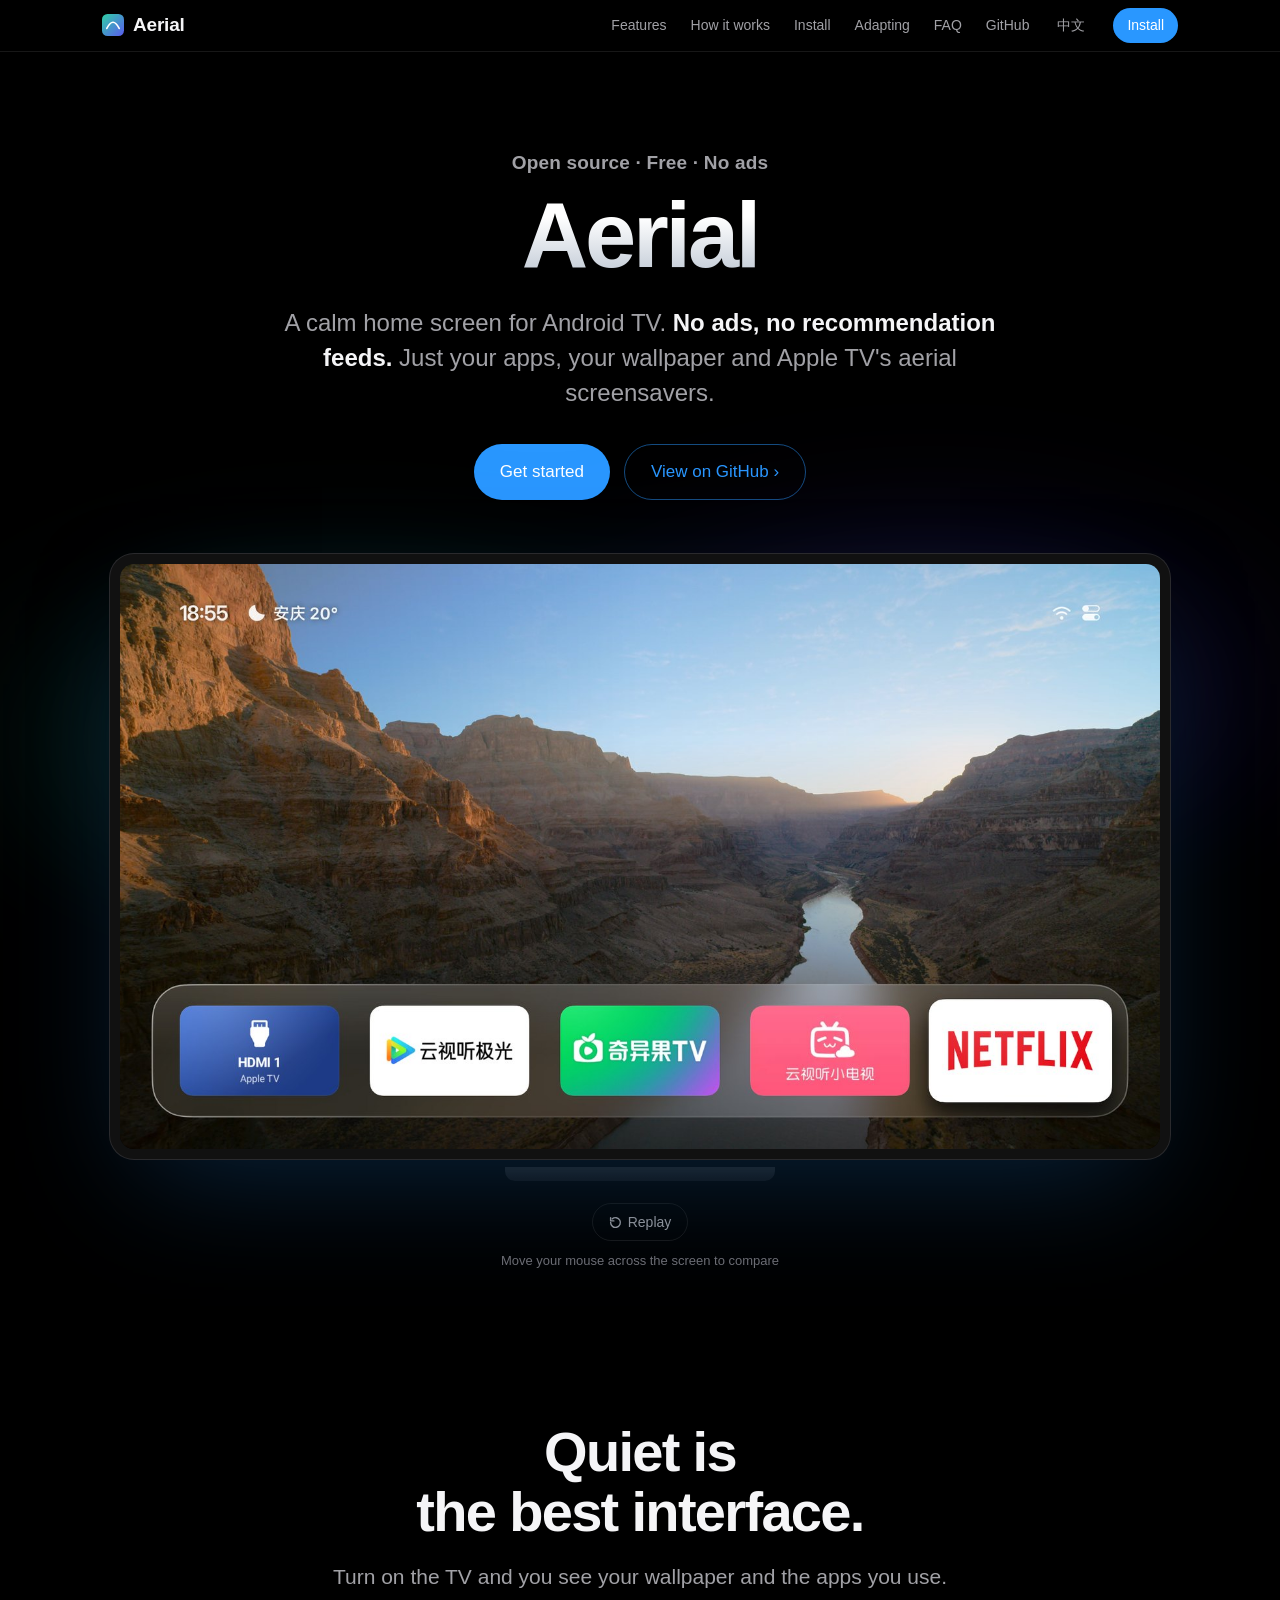
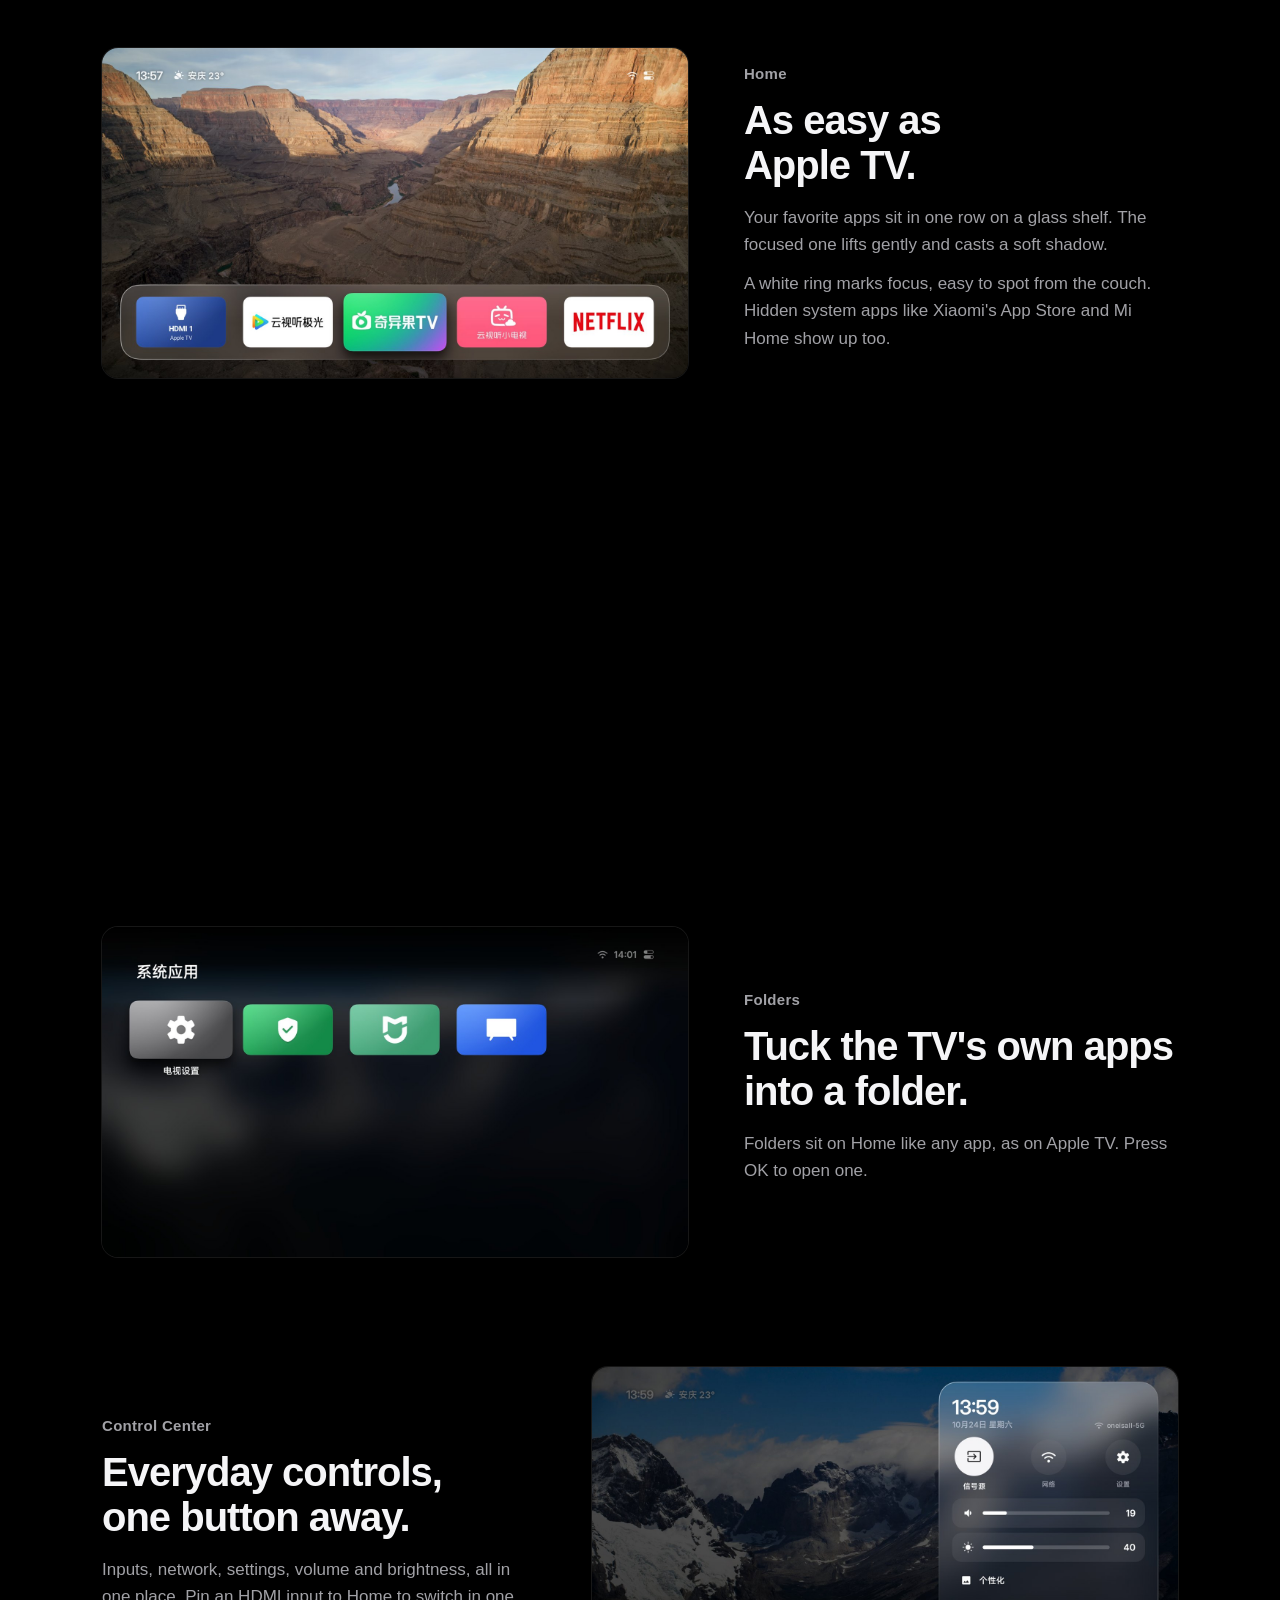
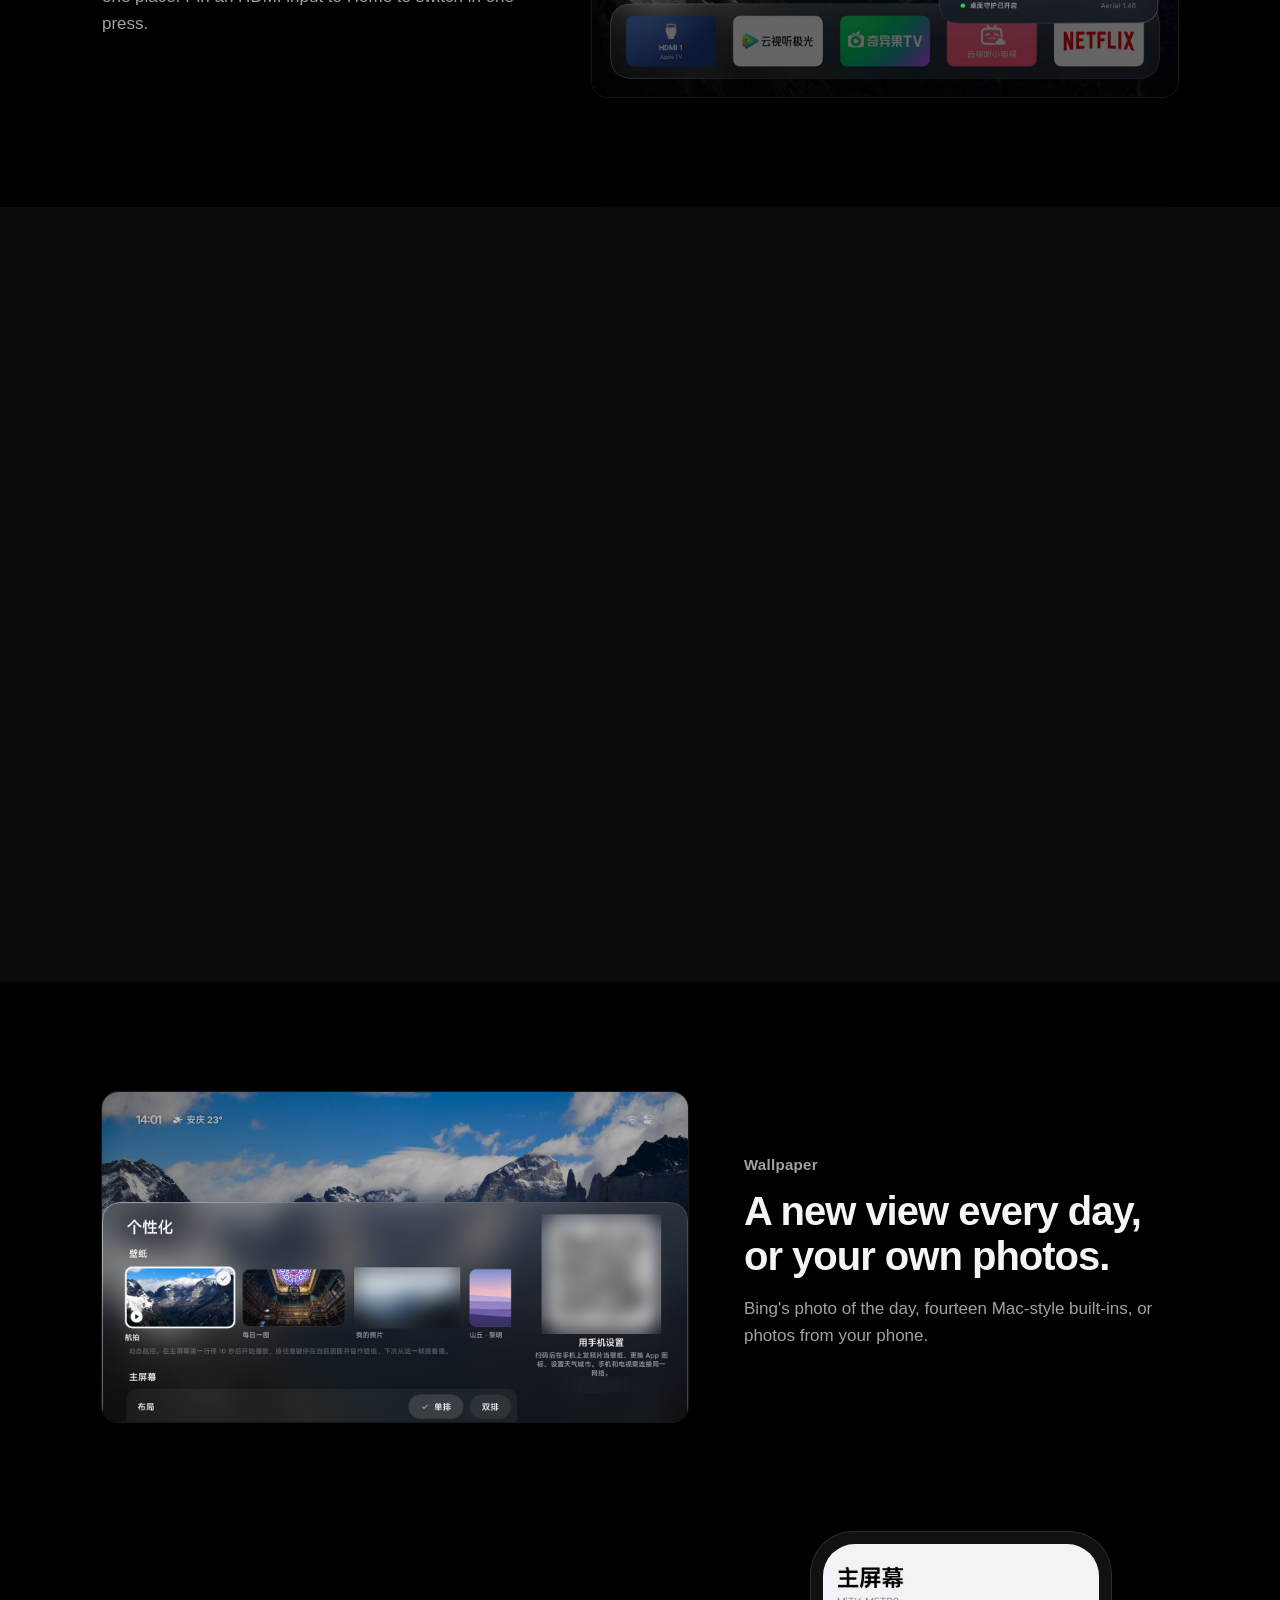
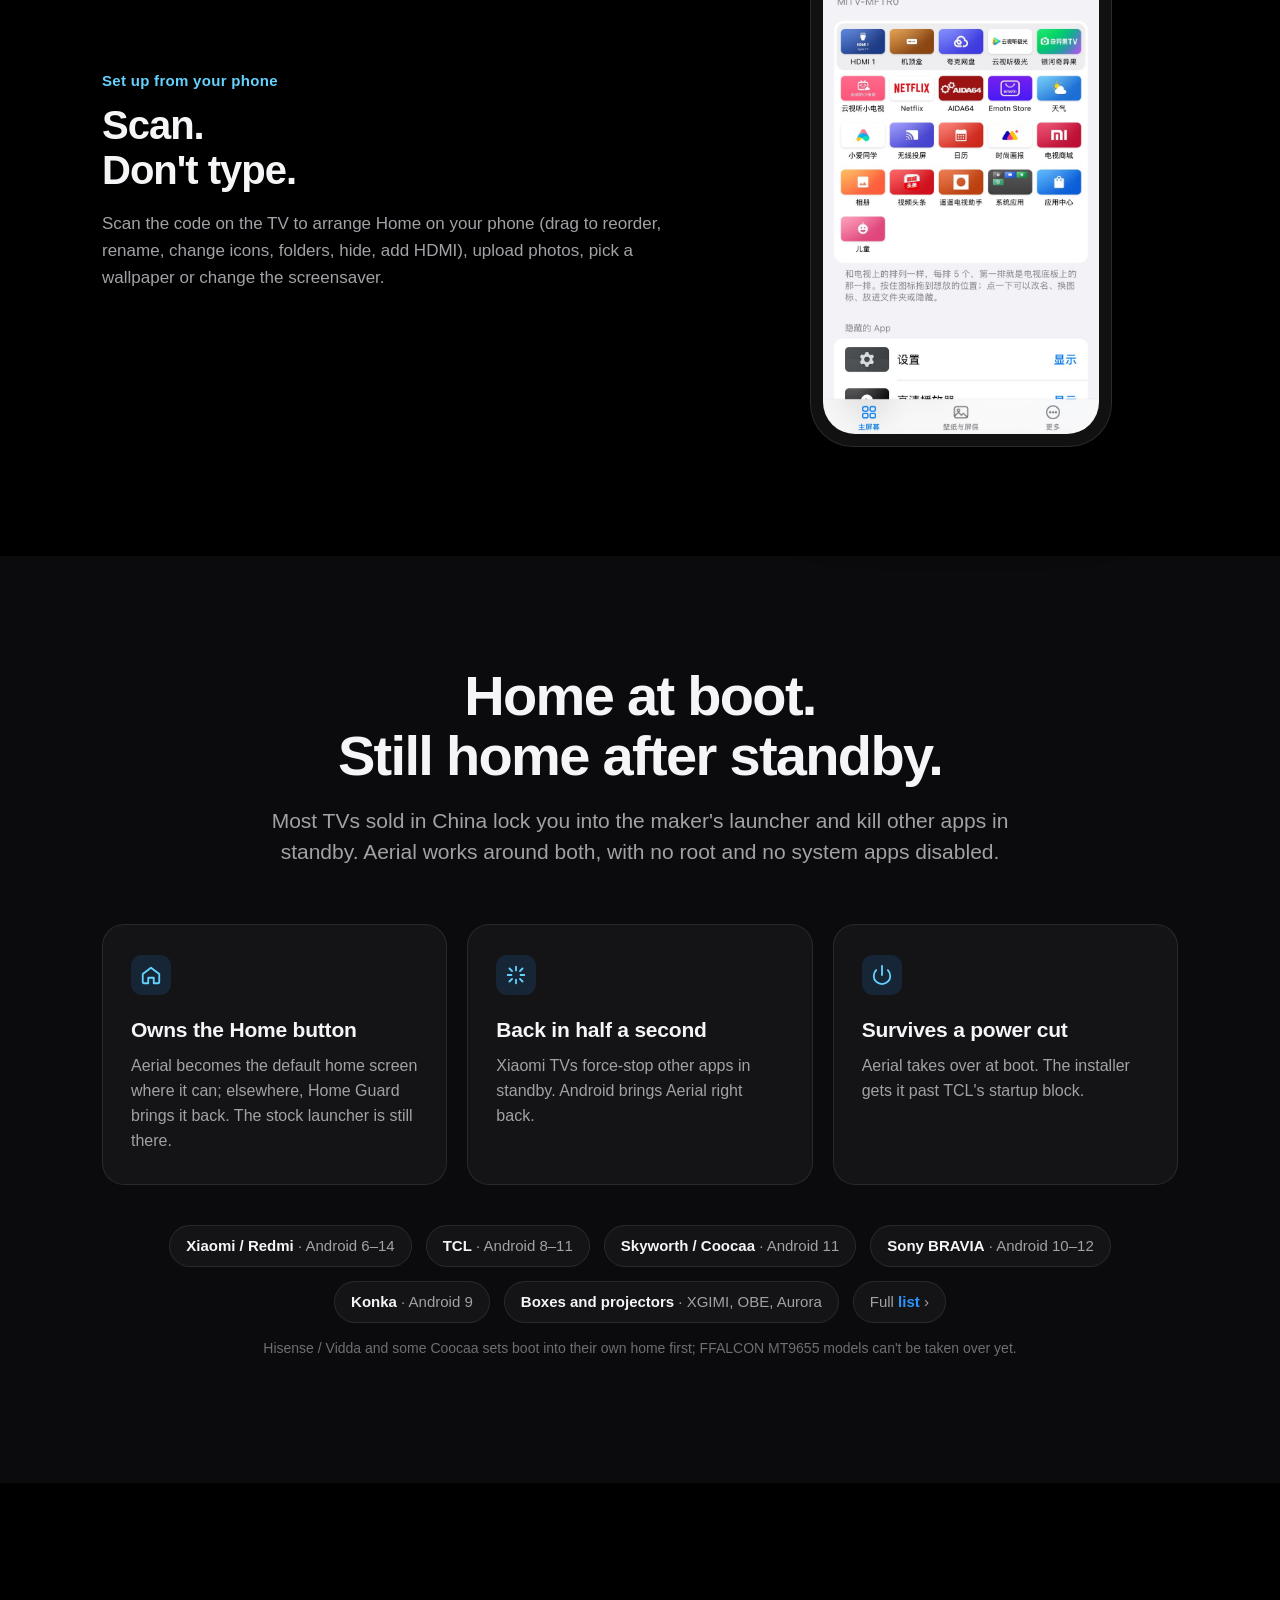
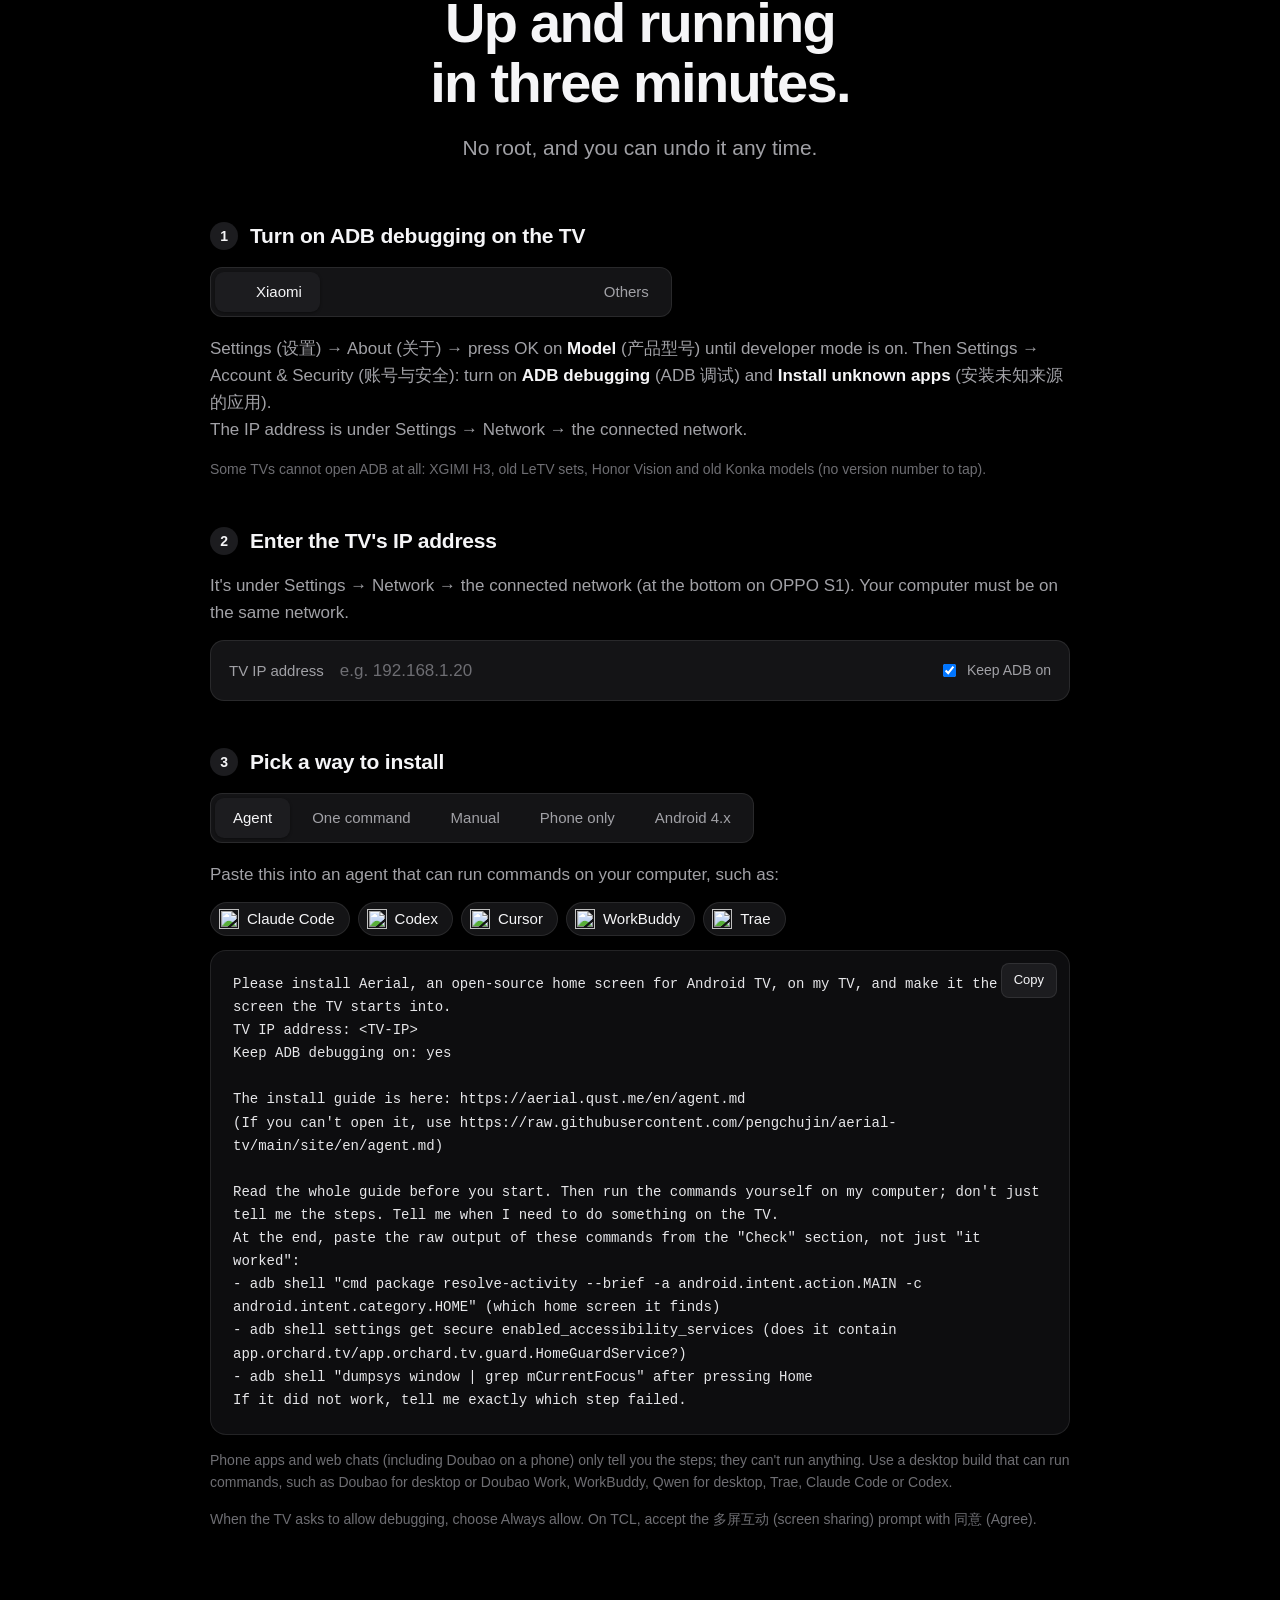
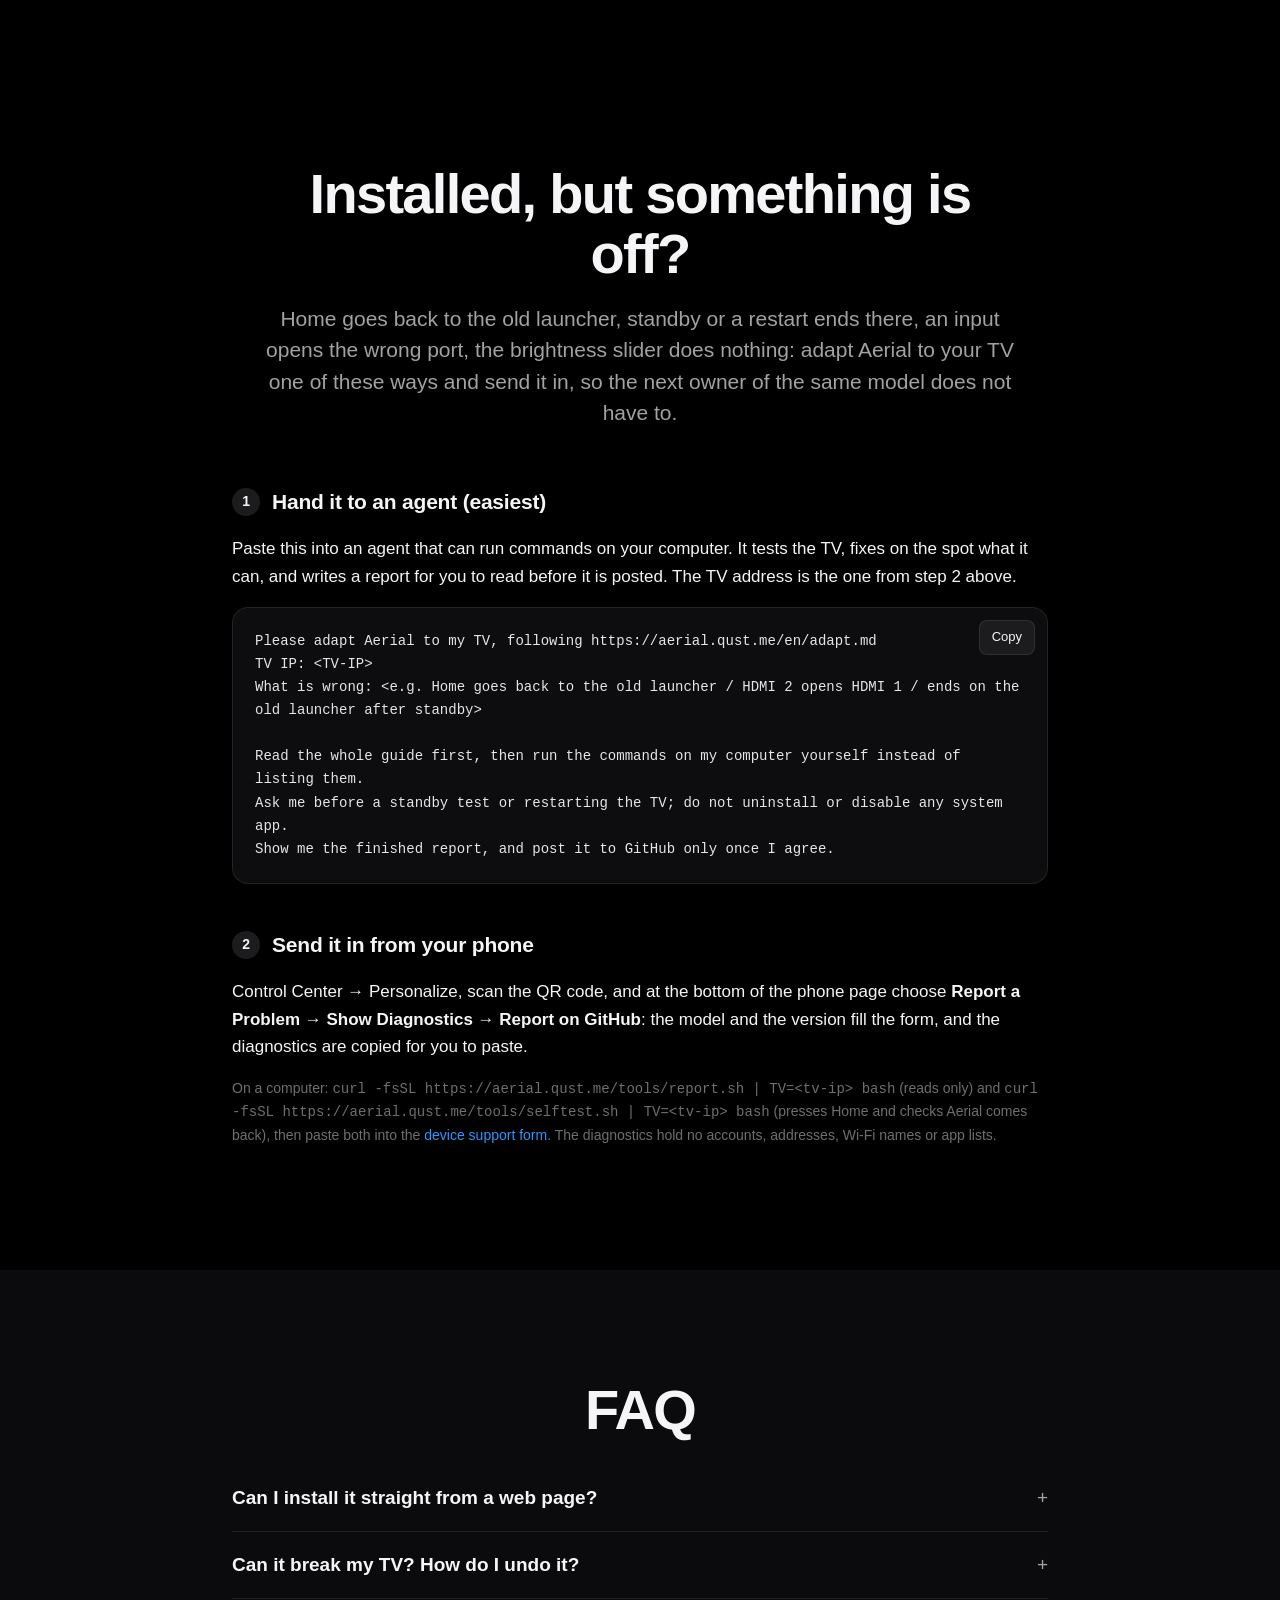
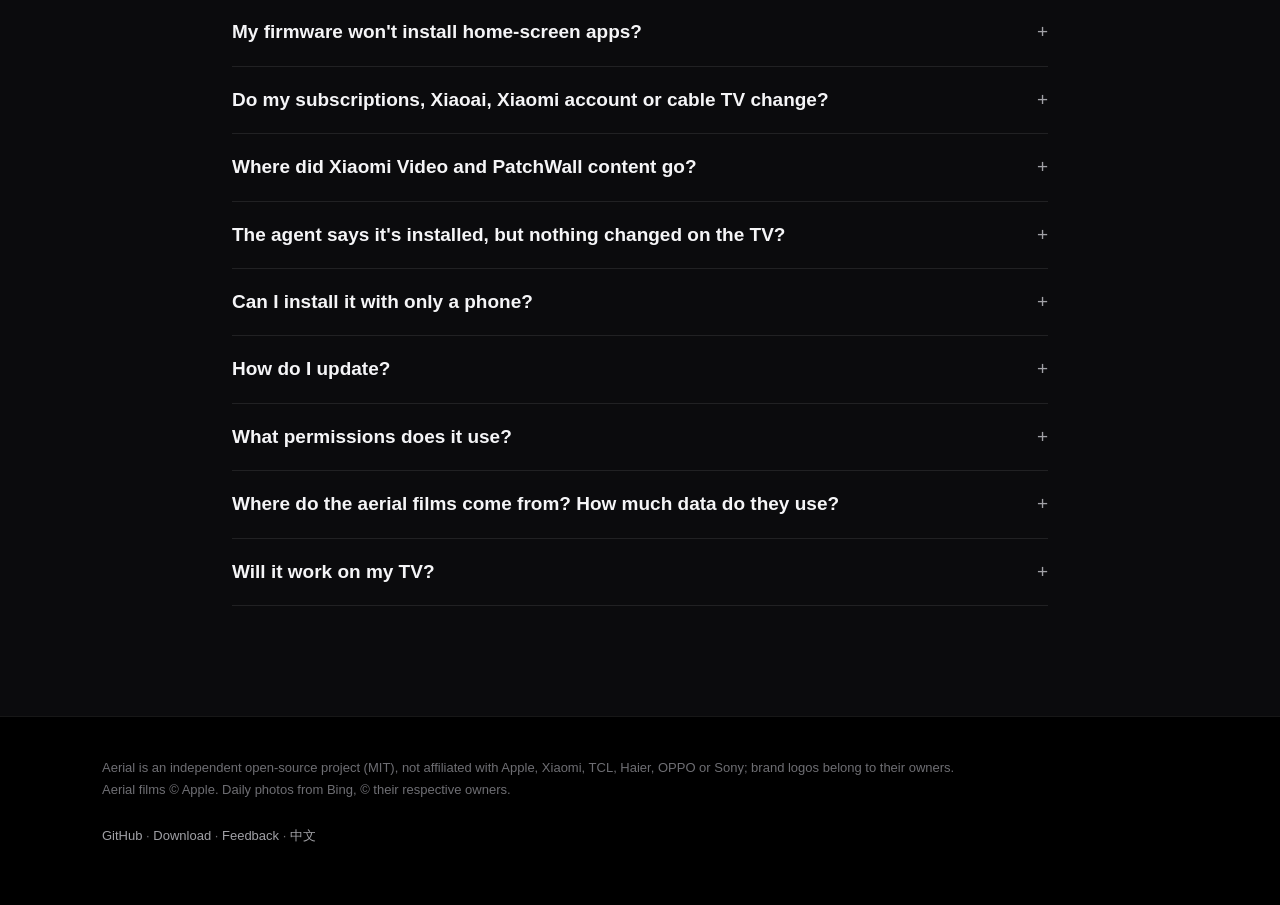
==== site/index.html @ 7288b221 "Lite in the agent guide: pick the build by Android version, refuse the wrong one agent.md (zh/en) ch" ====
<!doctype html>
<html lang="zh-CN">
<head>
<meta charset="utf-8">
<meta name="viewport" content="width=device-width, initial-scale=1, viewport-fit=cover">
<script>
  // Open the page in the browser's language, unless the visitor picked one with the switcher.
  (function () {
    if (/bot|crawl|spider|slurp/i.test(navigator.userAgent)) return;
    var saved; try { saved = localStorage.getItem('aerial-lang'); } catch (e) {}
    var lang = (navigator.languages && navigator.languages[0]) || navigator.language || '';
    if (saved ? saved === 'en' : !/^zh/i.test(lang)) location.replace('en/' + location.hash);
  })();
</script>
<title>Aerial · 给国产电视的一块干净桌面</title>
<meta name="description" content="参照 tvOS 设计的开源 Android TV 桌面。没有广告，没有推荐流，只有你的 App、你的壁纸和航拍屏保。支持小米、TCL、创维、索尼等国产电视和盒子，开机自动接管。">
<meta property="og:title" content="Aerial · 给国产电视的一块干净桌面">
<meta property="og:description" content="参照 tvOS 设计的开源电视桌面，没有广告，开机自动接管。">
<meta property="og:image" content="img/home.jpg?v=147">
<meta name="theme-color" content="#000000">
<link rel="alternate" hreflang="zh" href="https://aerial.qust.me/">
<link rel="alternate" hreflang="en" href="https://aerial.qust.me/en/">
<link rel="alternate" hreflang="x-default" href="https://aerial.qust.me/en/">
<link rel="icon" href="favicon.svg" type="image/svg+xml">
<link rel="stylesheet" href="style.css?v=12">
</head>
<body>

<nav>
  <div class="wrap">
    <a class="brand" href="#top" aria-label="Aerial"><svg width="22" height="22" viewBox="0 0 32 32" aria-hidden="true"><defs><linearGradient id="g" x1="0" y1="0" x2="1" y2="1"><stop offset="0" stop-color="#2fd0a5"/><stop offset="1" stop-color="#5b5bf0"/></linearGradient></defs><rect width="32" height="32" rx="8" fill="url(#g)"/><path d="M7 21c3-6 6-9 9-9s6 3 9 9" fill="none" stroke="#fff" stroke-width="2.4" stroke-linecap="round"/></svg> Aerial</a>
    <div class="links">
      <a href="#features">功能</a>
      <a href="#how">接管原理</a>
      <a href="#install">安装</a>
      <a href="#adapt">适配</a>
      <a href="#faq">常见问题</a>
      <a href="voices/">用户评价</a>
      <a href="https://github.com/pengchujin/aerial-tv">GitHub</a>
    </div>
    <a class="lang" href="en/" data-lang="en" hreflang="en" lang="en">English</a>
    <a class="cta" href="#install">安装</a>
  </div>
</nav>

<header class="hero" id="top">
  <div class="wrap">
    <p class="eyebrow">开源 · 免费 · 无广告</p>
    <h1>Aerial</h1>
    <p class="lede">给国产电视的一块干净桌面。<strong>没有广告，没有推荐流</strong>，只有你的 App、壁纸和 Apple TV 航拍屏保。</p>
    <div class="actions">
      <a class="btn primary" href="#install">开始安装</a>
      <a class="btn ghost" href="https://github.com/pengchujin/aerial-tv">在 GitHub 查看 ›</a>
    </div>
    <div class="tv reveal">
      <div class="glow"></div>
      <div class="screen compare" id="compare" role="slider" tabindex="0" aria-label="电视自带的桌面和 Aerial 的对比，左右移动查看" aria-valuemin="0" aria-valuemax="100" aria-valuenow="0">
        <img class="before" src="img/stock-xiaomi.jpg?v=3" alt="电视自带的桌面：满屏剧集推荐、会员和限免角标" width="1600" height="900">
        <div class="after"><img src="img/home.jpg?v=147" alt="Aerial 首页：风景壁纸和玻璃底板上的一排 App" width="1600" height="900"></div>
        <div class="divider" aria-hidden="true"><span class="knob"><svg width="20" height="20" viewBox="0 0 24 24" fill="none" stroke="currentColor" stroke-width="2.4" stroke-linecap="round" stroke-linejoin="round"><path d="M9 6l-6 6 6 6M15 6l6 6-6 6"/></svg></span></div>
      </div>
      <div class="stand"></div>
      <div class="compare-legend">
        <button type="button" class="replay"><svg width="13" height="13" viewBox="0 0 24 24" fill="none" stroke="currentColor" stroke-width="2.6" stroke-linecap="round" stroke-linejoin="round" aria-hidden="true"><path d="M3 12a9 9 0 1 0 3-6.7"/><path d="M3 3v6h6"/></svg>再看一遍</button>
        <span class="compare-hint">在画面上左右移动鼠标对比</span>
      </div>
    </div>
  </div>
</header>

<section id="features">
  <div class="wrap">
    <div class="head reveal">
      <h2>安静，<br>是最好的界面。</h2>
      <p>打开电视，只有壁纸和你常用的 App。</p>
    </div>

    <div class="feature reveal">
      <div class="shot"><img src="img/focus.jpg?v=146" alt="第一排的玻璃底板，选中了一个 App" loading="lazy" width="1600" height="900"></div>
      <div>
        <p class="kicker">首页</p>
        <h3>像 Apple TV<br>一样顺手。</h3>
        <p>常用的 App 排成一排，放在玻璃底板上。选中时轻轻浮起，下面有一层阴影。</p>
        <p>选中的 App 有一圈白边，坐在沙发上也看得清。「应用中心」「米家」这类藏起来的系统 App 也都在。</p>
      </div>
    </div>

    <div class="feature flip reveal">
      <div class="shot"><img src="img/menu.jpg?v=146" alt="长按菜单：移动、移到文件夹、隐藏、应用信息、卸载" loading="lazy" width="1600" height="900"></div>
      <div>
        <p class="kicker">整理</p>
        <h3>长按一下，<br>想怎么排就怎么排。</h3>
        <p>长按 OK 键：<strong>移动</strong>、<strong>移到文件夹</strong>、<strong>隐藏</strong>、查看信息、卸载。隐藏的 App 可以在「个性化」里找回。</p>
      </div>
    </div>

    <div class="feature reveal">
      <div class="shot"><img src="img/folder.jpg?v=146" alt="打开的文件夹：系统应用" loading="lazy" width="1600" height="900"></div>
      <div>
        <p class="kicker">文件夹</p>
        <h3>系统自带的 App，<br>收进一个文件夹。</h3>
        <p>和 Apple TV 一样，文件夹放在首页里，按一下打开。</p>
      </div>
    </div>

    <div class="feature flip reveal">
      <div class="shot"><img src="img/control-center.jpg?v=146" alt="控制中心：信号源、网络、设置、音量和亮度" loading="lazy" width="1600" height="900"></div>
      <div>
        <p class="kicker">控制中心</p>
        <h3>常用开关，<br>一键就到。</h3>
        <p>信号源、网络、设置、音量、亮度都在这里。HDMI 还能固定到首页，一键切换。</p>
      </div>
    </div>
  </div>
</section>

<section class="alt">
  <div class="wrap">
    <div class="head reveal">
      <h2>空闲的时候，<br>把客厅交给风景。</h2>
      <p>114 段 Apple TV 航拍影片，从太空到海底，还会标出地名。</p>
    </div>
    <div class="gallery reveal">
      <figure>
        <div class="shot"><img src="img/screensaver-aerial.jpg?v=146" alt="航拍屏保：俯瞰夏威夷岛 Pu‘u O ‘Umi 自然保护区" loading="lazy" width="1600" height="900"></div>
        <figcaption>夏威夷岛 Pu‘u O ‘Umi 自然保护区</figcaption>
      </figure>
      <figure>
        <div class="shot"><img src="img/screensaver-aerial-2.jpg?v=146" alt="航拍屏保：俯瞰冰岛高地通纳河" loading="lazy" width="1600" height="900"></div>
        <figcaption>冰岛高地通纳河</figcaption>
      </figure>
    </div>
  </div>
</section>

<section>
  <div class="wrap">
    <div class="feature reveal">
      <div class="shot"><img src="img/wallpaper.jpg?v=146" alt="个性化面板" loading="lazy" width="1600" height="900"></div>
      <div>
        <p class="kicker">壁纸</p>
        <h3>每天一张新风景，<br>或者你的照片。</h3>
        <p>必应每日精选、14 张 Mac 风格的内置壁纸，或者从手机传的照片。</p>
      </div>
    </div>
    <div class="phone-row reveal" style="margin-top:110px">
      <div>
        <p class="kicker">用手机设置</p>
        <h3 class="sub">扫一下，<br>不用遥控器打字。</h3>
        <p class="muted">扫电视上的二维码，在手机上整理主屏幕（拖动排序、改名、换图标、文件夹、隐藏、加 HDMI），还能传照片、选壁纸、换屏保。</p>
      </div>
      <div class="phone"><img src="img/phone.jpg?v=147" alt="手机设置页的主屏幕标签：和电视一样的图标网格" loading="lazy" width="780" height="1384"></div>
    </div>
  </div>
</section>

<section class="alt" id="how">
  <div class="wrap">
    <div class="head reveal">
      <h2>开机就是它。<br>待机也赶不走。</h2>
      <p>国产电视只认自家桌面，待机还会清理第三方 App。Aerial 不用 root，也不停用系统应用。</p>
    </div>
    <div class="grid3 reveal">
      <div class="tile">
        <div class="ic"><svg width="22" height="22" viewBox="0 0 24 24" fill="none" stroke="currentColor" stroke-width="2" stroke-linecap="round" stroke-linejoin="round"><path d="M3 11l9-7 9 7v9a1 1 0 0 1-1 1h-5v-6h-6v6H4a1 1 0 0 1-1-1z"/></svg></div>
        <h4>接管 HOME 键</h4>
        <p>能设成默认桌面就设；不行就由桌面守护把它拉回来。原来的桌面也还在。</p>
      </div>
      <div class="tile">
        <div class="ic"><svg width="22" height="22" viewBox="0 0 24 24" fill="none" stroke="currentColor" stroke-width="2" stroke-linecap="round" stroke-linejoin="round"><path d="M12 3v4M12 17v4M4.9 4.9l2.8 2.8M16.3 16.3l2.8 2.8M3 12h4M17 12h4M4.9 19.1l2.8-2.8M16.3 7.7l2.8-2.8"/></svg></div>
        <h4>被杀后 0.5 秒复活</h4>
        <p>小米待机会强停第三方 App，Aerial 会马上被系统拉起来。</p>
      </div>
      <div class="tile">
        <div class="ic"><svg width="22" height="22" viewBox="0 0 24 24" fill="none" stroke="currentColor" stroke-width="2" stroke-linecap="round" stroke-linejoin="round"><path d="M12 2v10"/><path d="M18.4 6.6a9 9 0 1 1-12.8 0"/></svg></div>
        <h4>断电重启也是它</h4>
        <p>开机自动接管。TCL 的自启拦截，安装脚本会帮你放行。</p>
      </div>
    </div>
    <div class="devices reveal">
      <span class="chip"><b>小米 / Redmi</b> · Android 6–14</span>
      <span class="chip"><b>TCL</b> · Android 8–11</span>
      <span class="chip"><b>创维 / 酷开</b> · Android 11</span>
      <span class="chip"><b>索尼 BRAVIA</b> · Android 10–12</span>
      <span class="chip"><b>康佳</b> · Android 9</span>
      <span class="chip"><b>盒子和投影仪</b> · 极米、大眼橙、极光盒子</span>
      <a class="chip chip-link" href="https://github.com/pengchujin/aerial-tv#支持的机型">完整<b>机型列表</b> ›</a>
    </div>
    <p class="note devices-note reveal">海信 / Vidda 和部分酷开开机会先进原桌面，雷鸟 MT9655 机型暂时接管不了。</p>
  </div>
</section>

<section id="install">
  <div class="wrap">
    <div class="head reveal">
      <h2>三分钟装好。</h2>
      <p>不用 root，随时能还原。</p>
    </div>

    <div class="install reveal">
      <h3 class="step"><span>1</span>在电视上打开 ADB 调试</h3>
      <div class="tabs" role="tablist" data-tabs="brand">
        <button role="tab" aria-selected="true" data-tab="xiaomi"><i class="logo xiaomi" aria-hidden="true"></i>小米</button>
        <button role="tab" aria-selected="false" data-tab="tcl" aria-label="TCL"><i class="logo tcl" aria-hidden="true"></i></button>
        <button role="tab" aria-selected="false" data-tab="haier" aria-label="海尔"><i class="logo haier" aria-hidden="true"></i></button>
        <button role="tab" aria-selected="false" data-tab="oppo" aria-label="OPPO"><i class="logo oppo" aria-hidden="true"></i></button>
        <button role="tab" aria-selected="false" data-tab="other"><i class="logo android" aria-hidden="true"></i>其他</button>
      </div>
      <div class="panel on" data-panel="xiaomi"><p>设置 → 关于 → 连续按 <b>产品型号</b>，进入开发者模式；再到 设置 → 账号与安全，打开 <b>ADB 调试</b> 和 <b>安装未知来源的应用</b>。<br>IP 在 设置 → 网络 → 已连接的网络 里。</p></div>
      <div class="panel" data-panel="tcl"><p>设置 → 关于 → <b>本机信息</b>，快速按遥控器 <b>上下左右</b>，在底部出现的「更多」里打开 <b>ADB</b>。<br>IP 在 设置 → 网络 → 已连接的网络 里。</p></div>
      <div class="panel" data-panel="haier"><p>按<b>电视机身上</b>的信号源键，弹出信号源菜单后，用遥控器按 <b>左左上右</b>，进入「海尔工厂菜单」，把 <b>ADB 调试开关</b> 设为开。只改这一项，别动其他选项。<br>IP 在 设置 → 网络 → 已连接的网络 里。</p></div>
      <div class="panel" data-panel="oppo"><p>设置 → 系统 → 关于本机 → <b>设备型号</b>，按 <b>上上右右</b> 再按确认；然后到 设置 → 系统 → <b>开发者选项</b>，打开 <b>USB 调试</b>（有的机型叫「ADB 调试」）。<br>IP 在 设置 → 网络 → 已连接的网络 <b>最下面</b>。</p></div>
      <div class="panel" data-panel="other"><p>设置 → 设备偏好设置 → 关于 → 连按 <b>内部版本号</b>（Build，不是「Android 版本」）7 次，再在开发者选项里打开 <b>USB 调试</b>。<br>IP 在 设置 → 网络 → 已连接的网络 里。</p></div>
      <p class="note">极米 H3、老乐视、荣耀智慧屏、老康佳（看不到版本号）等机型打不开 ADB。</p>

      <h3 class="step"><span>2</span>填上电视 IP</h3>
      <p class="hint">在电视的 设置 → 网络 → 已连接的网络 里（OPPO S1 在这一页最下面）。电脑要和电视连同一个网络。</p>
      <div class="field">
        <label for="ip">电视 IP</label>
        <input id="ip" inputmode="decimal" autocomplete="off" spellcheck="false" placeholder="例如 192.168.1.20">
        <label class="opt"><input type="checkbox" id="keep" checked> 保持 ADB 常开</label>
      </div>

      <h3 class="step"><span>3</span>选一种方式安装</h3>
      <div class="tabs" role="tablist" data-tabs="method">
        <button role="tab" aria-selected="true" data-tab="agent">交给 Agent</button>
        <button role="tab" aria-selected="false" data-tab="cli">一行命令</button>
        <button role="tab" aria-selected="false" data-tab="manual">手动</button>
        <button role="tab" aria-selected="false" data-tab="phone">只用手机</button>
        <button role="tab" aria-selected="false" data-tab="lite">Android 4.x</button>
      </div>

      <div class="panel on" data-panel="agent">
        <p>复制给能在电脑上运行命令的 Agent，比如：</p>
        <ul class="agents">
          <li><img src="img/agents/workbuddy.svg" alt="" width="20" height="20">WorkBuddy</li>
          <li><img src="img/agents/doubao.svg" alt="" width="20" height="20">豆包电脑版</li>
          <li><img src="img/agents/qwen.svg" alt="" width="20" height="20">千问电脑版</li>
          <li><img src="img/agents/trae.svg" alt="" width="20" height="20">Trae</li>
          <li><img src="img/agents/claude-code.svg" alt="" width="20" height="20">Claude Code</li>
          <li><img src="img/agents/codex.svg" alt="" width="20" height="20">Codex</li>
        </ul>
        <div class="code"><button class="copy" data-copy="prompt">复制</button><pre id="prompt"></pre></div>
        <p class="note">手机上的豆包、网页版聊天只会把步骤告诉你，不会自己执行。要用能在电脑上跑命令的版本：豆包电脑版或豆包工作版、WorkBuddy、千问电脑版、Trae、Claude Code、Codex 等。手机 App 和网页版聊天装不了。</p>
      </div>

      <div class="panel" data-panel="cli">
        <p>在 macOS 或 Linux 终端里运行，没有 adb 会自动下载。Windows 请交给 Agent。</p>
        <div class="code"><button class="copy" data-copy="cmd">复制</button><pre id="cmd"></pre></div>
      </div>

      <div class="panel" data-panel="manual">
        <p>先下载 <a href="download/aerial-standard.apk"><b>aerial-standard.apk</b></a>，再运行：</p>
        <div class="code"><button class="copy" data-copy="manualcmd">复制</button><pre id="manualcmd"></pre></div>
      </div>

      <div class="panel" data-panel="phone">
        <p>没有电脑时，可以用手机上的 ADB 工具：<b>甲壳虫 ADB 助手</b>、<b>超级小爱</b>，或应用商店里同类工具。</p>
        <ol>
          <li>手机和电视连同一个 Wi-Fi。</li>
          <li>按上面的第 1 步在电视上打开 ADB，IP 也按上面的位置找。</li>
          <li>手机连上电视：<code>&lt;电视IP&gt;:5555</code>，电视上选「始终允许」。</li>
          <li>在工具里安装 Aerial（standard 版；装不上时试 guard 版），再按 <a href="agent.md">安装说明</a> 的 Windows 第 3 步逐条授权、第 6 步启动 App。</li>
        </ol>
        <p class="note">这些工具是用户反馈装过的，本仓库没有逐一实测。手机工具一般不能替你完成全部设置，装好后建议再用电脑或 Agent 跑一遍验收。</p>
      </div>

      <div class="panel" data-panel="lite">
        <p><b>Aerial Lite</b> 是给 <b>Android 4.0–4.4</b> 老电视、老盒子用的单独版本，外观和完整版一样。<b>现在是第一版（1.0），属于测试版</b>，只在虚拟机和新电视上测过，真实 4.x 电视上可能还有不少小问题。</p>
        <p><b>不用单独操作</b>：「交给 Agent」和「一行命令」会先看电视的系统版本，4.x 装 Lite，5.0 及以上装完整版，不会装错。</p>
        <p>没有电脑时：下载 <a href="download/aerial-lite.apk"><b>aerial-lite.apk</b></a> 拷进 U 盘，用电视的文件管理器打开安装（只装在 4.x 电视上）。装好后<b>按遥控器的主页键</b>，在系统问「使用哪个应用」时选 <b>Aerial Lite</b>，再选「<b>始终</b>」。</p>
        <p class="note">Lite 没有桌面守护：固件把主页键锁死在自家桌面时，只能从应用列表打开 Lite。也没有航拍壁纸、信号源磁贴和应用内升级（升级就是再装一次）。还原：设置 → 应用 → Aerial Lite → 清除默认设置，或者卸载它。有问题请用<a href="https://github.com/pengchujin/aerial-tv/issues/new?template=device.yml&amp;title=%5BLite%5D%20">机型适配模板</a>反馈，标题写上 Lite。</p>
      </div>

      <p class="note">电视问是否允许调试时，选「始终允许」。TCL 会弹「多屏互动：正在发起应用推送」，选「同意」。</p>
    </div>
  </div>
</section>

<section id="adapt">
  <div class="wrap" style="max-width:860px">
    <div class="head reveal">
      <h2>装好了，但有地方不对？</h2>
      <p>按主页键回到原桌面、待机或开机后停在原桌面、信号源打开的口不对、亮度条没反应：选一种方式，把你的电视适配好，再交给作者，同型号的人以后就不用再折腾。</p>
    </div>
    <div class="install reveal">
      <h3 class="step"><span>1</span>交给 Agent（最省事）</h3>
      <p>复制给能在电脑上运行命令的 Agent。它会先自检，能改的当场改好，最后整理成一份报告，你看过再提交。电视 IP 用上面第 2 步填的。</p>
      <div class="code"><button class="copy" data-copy="adaptprompt">复制</button><pre id="adaptprompt"></pre></div>

      <h3 class="step"><span>2</span>用手机提交给作者</h3>
      <p>控制中心 → 个性化，用手机扫二维码，在手机页最下面 <b>反馈问题 → 显示诊断信息 → 去 GitHub 反馈</b>：型号和版本会自动填进表单，诊断信息自动复制，粘贴进去就行。没有 GitHub 账号时，把诊断信息发给有账号的朋友代发。</p>
      <p class="note">电脑上也可以自己跑：<code>curl -fsSL https://aerial.qust.me/tools/report.sh | TV=&lt;电视IP&gt; bash</code>（只读）和 <code>curl -fsSL https://aerial.qust.me/tools/selftest.sh | TV=&lt;电视IP&gt; bash</code>（按主页键等，看 Aerial 能不能回来），把两份输出贴进<a href="https://github.com/pengchujin/aerial-tv/issues/new?template=device.yml">机型适配模板</a>。诊断信息不含账号、IP、Wi-Fi 名称和 App 列表。</p>
    </div>
  </div>
</section>

<section class="alt" id="faq">
  <div class="wrap" style="max-width:860px">
    <div class="head reveal" style="margin-bottom:24px"><h2>常见问题</h2></div>
    <div class="reveal">
      <details>
        <summary>能不能打开网页就直接装到电视上？</summary>
        <p>不能。网页连不上电视的 ADB。最省事的是上面的 Agent 提示词或一行命令。</p>
      </details>
      <details>
        <summary>会不会把电视弄坏？怎么还原？</summary>
        <p>不会。Aerial 不动系统应用，只授予几项权限、改了桌面和屏保设置，这些都能撤销。最省事的还原方法是把下面这段直接发给 AI（和安装时一样，要用能在电脑上运行命令的版本），它会按<a href="agent.md">安装说明</a>的「还原」一节撤销全部改动，最后用主页键回到原来的桌面。想连 Aerial 一起卸载，在提示词最后加一句「顺便卸载 Aerial」。</p>
        <div class="code"><button class="copy" data-copy="restoreprompt">复制</button><pre id="restoreprompt"></pre></div>
        <p>自己动手也可以：把一行命令最后的 <code>bash</code> 换成 <code>bash -s restore</code>，也就是 <code>curl -fsSL https://aerial.qust.me/install.sh | TV=&lt;电视IP&gt; bash -s restore</code>；最后加 <code>--uninstall</code> 会顺便卸载 Aerial。不能运行 bash 的 Windows，逐条命令见<a href="agent.md">安装说明</a>。</p>
      </details>
      <details>
        <summary>提示固件不允许安装桌面类 App？</summary>
        <p>改装不声明桌面的版本：一行命令最后加 <code>-s guard</code>，手动安装就下载 <a href="download/aerial-guard.apk">aerial-guard.apk</a>。</p>
      </details>
      <details>
        <summary>会员、小爱同学、小米账号和有线电视受影响吗？</summary>
        <p>都不受影响。Aerial 只换桌面：小米 / TCL 的会员、小爱同学、小米账号、有线电视都照常使用，原来的桌面也能从 App 列表打开。</p>
      </details>
      <details>
        <summary>小米影视、PatchWall 的内容去哪了？</summary>
        <p>从「桌面」磁贴进去就是原来的 PatchWall，推荐和会员内容都在。开机广告是固件播的，Aerial 去不掉。</p>
      </details>
      <details>
        <summary>Agent 说装好了，电视上却没变？</summary>
        <p>有的 Agent 没运行命令就说成功了。让它按 <a href="agent.md">安装说明</a> 的「验收」把原始输出贴出来：<code>resolve-activity</code> 解析到的桌面、<code>enabled_accessibility_services</code> 里有没有 <code>app.orchard.tv</code>、按主页键后的 <code>mCurrentFocus</code>。最后一条里有 <code>app.orchard.tv</code> 才算装好。</p>
      </details>
      <details>
        <summary>没有电脑，只用手机能装吗？</summary>
        <p>可以试。有用户用手机上的甲壳虫 ADB 助手、超级小爱装成功过，我们没逐一实测。步骤见安装区的「只用手机」。</p>
      </details>
      <details>
        <summary>怎么升级？</summary>
        <p>1.32 起，有新版本时电视的控制中心会出现「有新版本」，选「下载并安装」，再在电视自己的安装界面确认就行。电视不让 App 安装应用时，升级就是再运行一次安装命令（或者再交给 Agent 一次）：升级页上有二维码，手机扫码能复制这台电视的命令。设置、排列和壁纸都会保留。</p>
      </details>
      <details>
        <summary>需要哪些权限？</summary>
        <p><code>WRITE_SECURE_SETTINGS</code>：桌面守护被关掉后重新打开。通知监听：被杀后由系统拉起，不读通知。无障碍：只看哪个窗口在前台，不读屏幕内容。定位：只用来显示 Wi-Fi 名称。</p>
      </details>
      <details>
        <summary>航拍影片从哪来？费流量吗？</summary>
        <p>直接从 Apple 的服务器播放，1080p，码率约 15–20 Mbps。连不上时自动改用照片屏保。</p>
      </details>
      <details>
        <summary>我的电视能用吗？</summary>
        <p>先看<a href="https://github.com/pengchujin/aerial-tv#支持的机型">机型列表</a>。不在列表里的大概率也可以，原生 Android TV / Google TV 最省事。LG webOS、三星 Tizen、华为鸿蒙智慧屏的系统不一样，装不了；Android 4.0–4.4 的老电视用 Aerial Lite（测试版，见安装区的「Android 4.x」），更老的不支持。极米 H3、老乐视、荣耀智慧屏、老康佳（看不到版本号）等机型打不开 ADB，暂时没有办法。老电视或内存小的电视会自动用「流畅」效果，也可以在 个性化 → 效果 里手动选。遇到问题见上面的<a href="#adapt">「装好了，但有地方不对？」</a>。</p>
      </details>
    </div>
  </div>
</section>

<footer>
  <div class="wrap">
    <div>
      Aerial 是独立的开源项目（MIT 许可），与 Apple、小米、TCL、海尔、OPPO、索尼均无关联，品牌标志归各自所有者。<br>
      航拍影片版权归 Apple 所有；每日精选图片来自必应，版权归原作者所有。
    </div>
    <div><a href="https://github.com/pengchujin/aerial-tv">GitHub</a> · <a href="download/aerial-standard.apk">下载</a> · <a href="voices/">用户评价</a> · <a href="https://github.com/pengchujin/aerial-tv/issues">反馈</a> · <a href="en/" data-lang="en" lang="en">English</a></div>
  </div>
</footer>

<script>
  window.T = {
    ip: '<电视IP>',
    copy: '复制',
    copied: '已复制',
    tclOnly: '仅 TCL：允许开机自启',
    guide: '/agent.md',
    adaptGuide: '/adapt.md',
    prompt: (ip, keep, guide) =>
`请帮我把开源电视桌面 Aerial 装到我的电视上，并设为开机进入的桌面。
电视 IP：${ip}
保持 ADB 常开：${keep ? '要' : '不要'}

安装说明在这里：${guide}
（打不开时用 https://raw.githubusercontent.com/pengchujin/aerial-tv/main/site/agent.md ）

请先完整读完安装说明再动手，然后在我的电脑上亲自运行命令，不要只把步骤告诉我。需要我在电视上操作时提醒我。
最后按说明里的「验收」，把下面几条命令的原始输出原样贴给我，不要只写「成功」：
- adb shell "cmd package resolve-activity --brief -a android.intent.action.MAIN -c android.intent.category.HOME"（解析到的桌面）
- adb shell settings get secure enabled_accessibility_services（里面有没有 app.orchard.tv/app.orchard.tv.guard.HomeGuardService）
- 按主页键后的 adb shell "dumpsys window | grep mCurrentFocus"
如果没有安装成功，直接告诉我卡在哪一步。`,
    adapt: (ip, guide) =>
`请按 ${guide} 给我的电视做 Aerial 适配。
电视 IP：${ip}
哪里不对：<比如：按主页键回到原桌面 / HDMI 2 打开的是 HDMI 1 / 待机后停在原桌面>

请先完整读完说明再动手，在我的电脑上亲自运行命令，不要只把步骤告诉我。
待机测试、重启电视之前先问我；不要卸载或停用任何系统应用。
最后把整理好的报告给我看，我同意后再提交到 GitHub。`,
    restore: (ip, guide) =>
`请按 ${guide} 里「还原」部分的步骤，把我电视（IP：${ip}）的桌面还原成原来的，Aerial 先不卸载。
请在我的电脑上亲自运行命令，不要只把步骤发给我。
最后把下面两条命令的原始输出贴给我：
- adb shell settings get secure enabled_accessibility_services（应该已经不含 app.orchard.tv）
- 按主页键后的 adb shell "dumpsys window | grep mCurrentFocus"（应该回到电视原来的桌面）`,
  };
</script>
<script src="app.js?v=5"></script>
</body>
</html>
---- site/style.css ----
:root {
  --bg: #000;
  --bg-2: #0b0b0d;
  --card: #141416;
  --card-2: #1c1c1f;
  --line: rgba(255,255,255,.09);
  --text: #f5f5f7;
  --muted: #a1a1a6;
  --dim: #6e6e73;
  --accent: #2997ff;
  --accent-2: #64d2ff;
  --radius: 22px;
  --max: 1120px;
  --ease: cubic-bezier(.23, 1, .32, 1);
}
* { box-sizing: border-box; }
html { -webkit-text-size-adjust: 100%; scroll-behavior: smooth; }
body {
  margin: 0; background: var(--bg); color: var(--text);
  font-family: -apple-system, BlinkMacSystemFont, "SF Pro Text", "PingFang SC", "Hiragino Sans GB", "Microsoft YaHei", "Helvetica Neue", Arial, sans-serif;
  font-size: 17px; line-height: 1.6; -webkit-font-smoothing: antialiased; text-rendering: optimizeLegibility;
}
img { display: block; max-width: 100%; height: auto; }
a { color: var(--accent); text-decoration: none; }
a:hover { text-decoration: underline; }
.wrap { max-width: var(--max); margin: 0 auto; padding: 0 22px; }

/* nav */
nav {
  position: sticky; top: 0; z-index: 10; height: 52px;
  background: rgba(0,0,0,.72); -webkit-backdrop-filter: saturate(180%) blur(20px); backdrop-filter: saturate(180%) blur(20px);
  border-bottom: 1px solid var(--line);
}
nav .wrap { display: flex; align-items: center; height: 100%; gap: 28px; }
nav .brand { font-weight: 600; font-size: 19px; letter-spacing: -.01em; color: var(--text); display: flex; align-items: center; gap: 9px; }
nav .brand:hover { text-decoration: none; }
nav .links { display: flex; gap: 24px; margin-left: auto; font-size: 14px; }
nav .links a { color: var(--muted); }
nav .links a:hover { color: var(--text); text-decoration: none; }
nav .lang { font-size: 14px; color: var(--muted); }
nav .lang:hover { color: var(--text); text-decoration: none; }
nav .cta { font-size: 14px; padding: 6px 14px; border-radius: 980px; background: var(--accent); color: #fff; }
nav .cta:hover { text-decoration: none; background: #0077ed; }

/* hero */
.hero { text-align: center; padding: 96px 0 40px; overflow: hidden; }
.eyebrow { color: var(--muted); font-size: 19px; font-weight: 600; letter-spacing: .01em; margin: 0 0 10px; }
h1 {
  font-size: clamp(44px, 8vw, 92px); line-height: 1.04; letter-spacing: -.035em; font-weight: 700; margin: 0;
  background: linear-gradient(180deg, #fff 30%, #b9c3d0 100%); -webkit-background-clip: text; background-clip: text; color: transparent;
}
.lede { font-size: clamp(19px, 2.3vw, 24px); color: var(--muted); max-width: 720px; margin: 22px auto 0; line-height: 1.45; }
.lede strong { color: var(--text); font-weight: 600; }
.actions { display: flex; gap: 14px; justify-content: center; flex-wrap: wrap; margin-top: 34px; }
.btn {
  display: inline-flex; align-items: center; gap: 8px; padding: 13px 26px; border-radius: 980px; font-size: 17px; font-weight: 500;
  transition: transform .18s var(--ease), background .2s ease;
}
.btn:hover { text-decoration: none; }
.btn:active { transform: scale(.97); }
.btn.primary { background: var(--accent); color: #fff; }
.btn.primary:hover { background: #0077ed; }
.btn.ghost { color: var(--accent); border: 1px solid rgba(41,151,255,.5); }
.btn.ghost:hover { background: rgba(41,151,255,.1); }

/* tv frame */
.tv { position: relative; margin: 64px auto 0; max-width: 1040px; container-type: inline-size; }
.tv .screen {
  position: relative; border-radius: 14px; overflow: hidden; background: #000;
  box-shadow: 0 0 0 10px #111, 0 0 0 11px #2a2a2d, 0 40px 120px -20px rgba(41,151,255,.25), 0 30px 80px rgba(0,0,0,.8);
}
/* The screen is 16:9, rounded down to whole pixels. At a fractional height (201.38px on a phone)
   iPhone Safari drew the sliding Aerial shot a device pixel short while it moved, so the stock
   launcher showed as a line along the bottom, and the shot jumped down when the wipe ended. */
.tv .screen { aspect-ratio: 16 / 9; height: round(down, 100cqw * 9 / 16, 1px); }
.tv .screen img { position: absolute; inset: 0; display: block; width: 100%; height: 100%; object-fit: cover; }
.compare { --x: 0%; cursor: ew-resize; touch-action: pan-y; user-select: none; -webkit-user-select: none; outline: none; }
.compare img { -webkit-user-drag: none; pointer-events: none; }
/* Aerial's shot lies on top, in a window that slides in from the left while the shot inside slides
   back, so the shot stays put and grows from the left edge. The stock shot underneath is never cut:
   iPhone Safari let the last pixel row of a cut image (clip-path, or a sliding window) show past the
   cut, so whatever it leaks now lands under Aerial's shot, not over it. */
.compare .after { position: absolute; inset: 0 0 -1px; z-index: 1; overflow: hidden; transform: translateX(calc(var(--x) - 100%)); }
.compare .after img { transform: translateX(calc(100% - var(--x))); }
/* Wiped all the way to Aerial: drop the stock shot altogether. */
.compare.done .before { display: none; }
.compare .divider { transition: opacity .25s ease; position: absolute; z-index: 2; top: 0; bottom: 0; left: var(--x); width: 2px; margin-left: -1px; background: rgba(255,255,255,.9); box-shadow: 0 0 18px rgba(0,0,0,.5); }
.compare .knob {
  position: absolute; top: 50%; left: 50%; width: 44px; height: 44px; margin: -22px 0 0 -22px; border-radius: 50%;
  display: grid; place-items: center; color: #111; background: rgba(255,255,255,.92);
  box-shadow: 0 6px 24px rgba(0,0,0,.45); -webkit-backdrop-filter: blur(10px); backdrop-filter: blur(10px);
  transition: transform .2s var(--ease);
}
.compare:hover .knob, .compare:focus-visible .knob { transform: scale(1.08); }
.compare-legend { display: flex; flex-direction: column; align-items: center; gap: 10px; margin-top: 22px; }
.replay {
  display: inline-flex; align-items: center; gap: 6px; white-space: nowrap; appearance: none; font: inherit; cursor: pointer;
  font-size: 14px; font-weight: 500; color: var(--muted); background: transparent; border: 1px solid var(--line);
  border-radius: 980px; padding: 7px 16px; transition: color .2s ease, border-color .2s ease, transform .15s var(--ease);
}
.replay:hover { color: var(--text); border-color: rgba(255,255,255,.22); }
.replay:active { transform: scale(.96); }
.compare-hint { color: var(--dim); font-size: 13px; }
@media (hover: none) { .compare-hint { display: none; } }
.tv .stand { width: 26%; height: 14px; margin: 18px auto 0; border-radius: 0 0 10px 10px; background: linear-gradient(#2a2a2d, #141416); }
.glow { position: absolute; inset: -10% -20% auto; height: 70%; z-index: -1; filter: blur(80px); opacity: .55;
  background: radial-gradient(40% 50% at 30% 50%, #1f7a6a, transparent 70%), radial-gradient(40% 50% at 70% 40%, #3b2a9c, transparent 70%); }

/* sections */
section { padding: 110px 0; }
section.alt { background: var(--bg-2); }
.head { text-align: center; max-width: 760px; margin: 0 auto 56px; }
h2 { font-size: clamp(34px, 5vw, 56px); line-height: 1.08; letter-spacing: -.03em; margin: 0; font-weight: 700; }
.head p { color: var(--muted); font-size: 21px; margin: 18px 0 0; line-height: 1.5; }

.feature { display: grid; grid-template-columns: 1.35fr 1fr; gap: 56px; align-items: center; }
.feature + .feature { margin-top: 110px; }
.feature.flip { grid-template-columns: 1fr 1.35fr; }
.feature.flip .shot { order: 2; }
.feature h3 { font-size: clamp(28px, 3.4vw, 40px); line-height: 1.12; letter-spacing: -.025em; margin: 0 0 16px; }
.feature p { color: var(--muted); margin: 0 0 12px; }
.feature p strong { color: var(--text); font-weight: 600; }
.shot { border-radius: 16px; overflow: hidden; box-shadow: 0 0 0 1px var(--line), 0 30px 70px rgba(0,0,0,.6); background: #000; }
.shot img { width: 100%; aspect-ratio: 16 / 9; object-fit: cover; }
.sub { font-size: clamp(28px, 3.4vw, 40px); line-height: 1.12; letter-spacing: -.025em; margin: 0 0 16px; }
.muted { color: var(--muted); }
.kicker { color: var(--accent-2); font-size: 15px; font-weight: 600; margin: 0 0 10px; letter-spacing: .02em; }

.gallery { display: grid; grid-template-columns: repeat(2, 1fr); gap: 20px; }
.gallery figure { margin: 0; }
.gallery figcaption { color: var(--dim); font-size: 14px; margin-top: 10px; text-align: center; }

.phone-row { display: grid; grid-template-columns: 1.35fr 1fr; gap: 56px; align-items: center; }
.phone { width: min(300px, 100%); margin: 0 auto; border-radius: 42px; padding: 12px; background: #111; box-shadow: 0 0 0 1px #2a2a2d, 0 30px 80px rgba(0,0,0,.7); }
.phone img { border-radius: 32px; }

.grid3 { display: grid; grid-template-columns: repeat(3, 1fr); gap: 20px; }
.tile { background: var(--card); border: 1px solid var(--line); border-radius: var(--radius); padding: 30px 28px; }
.tile .ic { width: 40px; height: 40px; border-radius: 11px; display: grid; place-items: center; margin-bottom: 18px; background: rgba(41,151,255,.14); color: var(--accent-2); }
.tile h4 { font-size: 21px; margin: 0 0 8px; letter-spacing: -.01em; }
.tile p { margin: 0; color: var(--muted); font-size: 16px; line-height: 1.55; }

.devices { display: flex; justify-content: center; gap: 14px; flex-wrap: wrap; margin-top: 40px; }
.devices-note { text-align: center; margin-top: 18px; }
.chip { border: 1px solid var(--line); background: var(--card); border-radius: 980px; padding: 8px 16px; font-size: 15px; color: var(--muted); }
.chip b { color: var(--text); font-weight: 600; }
a.chip-link { color: var(--muted); transition: border-color .2s ease, color .2s ease; }
a.chip-link b { color: var(--accent); }
a.chip-link:hover { text-decoration: none; border-color: rgba(41,151,255,.5); color: var(--text); }

/* install */
.install { max-width: 860px; margin: 0 auto; }
.field { display: flex; align-items: center; gap: 12px; background: var(--card); border: 1px solid var(--line); border-radius: 14px; padding: 6px 6px 6px 18px; margin-bottom: 22px; }
.field label { color: var(--muted); font-size: 15px; white-space: nowrap; }
.field input { flex: 1; min-width: 0; background: transparent; border: 0; color: var(--text); font: inherit; font-size: 17px; padding: 10px 4px; outline: none; }
.field input::placeholder { color: var(--dim); }
.field .opt { display: flex; align-items: center; gap: 8px; color: var(--muted); font-size: 14px; padding-right: 12px; white-space: nowrap; cursor: pointer; }
.tabs { display: inline-flex; background: var(--card); border: 1px solid var(--line); border-radius: 12px; padding: 4px; gap: 4px; margin-bottom: 18px; }
.tabs button {
  appearance: none; border: 0; background: transparent; color: var(--muted); font: inherit; font-size: 15px; font-weight: 500;
  padding: 8px 18px; border-radius: 9px; cursor: pointer; transition: background .2s ease, color .2s ease;
}
.tabs button { display: inline-flex; align-items: center; gap: 7px; }
.tabs .logo { display: block; flex: none; height: 14px; aspect-ratio: 1; background: currentColor; -webkit-mask: var(--logo) center / contain no-repeat; mask: var(--logo) center / contain no-repeat; }
.tabs .logo.xiaomi { --logo: url(img/brands/xiaomi.svg); height: 16px; }
.tabs .logo.android { --logo: url(img/brands/android.svg); height: 18px; }
.tabs .logo.tcl { --logo: url(img/brands/tcl.svg); height: 17px; aspect-ratio: 1.678; }
.tabs .logo.haier { --logo: url(img/brands/haier.svg); height: 13px; aspect-ratio: 3.247; }
.tabs .logo.oppo { --logo: url(img/brands/oppo.svg); height: 11px; aspect-ratio: 4.207; }
.tabs button[aria-selected="true"] { background: var(--card-2); color: var(--text); box-shadow: 0 1px 3px rgba(0,0,0,.4); }
.panel { display: none; }
.panel.on { display: block; }
.panel > p { color: var(--muted); margin: 0 0 14px; }
.panel > p.note { color: var(--dim); margin: 14px 0 0; }
.panel ol { color: var(--muted); margin: 0 0 14px; padding-left: 22px; }
.panel ol li { margin: 4px 0; }
.code { position: relative; background: #0d0d0f; border: 1px solid var(--line); border-radius: 16px; }
.code pre {
  margin: 0; padding: 22px 22px 22px; overflow-x: auto; white-space: pre-wrap; word-break: break-word;
  font: 14px/1.65 ui-monospace, "SF Mono", Menlo, Consolas, monospace; color: #e6e6e9;
}
.code .copy {
  position: absolute; top: 12px; right: 12px; appearance: none; border: 1px solid var(--line); background: var(--card-2);
  color: var(--text); font: inherit; font-size: 13px; padding: 6px 12px; border-radius: 8px; cursor: pointer;
  transition: background .2s ease, transform .15s var(--ease);
}
.code .copy:hover { background: #2a2a2e; }
.code .copy:active { transform: scale(.96); }
.note { color: var(--dim); font-size: 14px; margin-top: 14px; }
.step { display: flex; align-items: center; gap: 12px; font-size: 21px; letter-spacing: -.01em; margin: 44px 0 14px; }
.step:first-child { margin-top: 0; }
.step span { flex: none; width: 28px; height: 28px; border-radius: 50%; background: var(--card-2); color: var(--text); font-size: 14px; font-weight: 600; display: grid; place-items: center; }
.panel b { color: var(--text); font-weight: 600; }
.panel a b { color: inherit; }
.hint { color: var(--muted); margin: 0 0 14px; }
.agents { display: flex; flex-wrap: wrap; gap: 8px; list-style: none; padding: 0; margin: 0 0 14px; }
.agents li { display: flex; align-items: center; gap: 8px; padding: 6px 14px 6px 8px; border: 1px solid var(--line); border-radius: 980px; background: var(--card); color: var(--text); font-size: 15px; line-height: 1.3; }
.agents img { width: 20px; height: 20px; flex: none; }

details { border-bottom: 1px solid var(--line); padding: 18px 0; }
details summary { cursor: pointer; font-size: 19px; font-weight: 600; list-style: none; display: flex; justify-content: space-between; gap: 16px; }
details summary::after { content: "+"; color: var(--muted); font-weight: 400; transition: transform .25s var(--ease); }
details[open] summary::after { transform: rotate(45deg); }
details p { color: var(--muted); margin: 12px 0 0; }

footer { border-top: 1px solid var(--line); padding: 40px 0 60px; color: var(--dim); font-size: 13px; line-height: 1.7; }
footer .wrap { display: flex; justify-content: space-between; gap: 24px; flex-wrap: wrap; }
footer a { color: var(--muted); }

.reveal { opacity: 0; transform: translateY(24px); transition: opacity .9s var(--ease), transform .9s var(--ease); }
.reveal.in { opacity: 1; transform: none; }
@media (prefers-reduced-motion: reduce) {
  html { scroll-behavior: auto; }
  .reveal { opacity: 1; transform: none; transition: none; }
}

@media (max-width: 860px) {
  nav .links { display: none; }
  nav .lang { margin-left: auto; }
  .hero { padding-top: 64px; }
  section { padding: 80px 0; }
  .feature, .feature.flip, .phone-row { grid-template-columns: 1fr; gap: 28px; }
  .feature.flip .shot { order: 0; }
  .feature + .feature { margin-top: 72px; }
  .grid3, .gallery { grid-template-columns: 1fr; }
  .field { flex-wrap: wrap; padding: 10px 14px; }
  .field .opt { padding: 4px 0 6px; }
  .tabs[data-tabs="brand"] { display: flex; }
  .tabs[data-tabs="brand"] button { flex: 1 1 auto; justify-content: center; padding: 8px; }
  .compare-legend { margin-top: 18px; }
  .compare .knob { width: 34px; height: 34px; margin: -17px 0 0 -17px; }
}
@media (max-width: 480px) {
  .tabs .logo.xiaomi, .tabs .logo.android { display: none; }
  .tabs[data-tabs="method"] { display: flex; flex-wrap: wrap; }
  .tabs[data-tabs="method"] button { flex: 1 1 auto; justify-content: center; padding: 8px 10px; }
}

/* voices: posts from Weibo, X and Xiaohongshu, one stack of cards per platform */
nav .links a[aria-current] { color: var(--text); }
.voices-hero { text-align: center; padding: 96px 0 8px; }
.voices { padding-top: 56px; overflow-x: clip; }  /* a thrown card must not widen the page */
.decks { display: grid; grid-template-columns: repeat(auto-fit, minmax(300px, 1fr)); gap: 48px 40px; }
.deck-col { width: 100%; max-width: 380px; margin: 0 auto; display: flex; flex-direction: column; }
.deck-head { display: flex; align-items: center; justify-content: space-between; margin-bottom: 14px; }
.deck-count { color: var(--dim); font-size: 13px; font-variant-numeric: tabular-nums; }
.pf { display: inline-flex; align-items: center; height: 26px; padding: 0 12px; border-radius: 980px; font-size: 13px; font-weight: 600; letter-spacing: .02em; }
.pf.weibo { background: rgba(230,22,45,.16); color: #ff6b7a; }
.pf.x { background: rgba(255,255,255,.1); color: var(--text); }
.pf.xhs { background: rgba(255,36,66,.16); color: #ff7088; }

/* All cards share one grid cell, so the deck is as tall as its longest card and every card
   matches it. The cards behind peek out above the top one; room for two of them sits above. */
.deck { flex: 1; display: grid; margin-top: 32px; outline: none; touch-action: pan-y; }
.deck:focus-visible .vcard[data-p="0"] { box-shadow: 0 0 0 2px var(--accent), 0 24px 60px rgba(0,0,0,.55); }
.vcard {
  grid-area: 1 / 1; position: relative; display: flex; flex-direction: column; gap: 14px; padding: 20px 20px 16px;
  background: var(--card); border: 1px solid var(--line); border-radius: var(--radius);
  box-shadow: 0 24px 60px rgba(0,0,0,.55); transform-origin: 50% 100%;
  transition: transform .42s var(--ease), opacity .3s ease; user-select: none; -webkit-user-select: none; cursor: pointer;
}
/* Cards further back go darker, so the stack reads as depth rather than clutter. */
.vcard::after { content: ""; position: absolute; inset: -1px; border-radius: inherit; background: #000; opacity: 0; pointer-events: none; transition: opacity .42s var(--ease); }
.vcard[data-p="0"] { transform: none; }
.vcard[data-p="1"] { transform: translate(-8px, -16px) rotate(-3deg) scale(.95); }
.vcard[data-p="1"]::after { opacity: .22; }
.vcard[data-p="2"], .vcard[data-p="3"] { transform: translate(10px, -30px) rotate(3.2deg) scale(.9); }
.vcard[data-p="2"]::after { opacity: .42; }
.vcard[data-p="3"] { opacity: 0; }
@media (hover: hover) and (pointer: fine) {
  .deck:hover .vcard[data-p="1"] { transform: translate(-16px, -19px) rotate(-4deg) scale(.95); }
  .deck:hover .vcard[data-p="2"] { transform: translate(18px, -34px) rotate(4.5deg) scale(.9); }
}
/* Leaving: the top card is thrown to one side, then tucked in at the back. */
.vcard.out-r { transform: translate(72%, 10px) rotate(9deg) !important; transition-duration: .22s; }
.vcard.out-l { transform: translate(-72%, 10px) rotate(-9deg) !important; transition-duration: .22s; }
.vcard.dragging { transition: none; }
.vcard img { -webkit-user-drag: none; }

.vcard header { display: flex; align-items: center; gap: 12px; }
.vcard .avatar { width: 40px; height: 40px; border-radius: 50%; flex: none; background: var(--card-2); }
.vcard .who { min-width: 0; display: flex; flex-direction: column; line-height: 1.3; }
.vcard .who b { font-size: 15px; font-weight: 600; }
.vcard .who span { color: var(--dim); font-size: 13px; white-space: nowrap; overflow: hidden; text-overflow: ellipsis; }
.vcard .q {
  flex: none; margin: 0; color: #e8e8ed; font-size: 16px; line-height: 1.65;
  display: -webkit-box; -webkit-box-orient: vertical; -webkit-line-clamp: 11; overflow: hidden;
}
.vcard.has-pic .q { -webkit-line-clamp: 5; }
.vcard .q.big { font-size: 22px; line-height: 1.5; letter-spacing: -.01em; font-weight: 500; color: var(--text); -webkit-line-clamp: 9; }
.vcard .pic { flex: none; aspect-ratio: 16 / 9; border-radius: 12px; overflow: hidden; background: #000; }
.vcard .pic img { width: 100%; height: 100%; object-fit: cover; }
.vcard footer { display: flex; align-items: center; justify-content: space-between; font-size: 13px; line-height: 1.4; margin-top: auto; padding: 2px 0 0; border: 0; color: inherit; }
.vcard .stat { color: var(--dim); }
.vcard footer a { color: var(--muted); padding: 4px 0; }
.vcard footer a:hover { color: var(--text); text-decoration: none; }

.deck-nav { display: flex; justify-content: center; gap: 12px; margin-top: 22px; }
.deck-nav button {
  appearance: none; width: 40px; height: 40px; border-radius: 50%; display: grid; place-items: center; cursor: pointer;
  color: var(--muted); background: transparent; border: 1px solid var(--line);
  transition: color .2s ease, border-color .2s ease, transform .15s var(--ease);
}
.deck-nav button:hover { color: var(--text); border-color: rgba(255,255,255,.22); }
.deck-nav button:active { transform: scale(.94); }

.voices-cta { text-align: center; }
.voices-cta .lede { margin-top: 18px; }

@media (prefers-reduced-motion: reduce) {
  .vcard { transition: opacity .2s ease; }
  .vcard.out-r, .vcard.out-l { transform: none !important; opacity: 0; }
}
@media (max-width: 860px) {
  .voices-hero { padding-top: 64px; }
  .voices { padding-top: 40px; }
  .decks { gap: 56px; }
}
@media (max-width: 400px) {
  .vcard .q.big { font-size: 20px; }
}
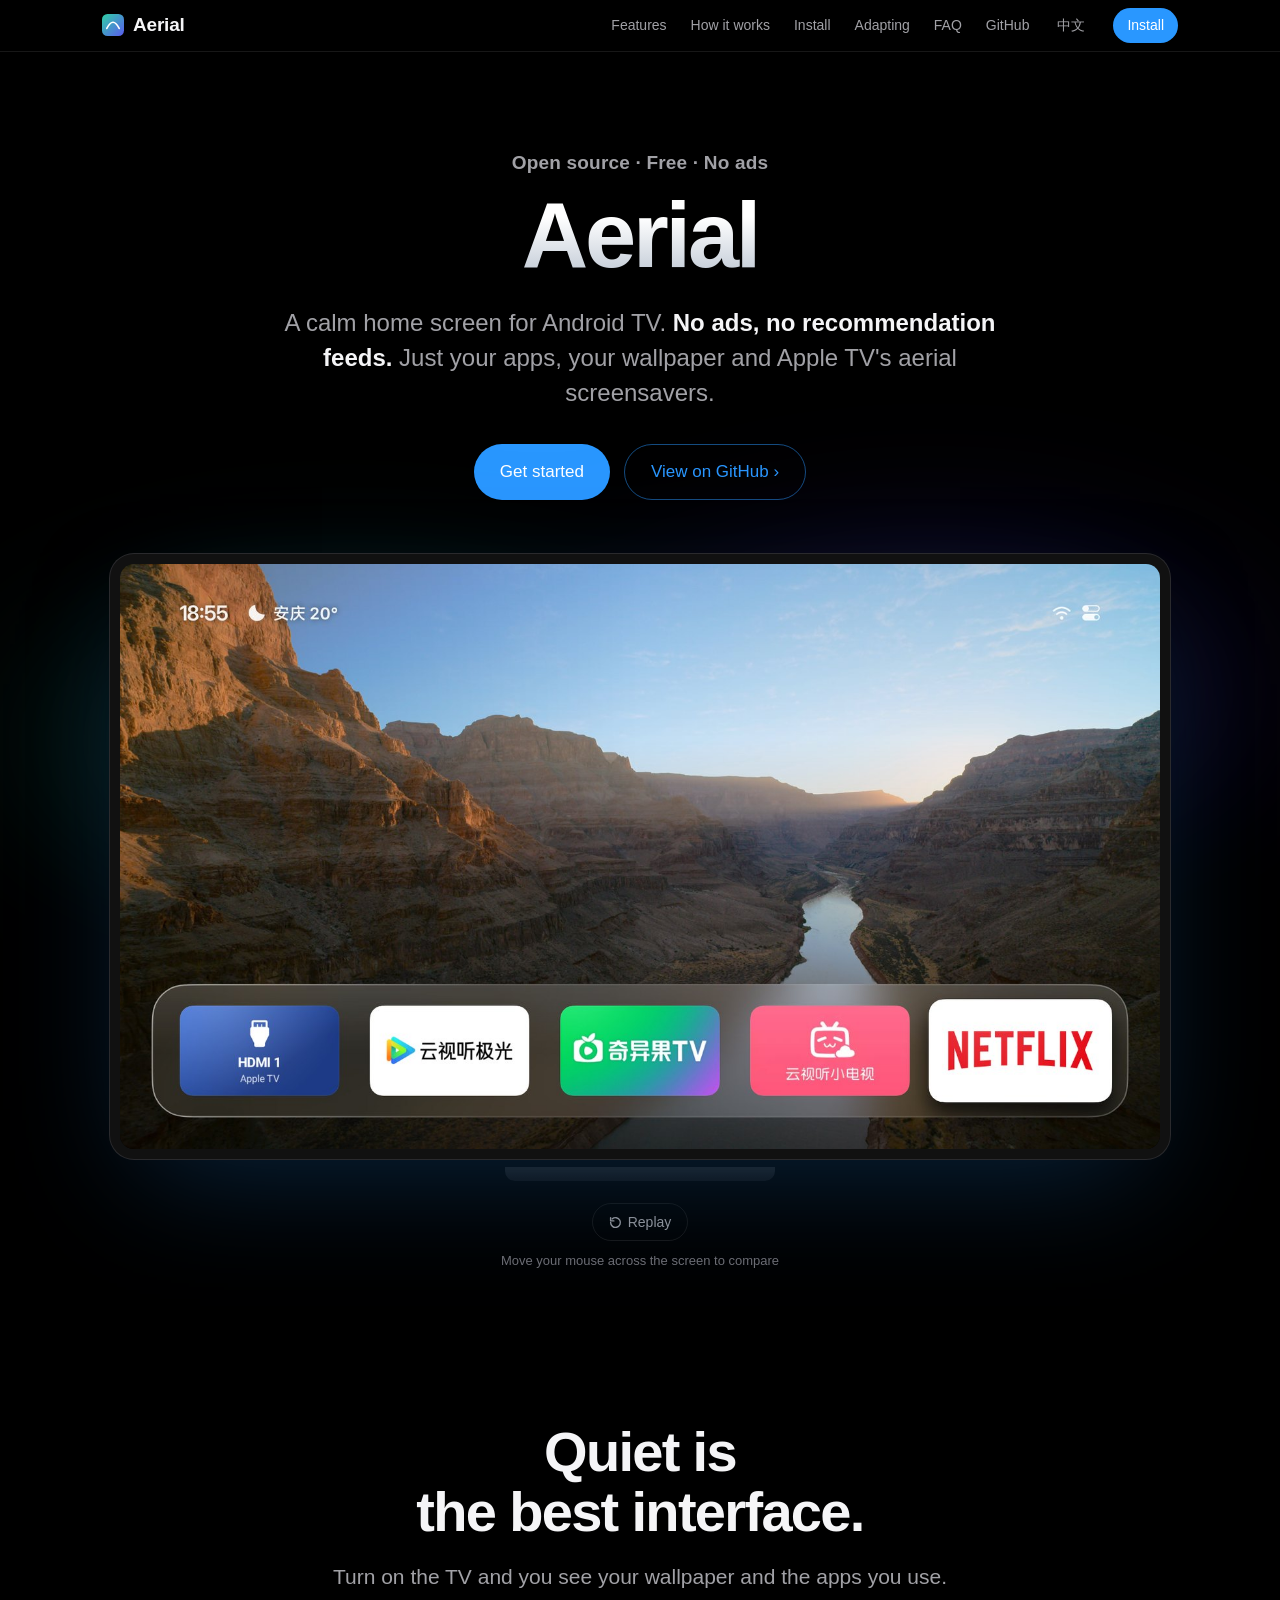
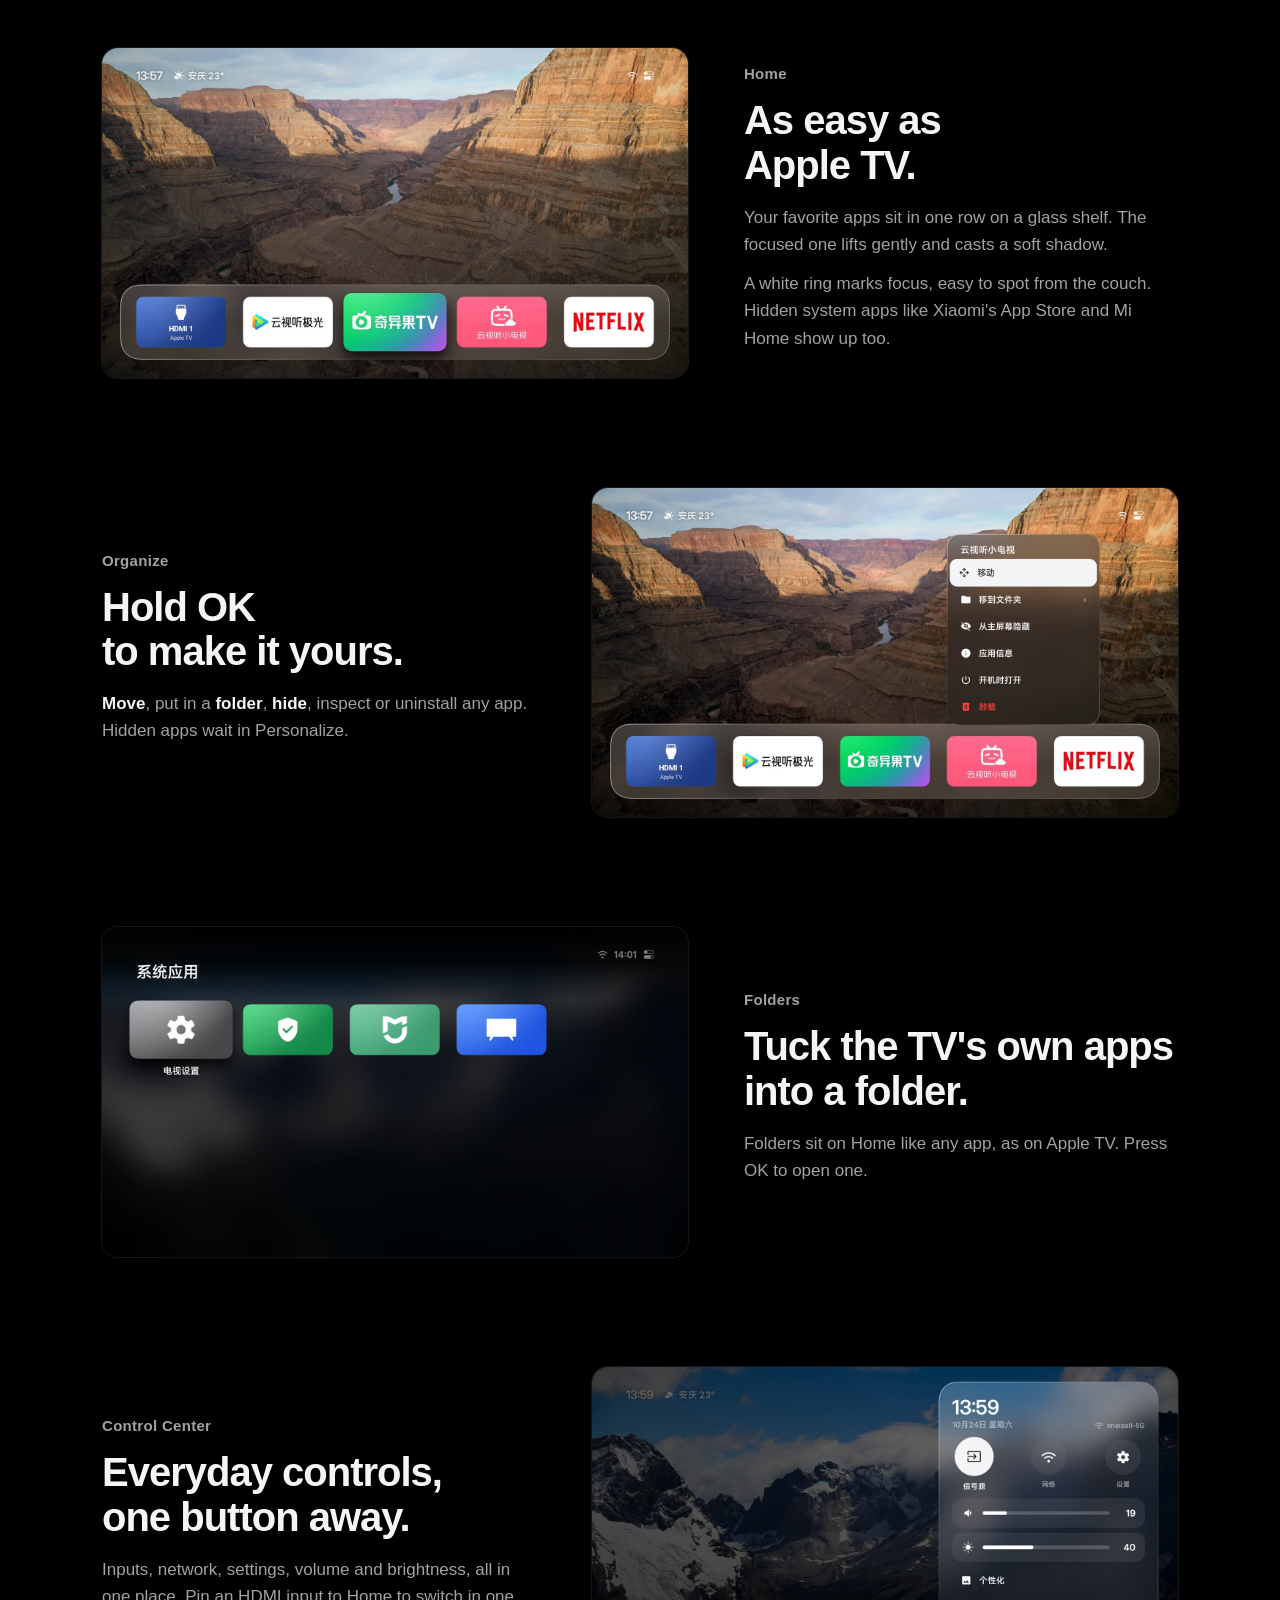
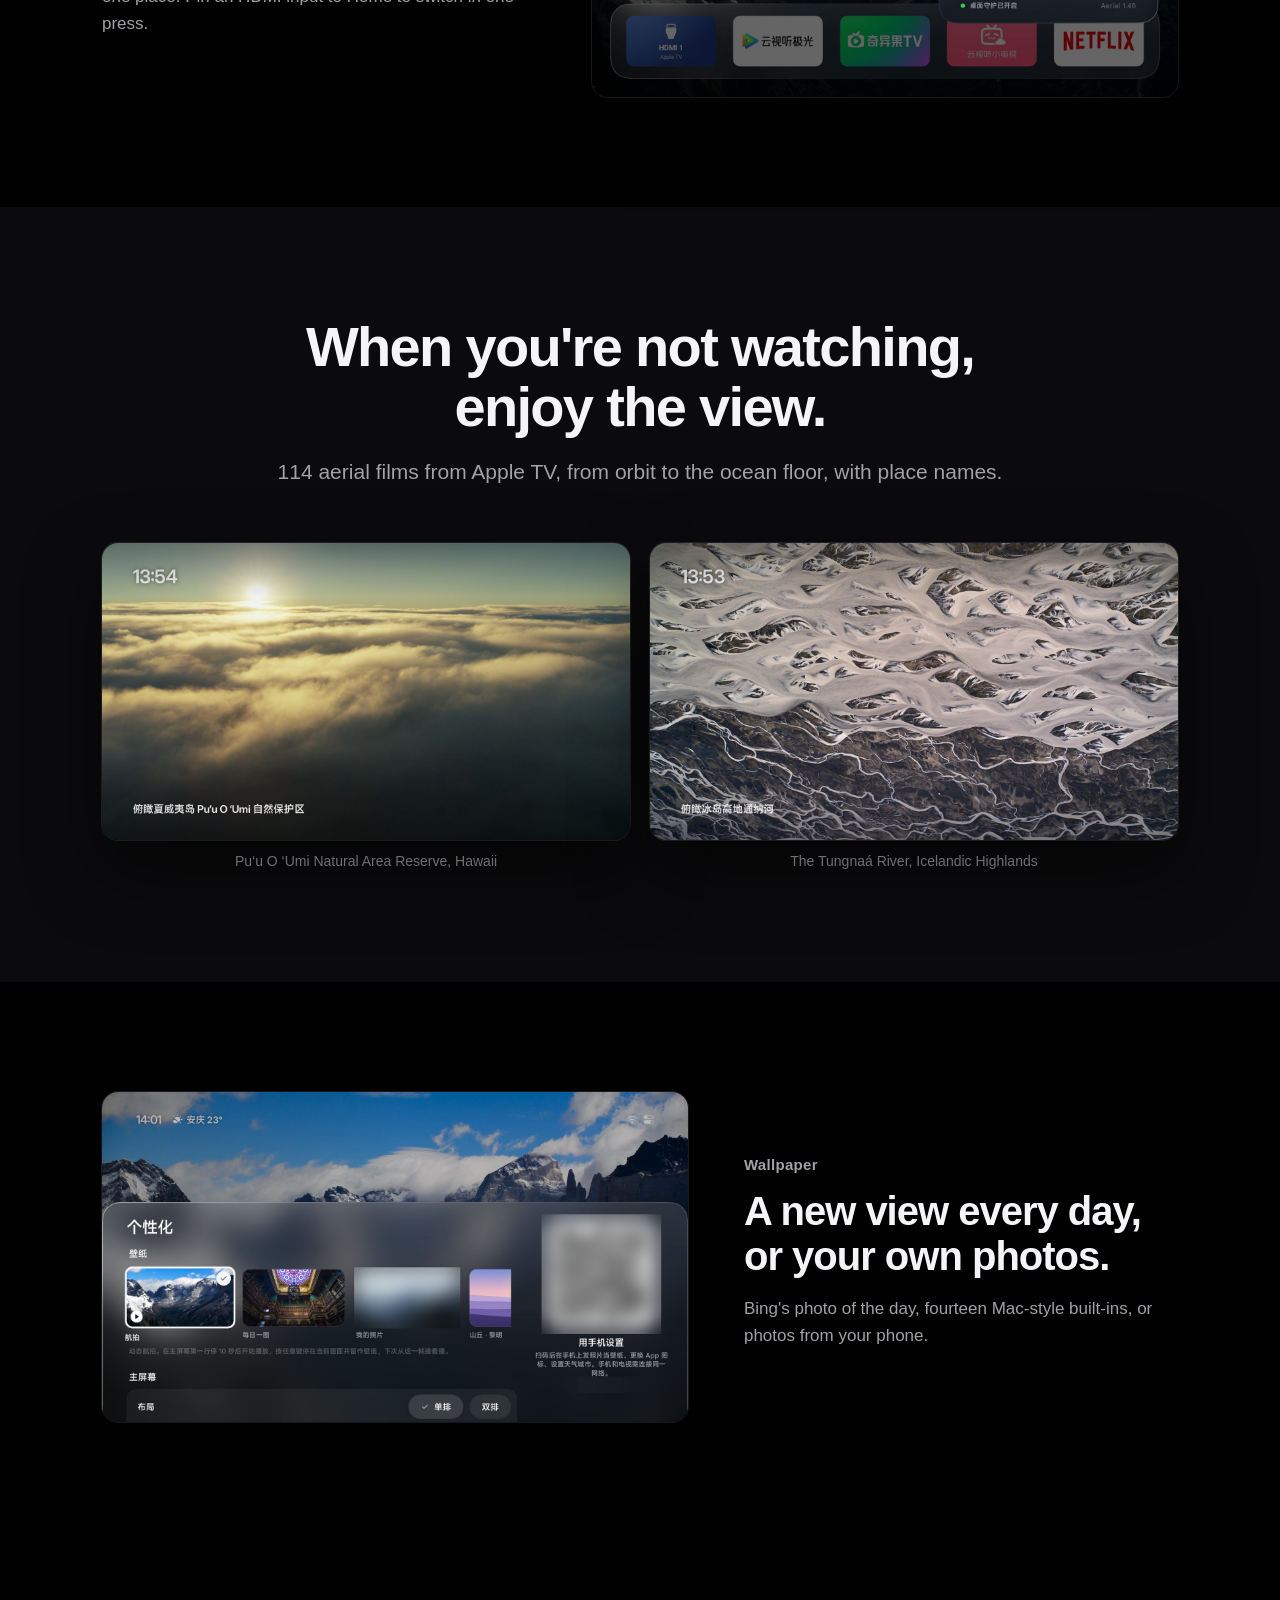
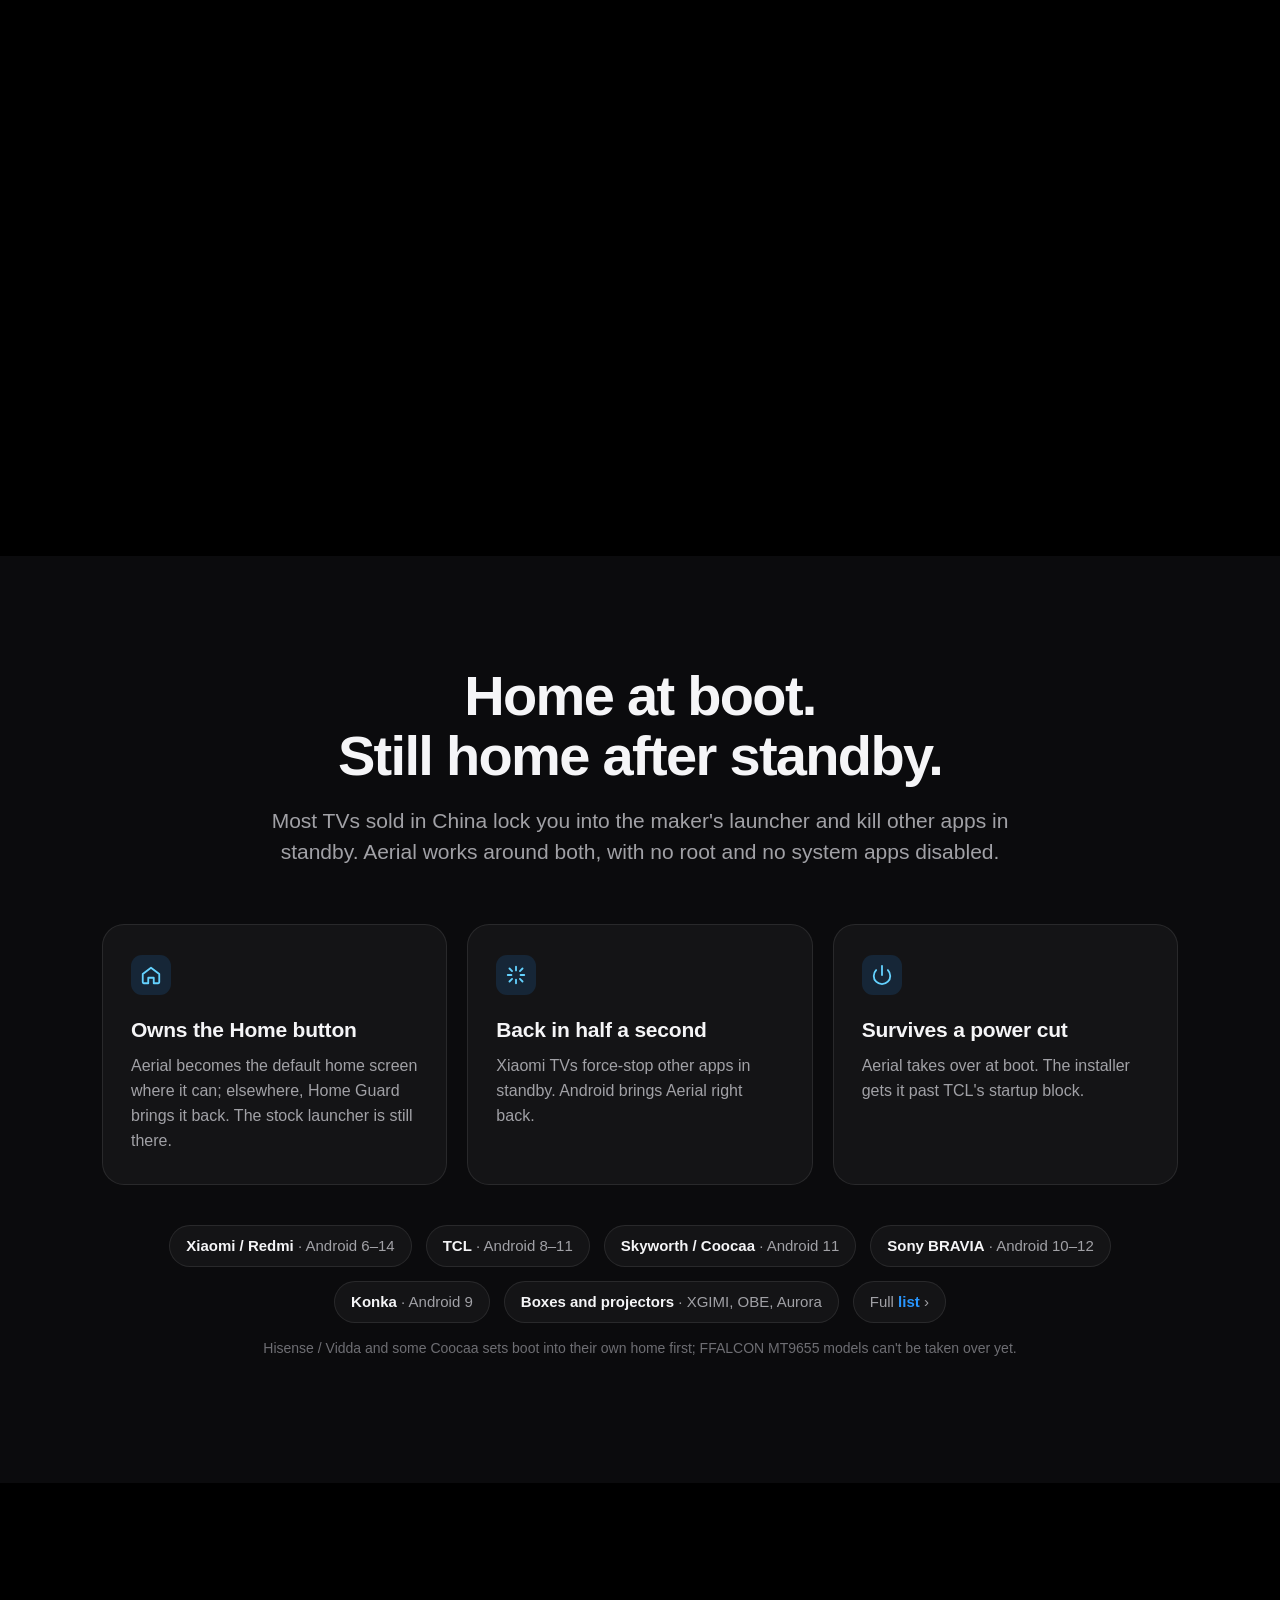
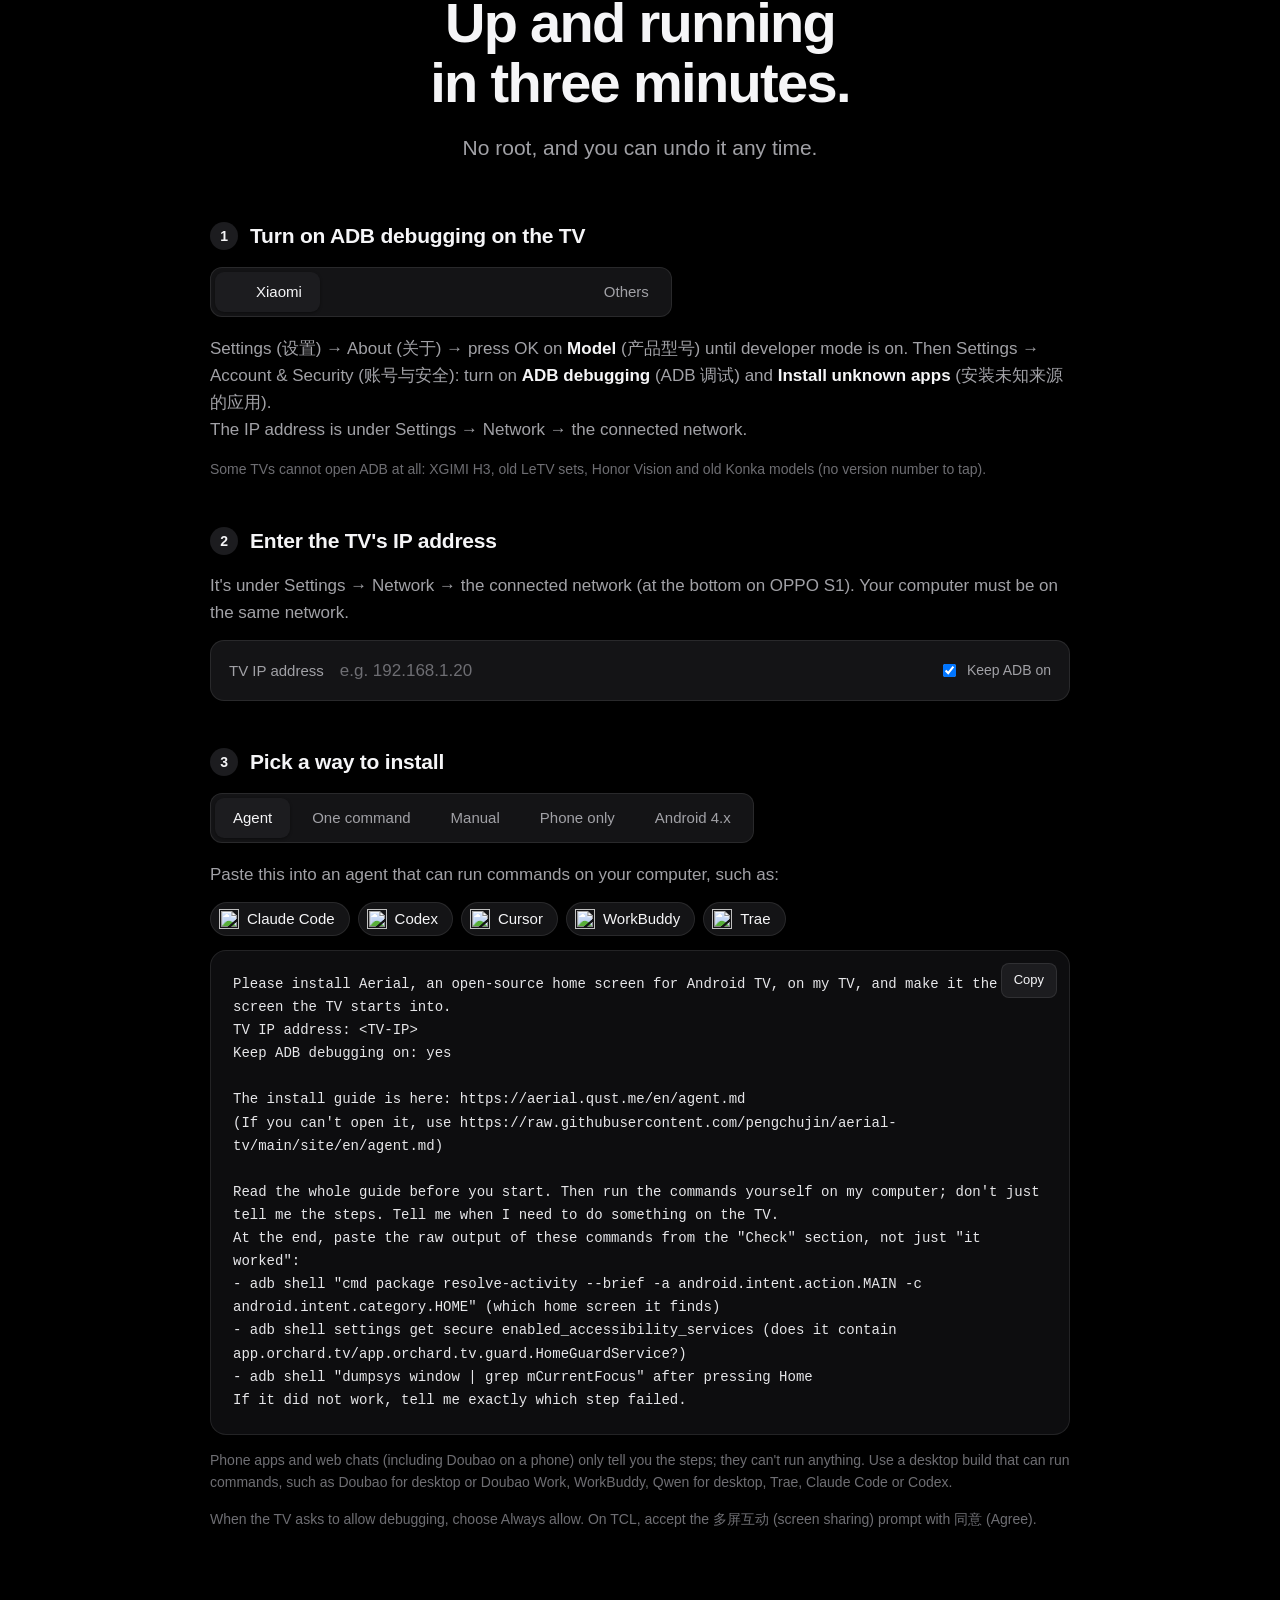
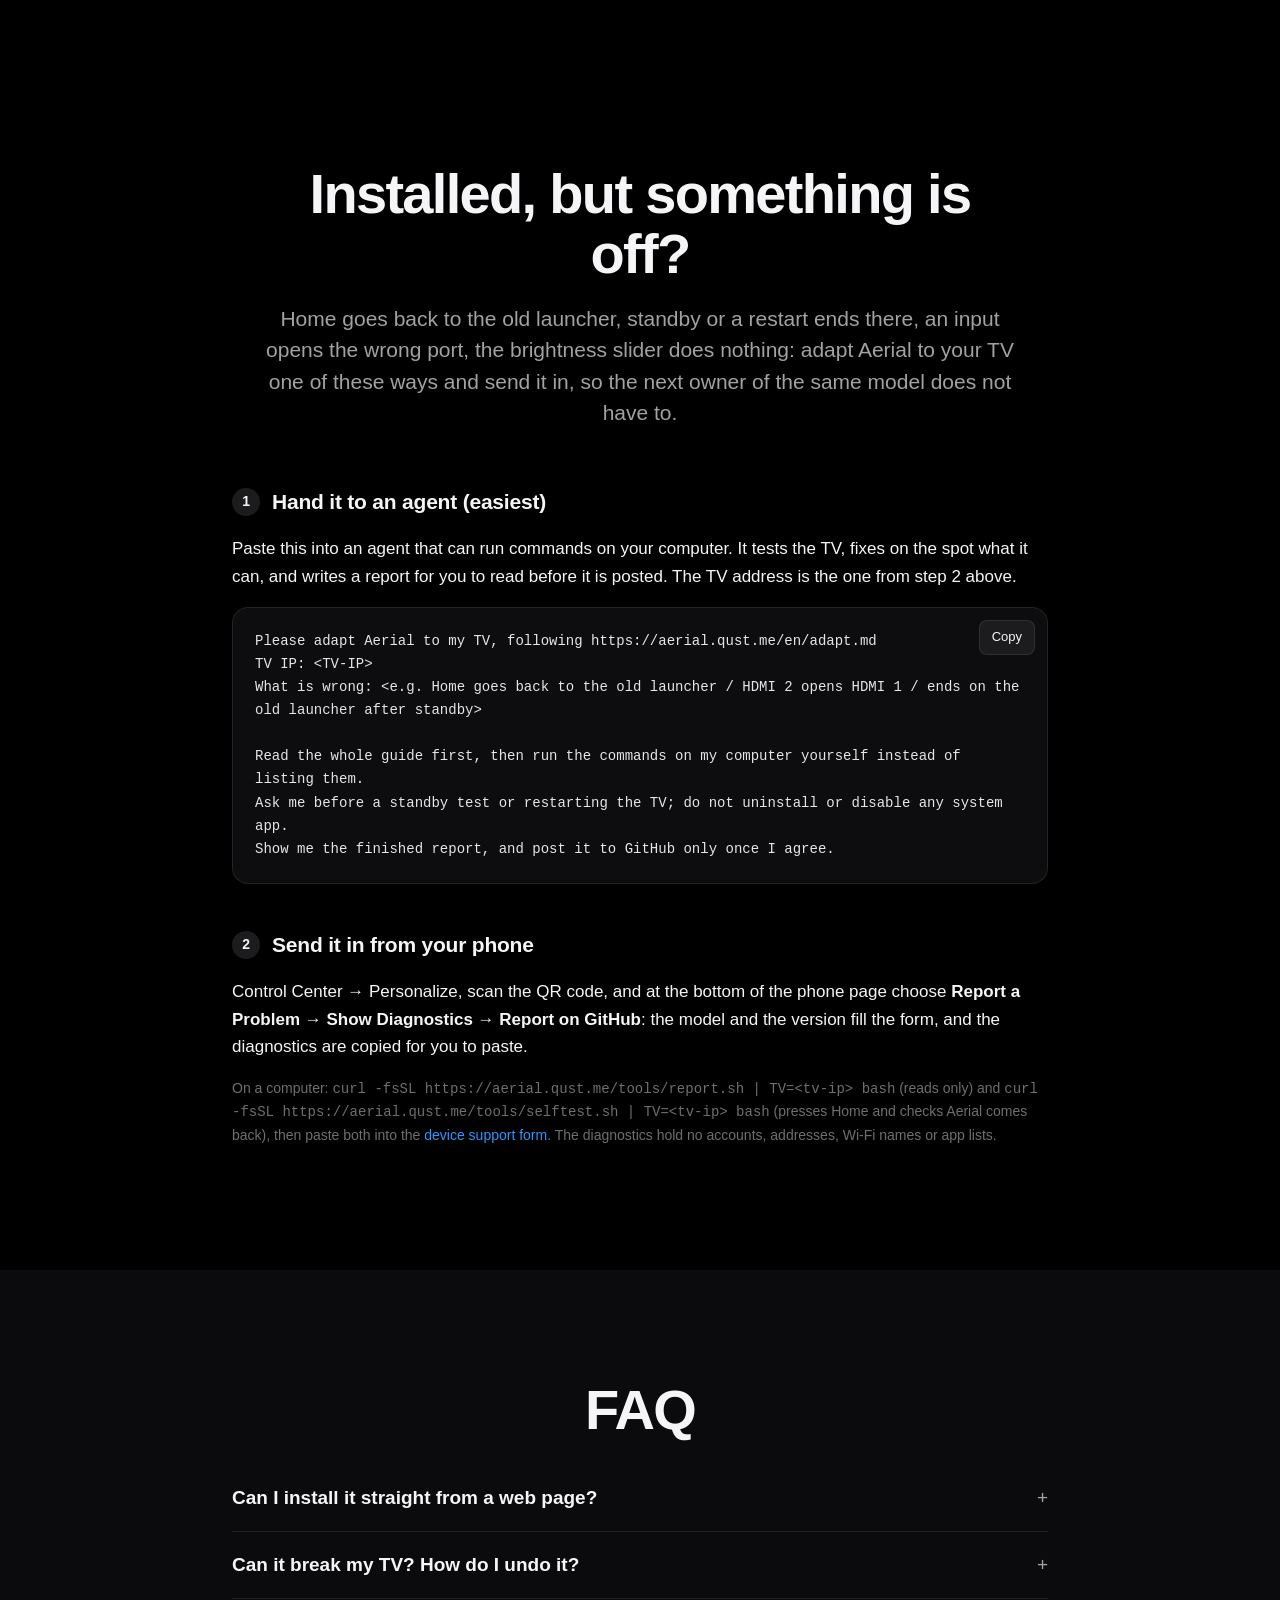
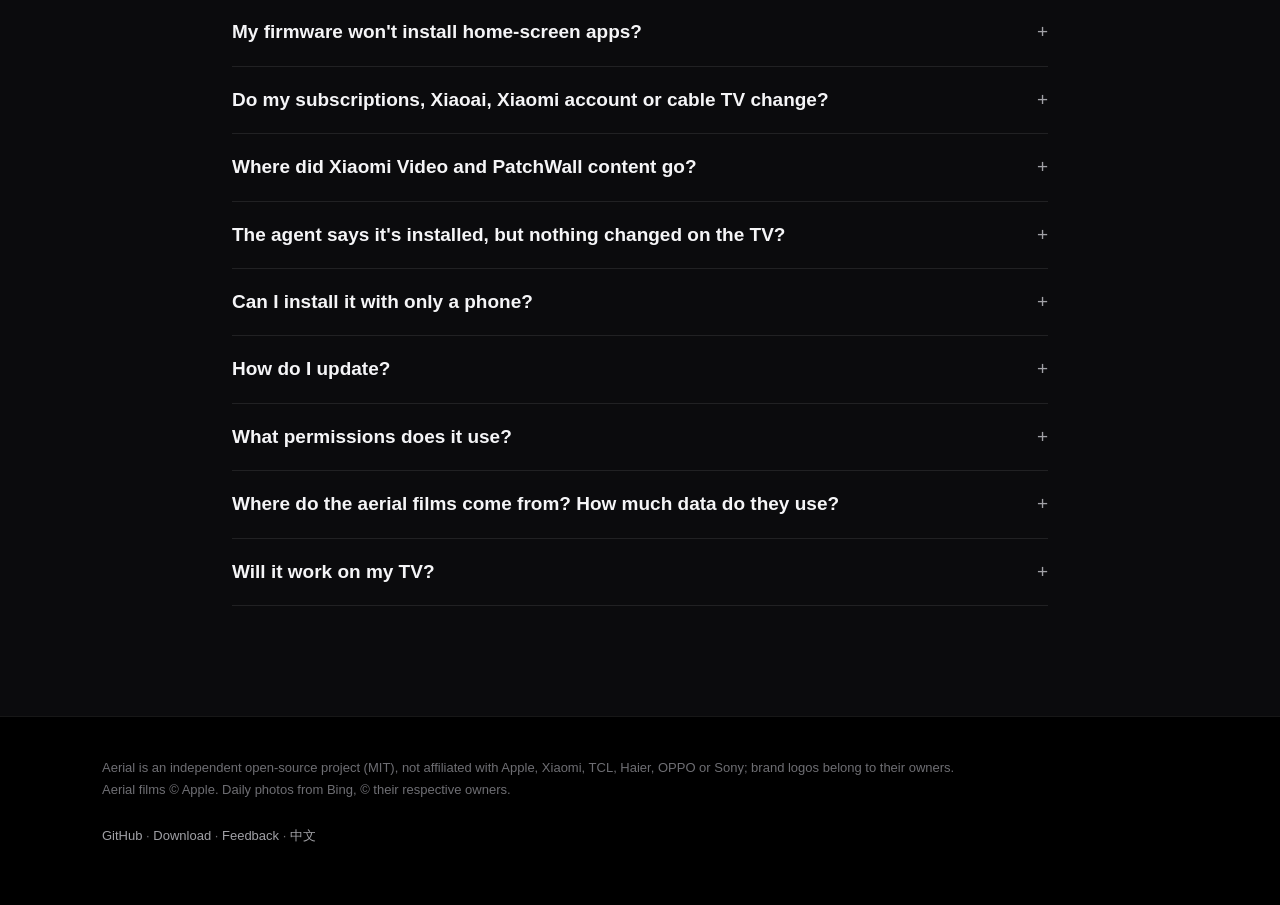
==== commit fea75d33: "Lite report link: no prefilled [Lite] title, so full-app users don't file under Lite (#735) Co-Autho" ====
--- a/site/index.html
+++ b/site/index.html
@@ -269,7 +269,7 @@
         <p><b>Aerial Lite</b> 是给 <b>Android 4.0–4.4</b> 老电视、老盒子用的单独版本，外观和完整版一样。<b>现在是第一版（1.0），属于测试版</b>，只在虚拟机和新电视上测过，真实 4.x 电视上可能还有不少小问题。</p>
         <p><b>不用单独操作</b>：「交给 Agent」和「一行命令」会先看电视的系统版本，4.x 装 Lite，5.0 及以上装完整版，不会装错。</p>
         <p>没有电脑时：下载 <a href="download/aerial-lite.apk"><b>aerial-lite.apk</b></a> 拷进 U 盘，用电视的文件管理器打开安装（只装在 4.x 电视上）。装好后<b>按遥控器的主页键</b>，在系统问「使用哪个应用」时选 <b>Aerial Lite</b>，再选「<b>始终</b>」。</p>
-        <p class="note">Lite 没有桌面守护：固件把主页键锁死在自家桌面时，只能从应用列表打开 Lite。也没有航拍壁纸、信号源磁贴和应用内升级（升级就是再装一次）。还原：设置 → 应用 → Aerial Lite → 清除默认设置，或者卸载它。有问题请用<a href="https://github.com/pengchujin/aerial-tv/issues/new?template=device.yml&amp;title=%5BLite%5D%20">机型适配模板</a>反馈，标题写上 Lite。</p>
+        <p class="note">Lite 没有桌面守护：固件把主页键锁死在自家桌面时，只能从应用列表打开 Lite。也没有航拍壁纸、信号源磁贴和应用内升级（升级就是再装一次）。还原：设置 → 应用 → Aerial Lite → 清除默认设置，或者卸载它。有问题请用<a href="https://github.com/pengchujin/aerial-tv/issues/new?template=device.yml">机型适配模板</a>反馈，标题写上 Lite。</p>
       </div>
 
       <p class="note">电视问是否允许调试时，选「始终允许」。TCL 会弹「多屏互动：正在发起应用推送」，选「同意」。</p>
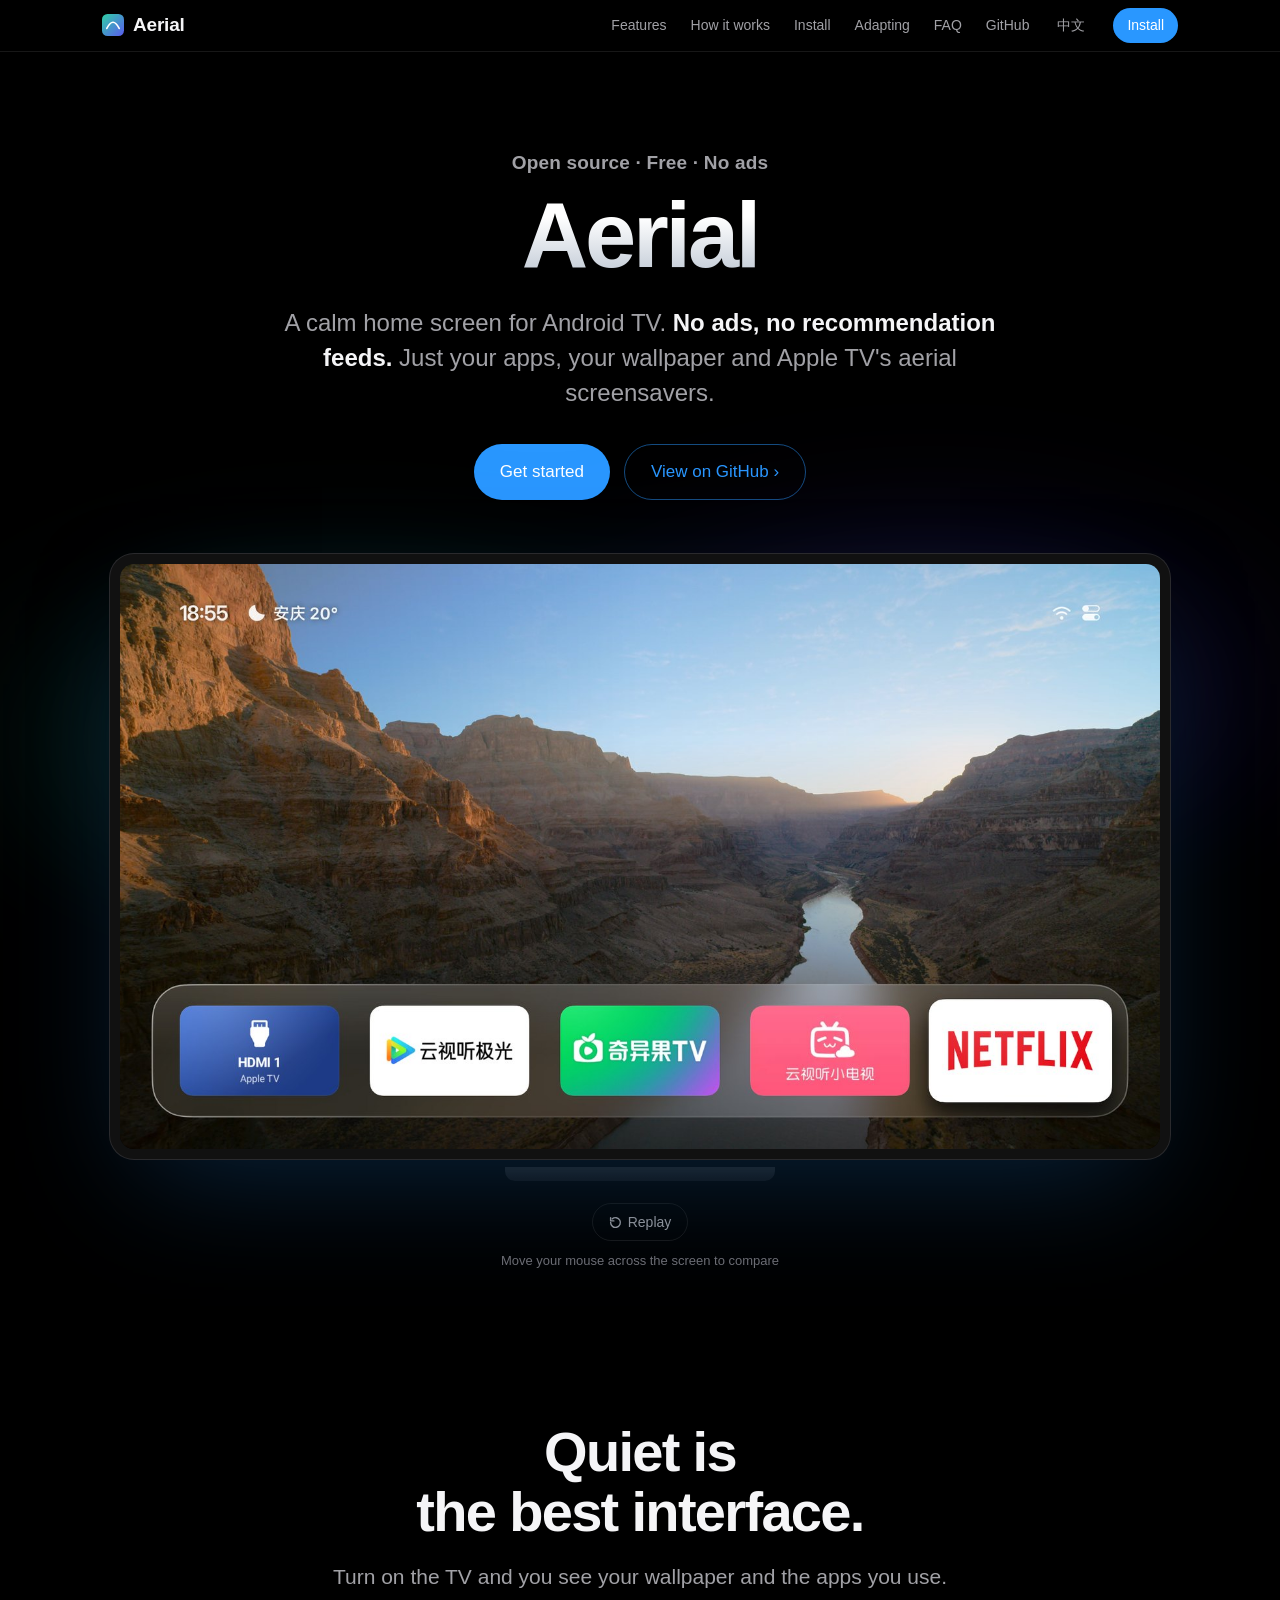
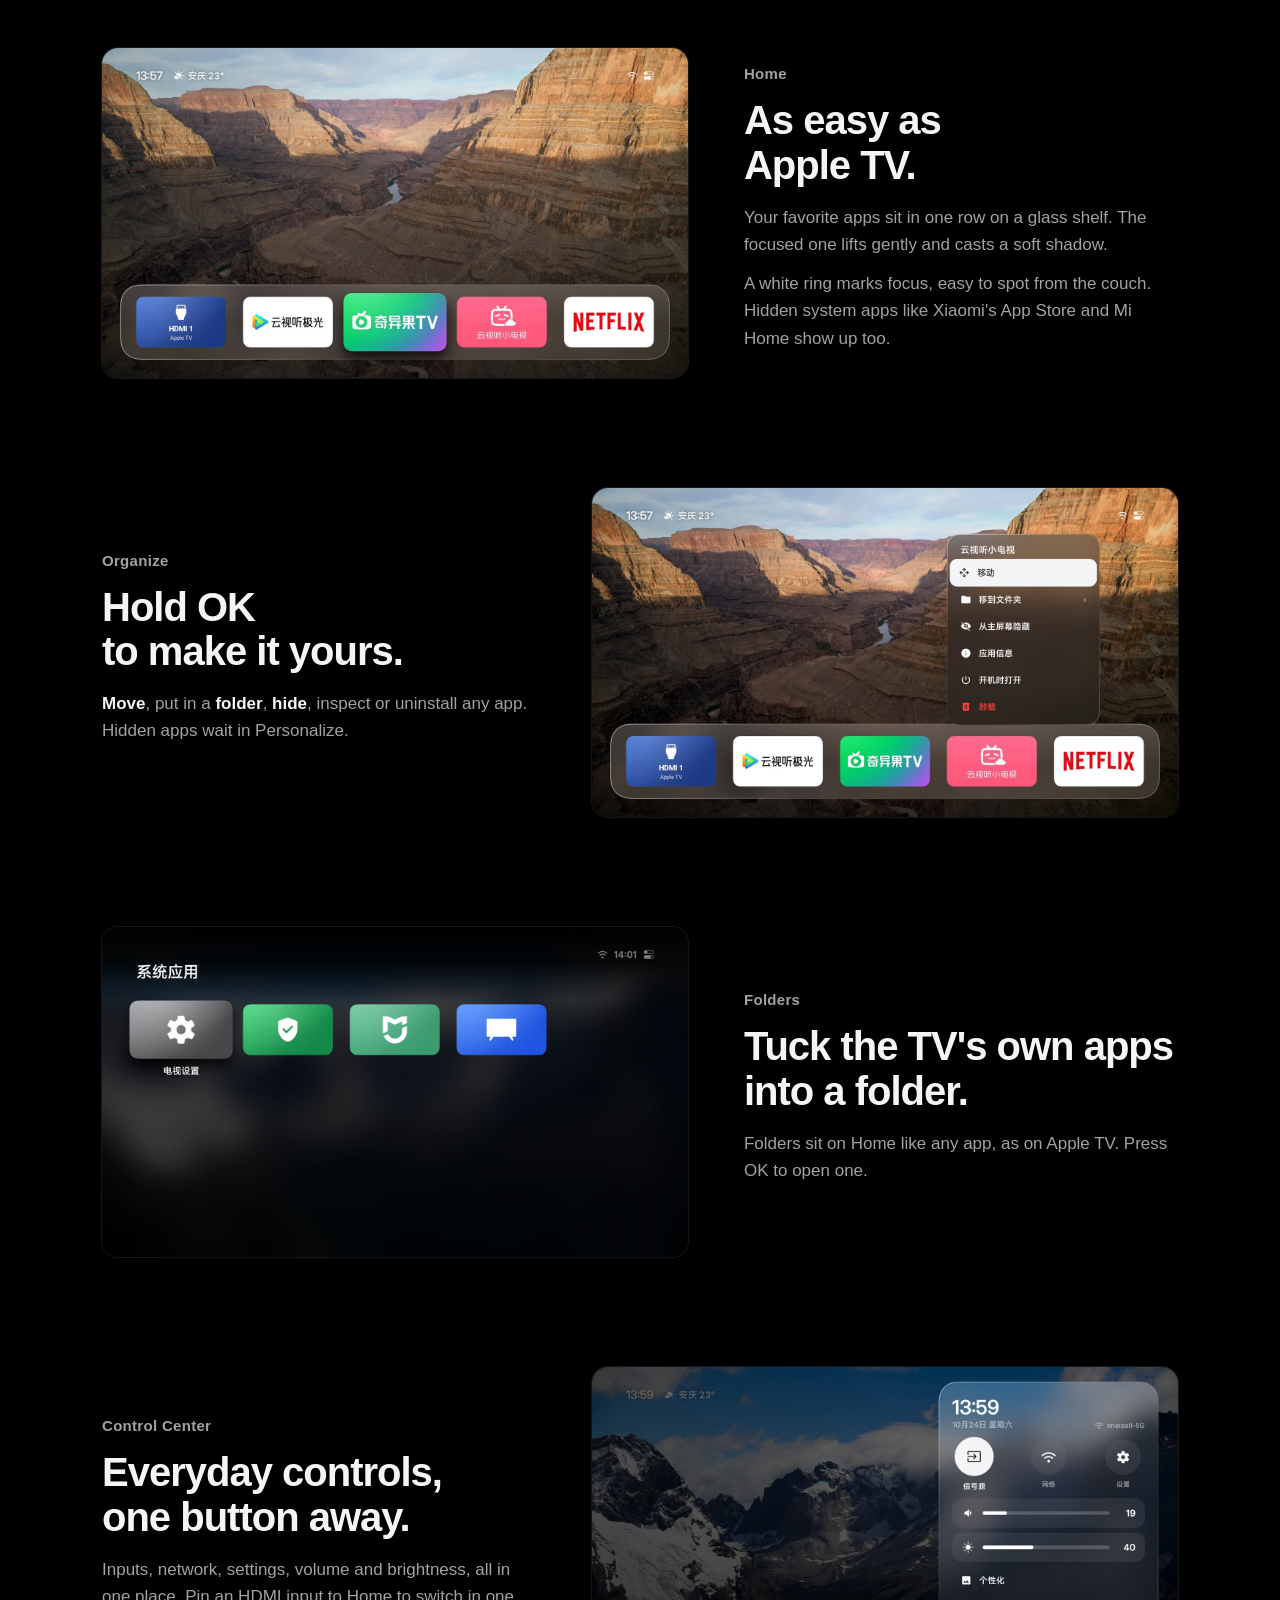
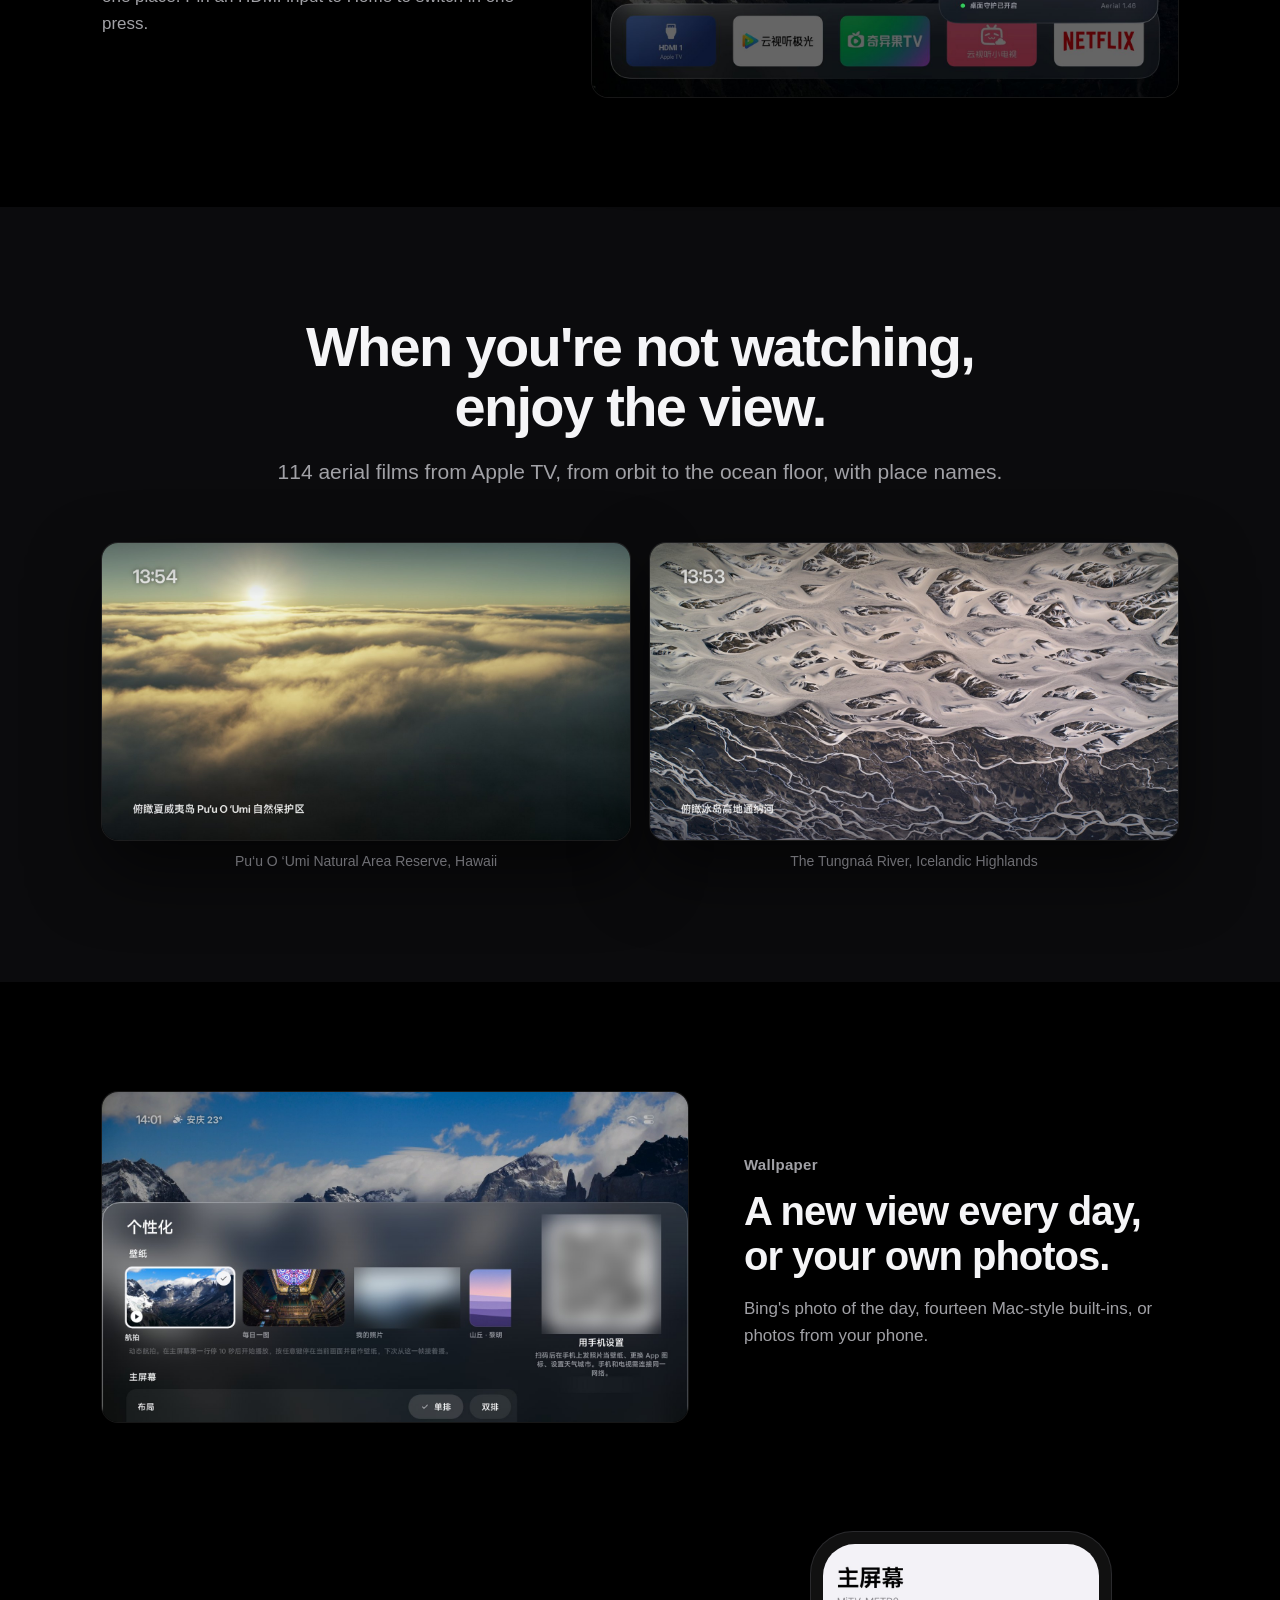
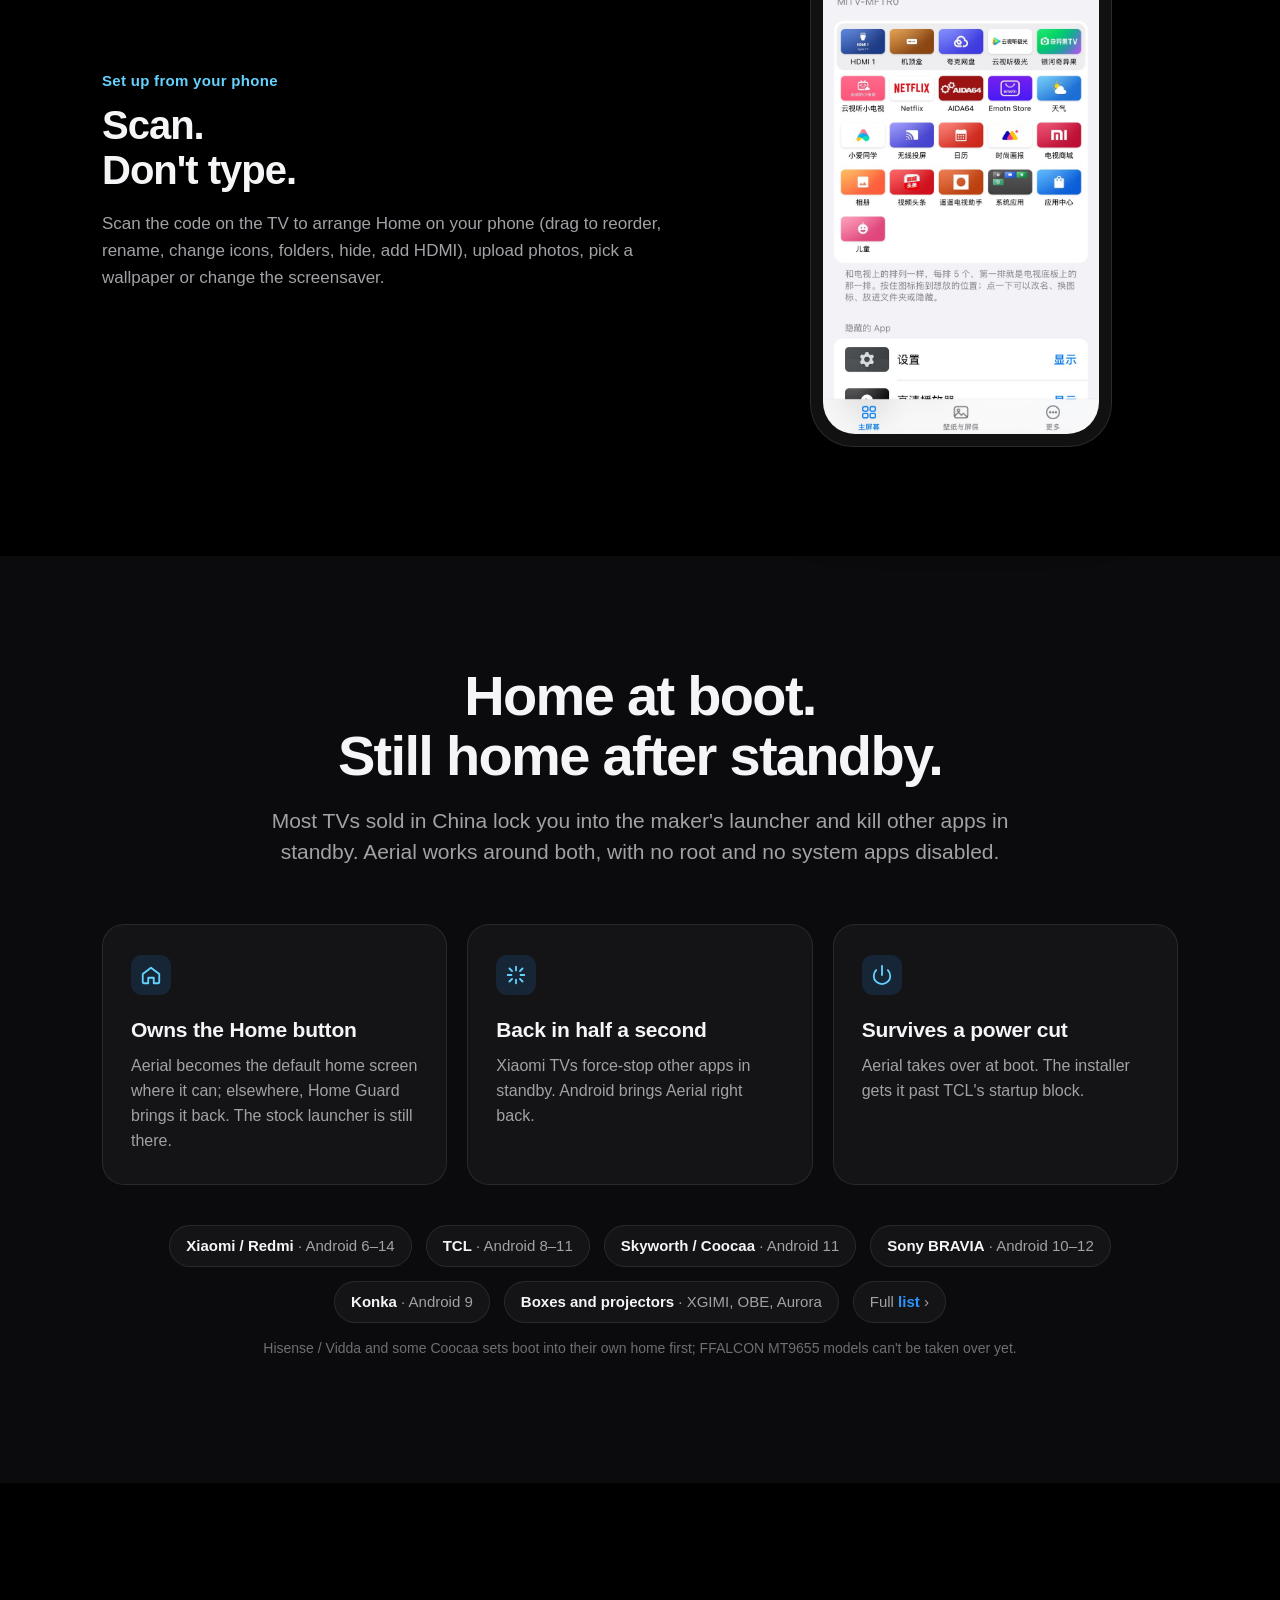
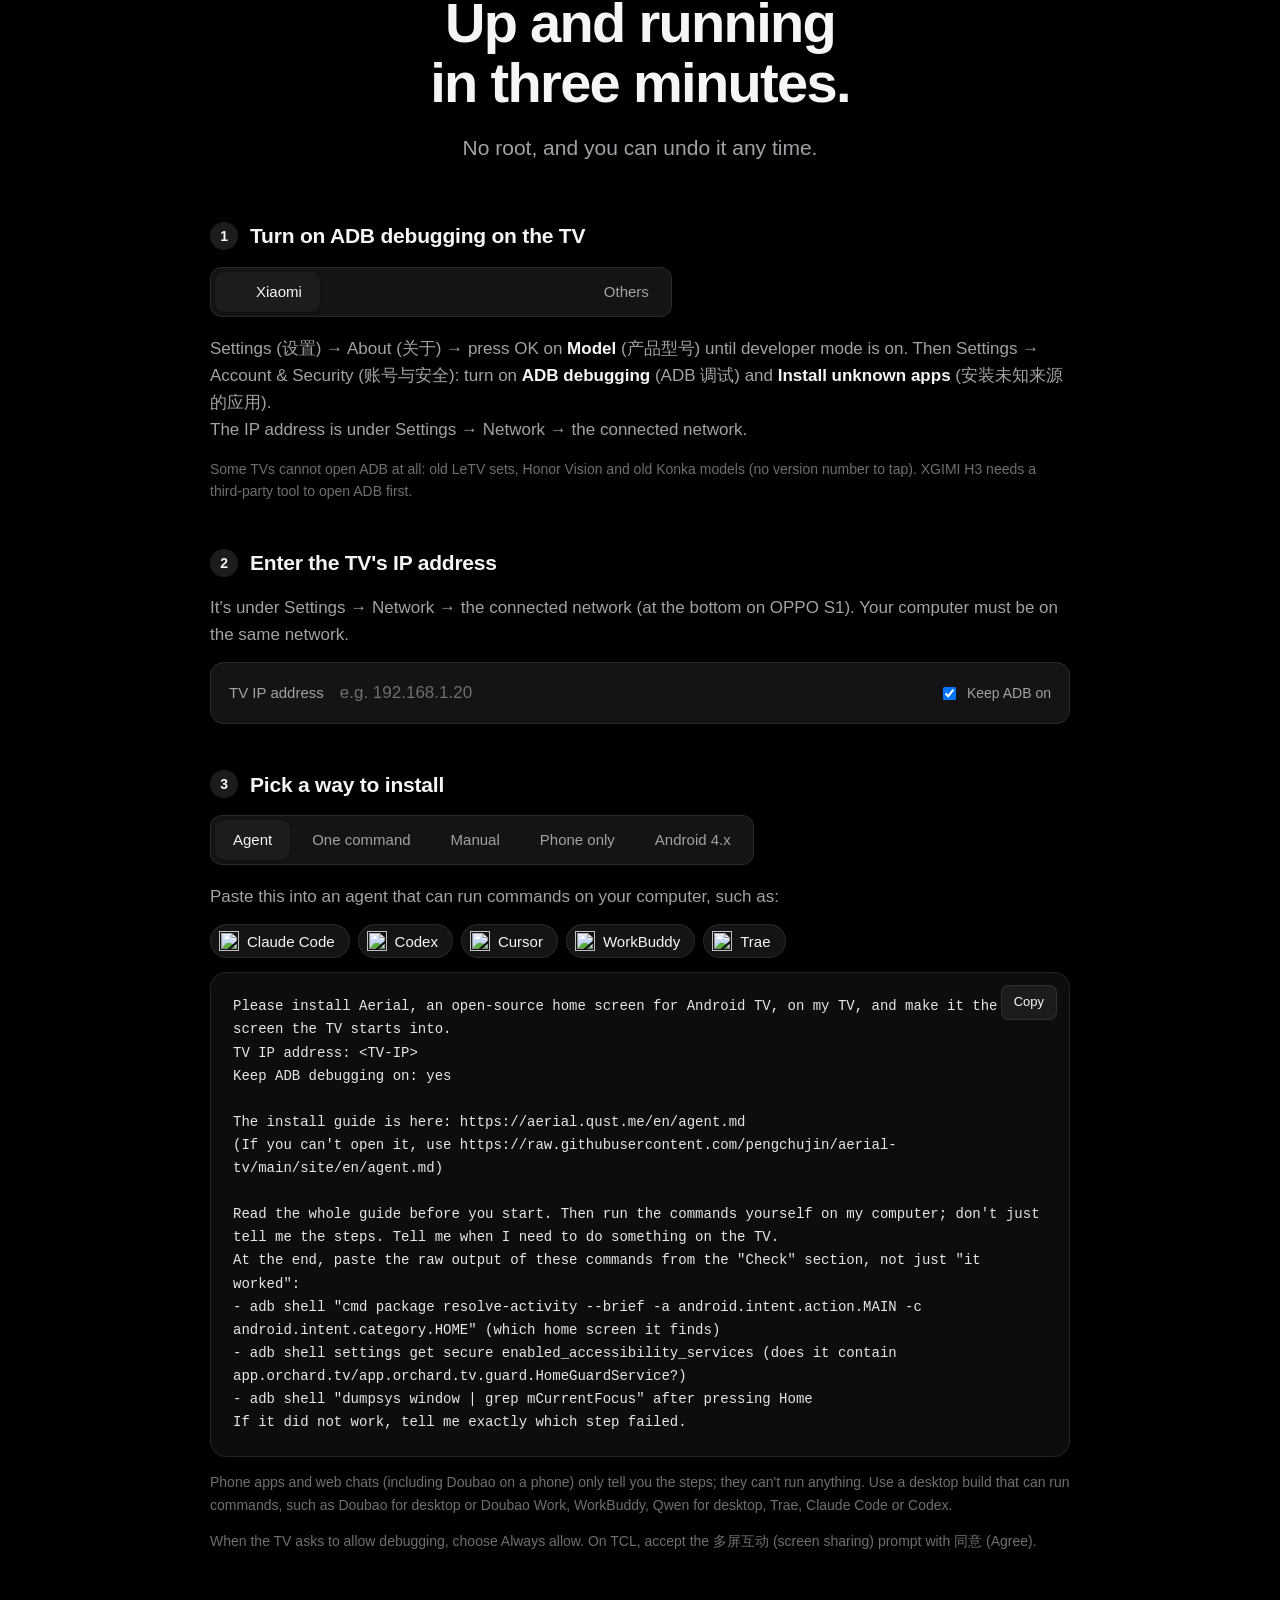
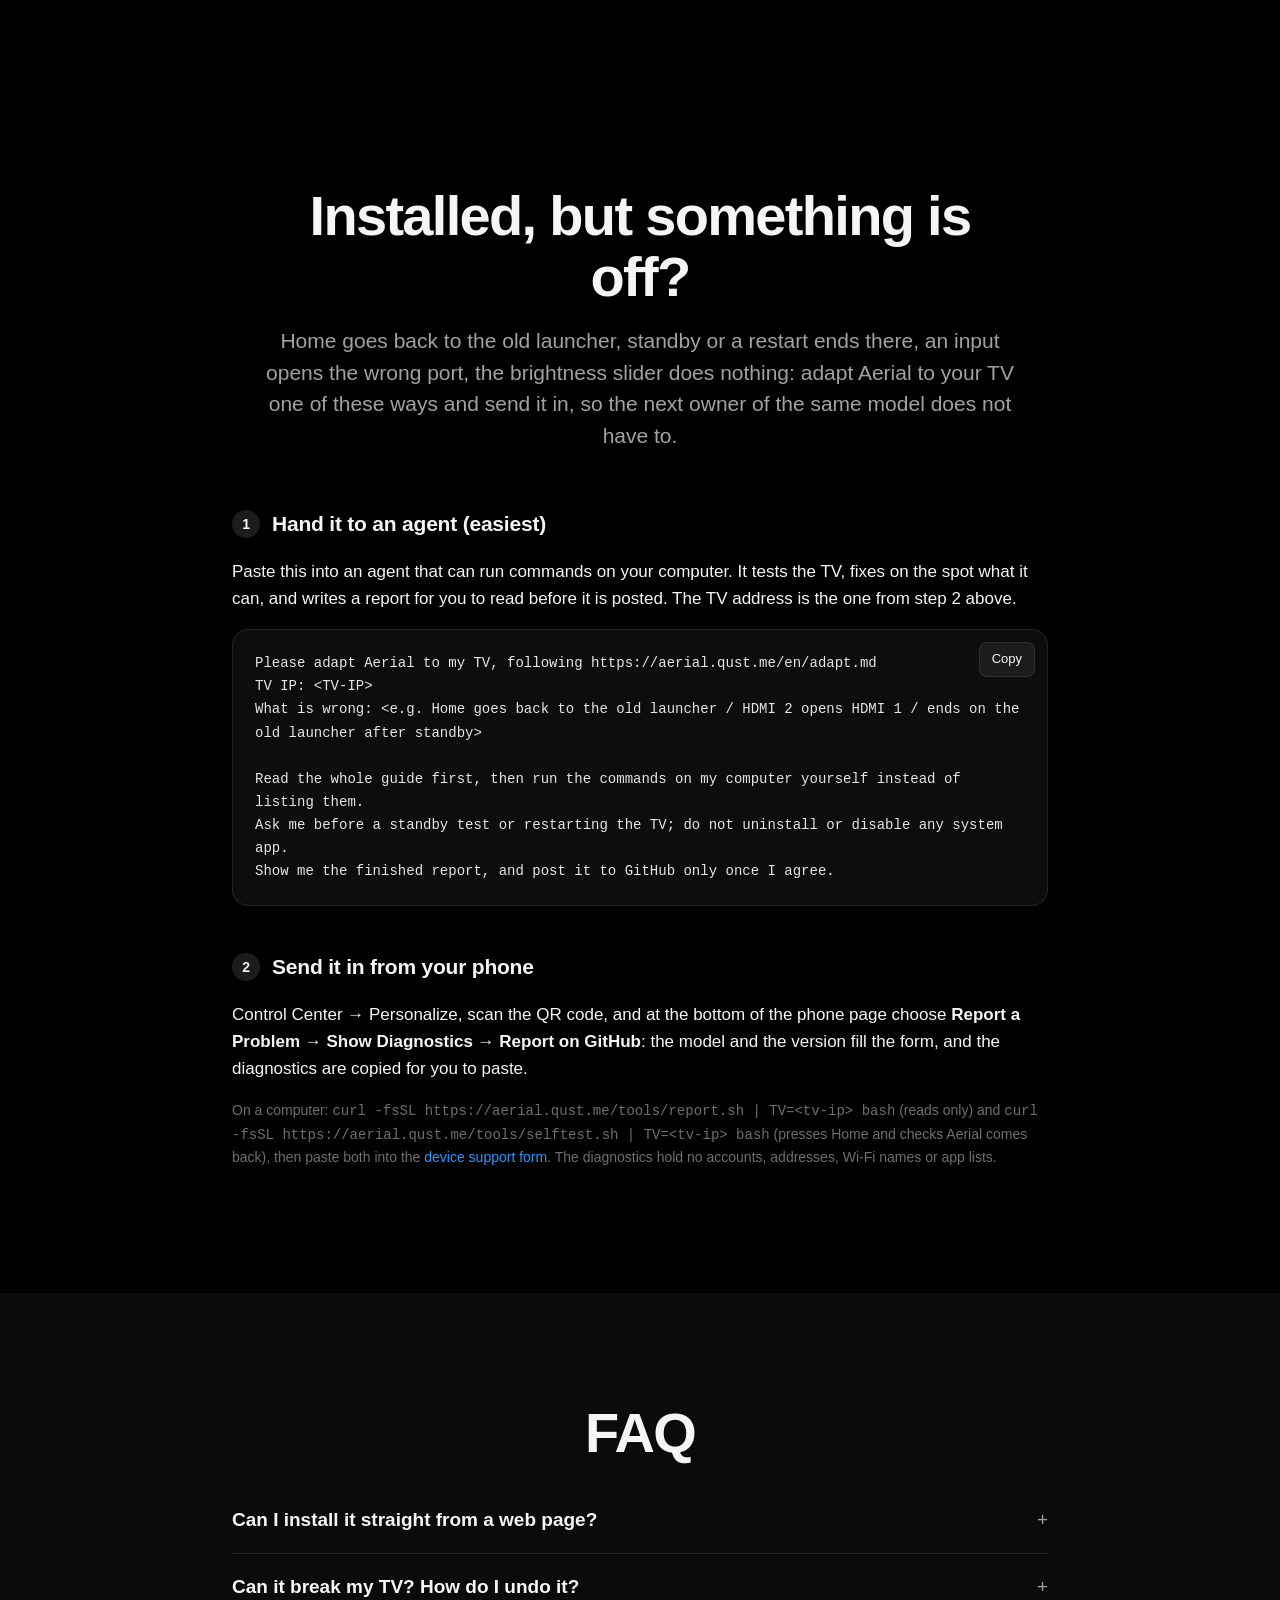
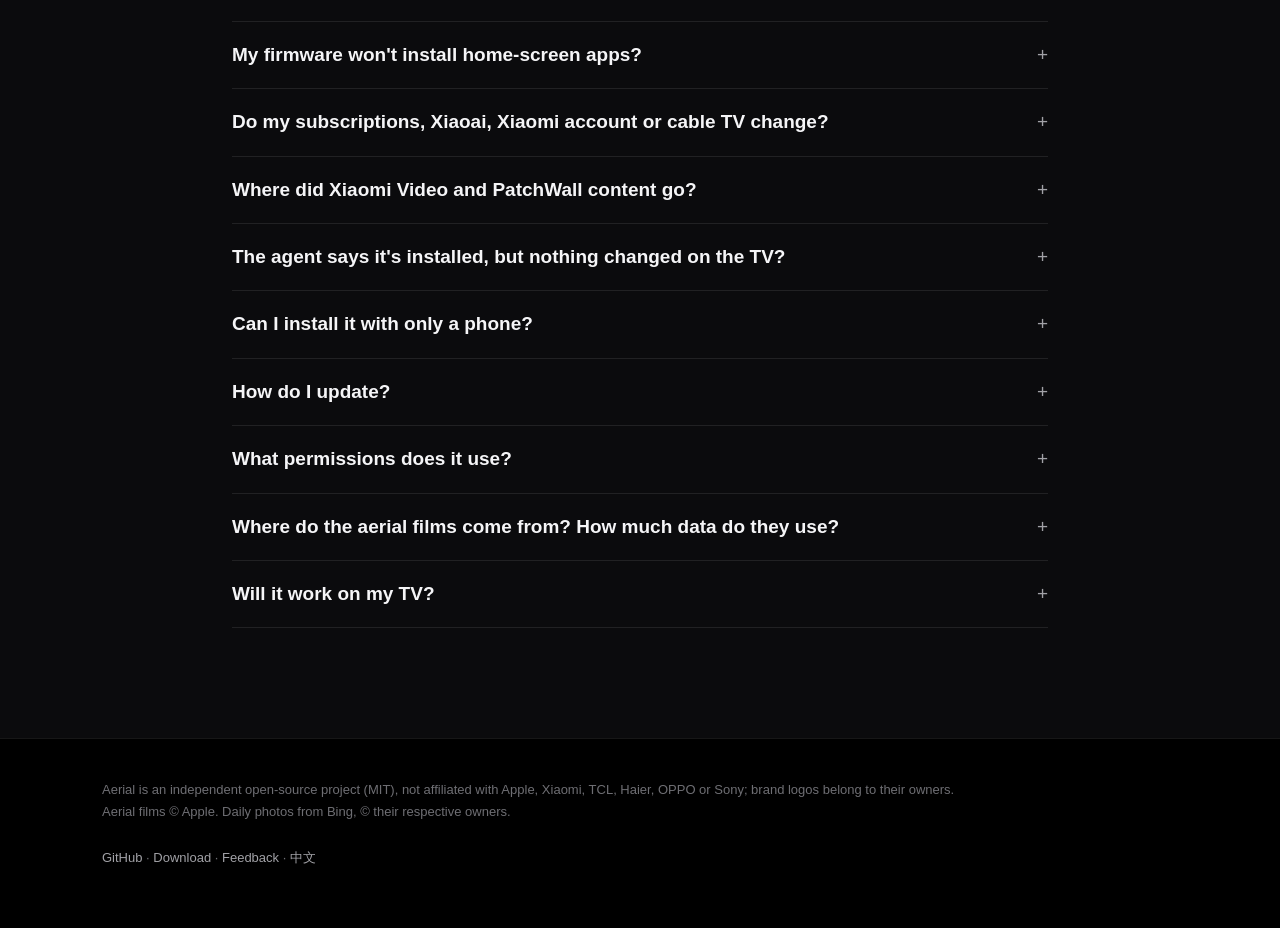
==== commit 832aab6d: "Merge PR #702: XGIMI H3 opens ADB with a phone-installed tool Conflicts: both XGIMI rows in the devi" ====
--- a/site/index.html
+++ b/site/index.html
@@ -211,7 +211,7 @@
       <div class="panel" data-panel="haier"><p>按<b>电视机身上</b>的信号源键，弹出信号源菜单后，用遥控器按 <b>左左上右</b>，进入「海尔工厂菜单」，把 <b>ADB 调试开关</b> 设为开。只改这一项，别动其他选项。<br>IP 在 设置 → 网络 → 已连接的网络 里。</p></div>
       <div class="panel" data-panel="oppo"><p>设置 → 系统 → 关于本机 → <b>设备型号</b>，按 <b>上上右右</b> 再按确认；然后到 设置 → 系统 → <b>开发者选项</b>，打开 <b>USB 调试</b>（有的机型叫「ADB 调试」）。<br>IP 在 设置 → 网络 → 已连接的网络 <b>最下面</b>。</p></div>
       <div class="panel" data-panel="other"><p>设置 → 设备偏好设置 → 关于 → 连按 <b>内部版本号</b>（Build，不是「Android 版本」）7 次，再在开发者选项里打开 <b>USB 调试</b>。<br>IP 在 设置 → 网络 → 已连接的网络 里。</p></div>
-      <p class="note">极米 H3、老乐视、荣耀智慧屏、老康佳（看不到版本号）等机型打不开 ADB。</p>
+      <p class="note">老乐视、荣耀智慧屏、老康佳（看不到版本号）等机型打不开 ADB。极米 H3 需先用第三方工具打开 ADB，见机型说明。</p>
 
       <h3 class="step"><span>2</span>填上电视 IP</h3>
       <p class="hint">在电视的 设置 → 网络 → 已连接的网络 里（OPPO S1 在这一页最下面）。电脑要和电视连同一个网络。</p>
@@ -343,7 +343,7 @@
       </details>
       <details>
         <summary>我的电视能用吗？</summary>
-        <p>先看<a href="https://github.com/pengchujin/aerial-tv#支持的机型">机型列表</a>。不在列表里的大概率也可以，原生 Android TV / Google TV 最省事。LG webOS、三星 Tizen、华为鸿蒙智慧屏的系统不一样，装不了；Android 4.0–4.4 的老电视用 Aerial Lite（测试版，见安装区的「Android 4.x」），更老的不支持。极米 H3、老乐视、荣耀智慧屏、老康佳（看不到版本号）等机型打不开 ADB，暂时没有办法。老电视或内存小的电视会自动用「流畅」效果，也可以在 个性化 → 效果 里手动选。遇到问题见上面的<a href="#adapt">「装好了，但有地方不对？」</a>。</p>
+        <p>先看<a href="https://github.com/pengchujin/aerial-tv#支持的机型">机型列表</a>。不在列表里的大概率也可以，原生 Android TV / Google TV 最省事。LG webOS、三星 Tizen、华为鸿蒙智慧屏的系统不一样，装不了；Android 4.0–4.4 的老电视用 Aerial Lite（测试版，见安装区的「Android 4.x」），更老的不支持。老乐视、荣耀智慧屏、老康佳（看不到版本号）等机型打不开 ADB，暂时没有办法。老电视或内存小的电视会自动用「流畅」效果，也可以在 个性化 → 效果 里手动选。遇到问题见上面的<a href="#adapt">「装好了，但有地方不对？」</a>。</p>
       </details>
     </div>
   </div>
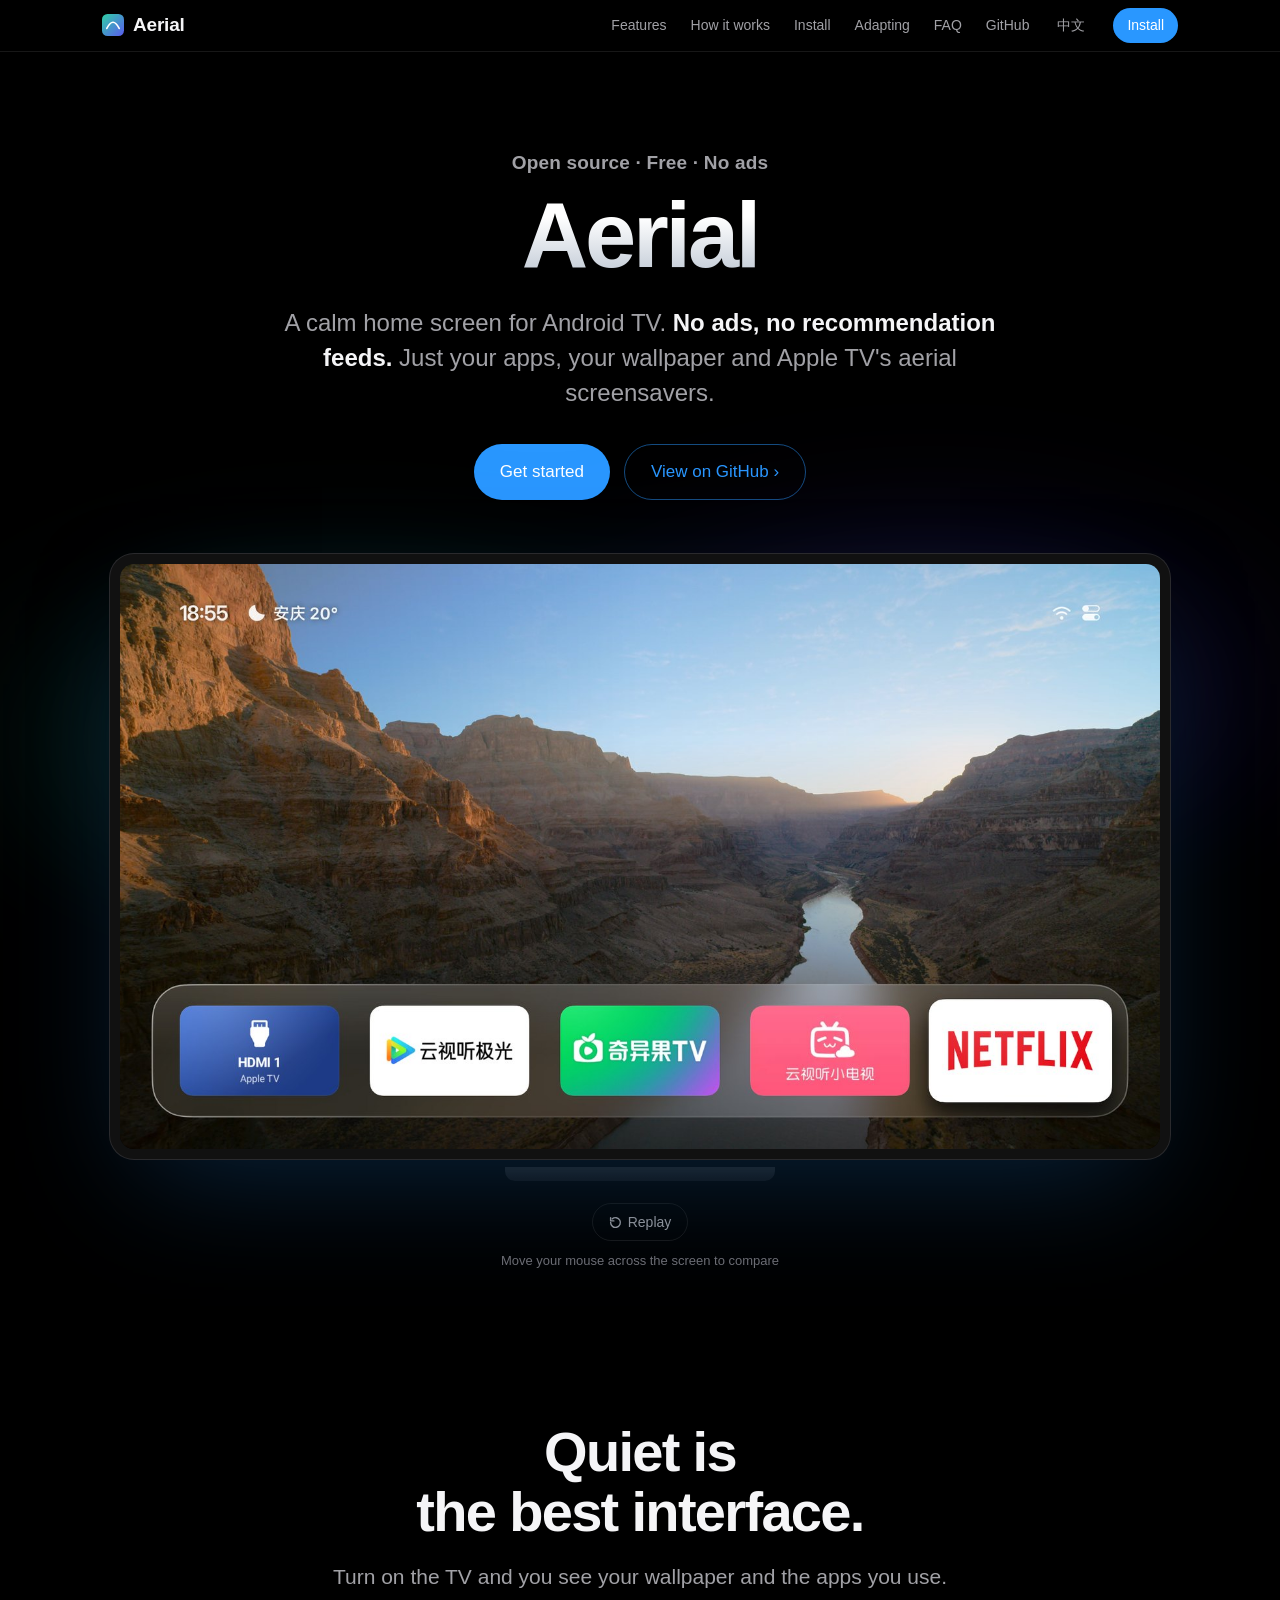
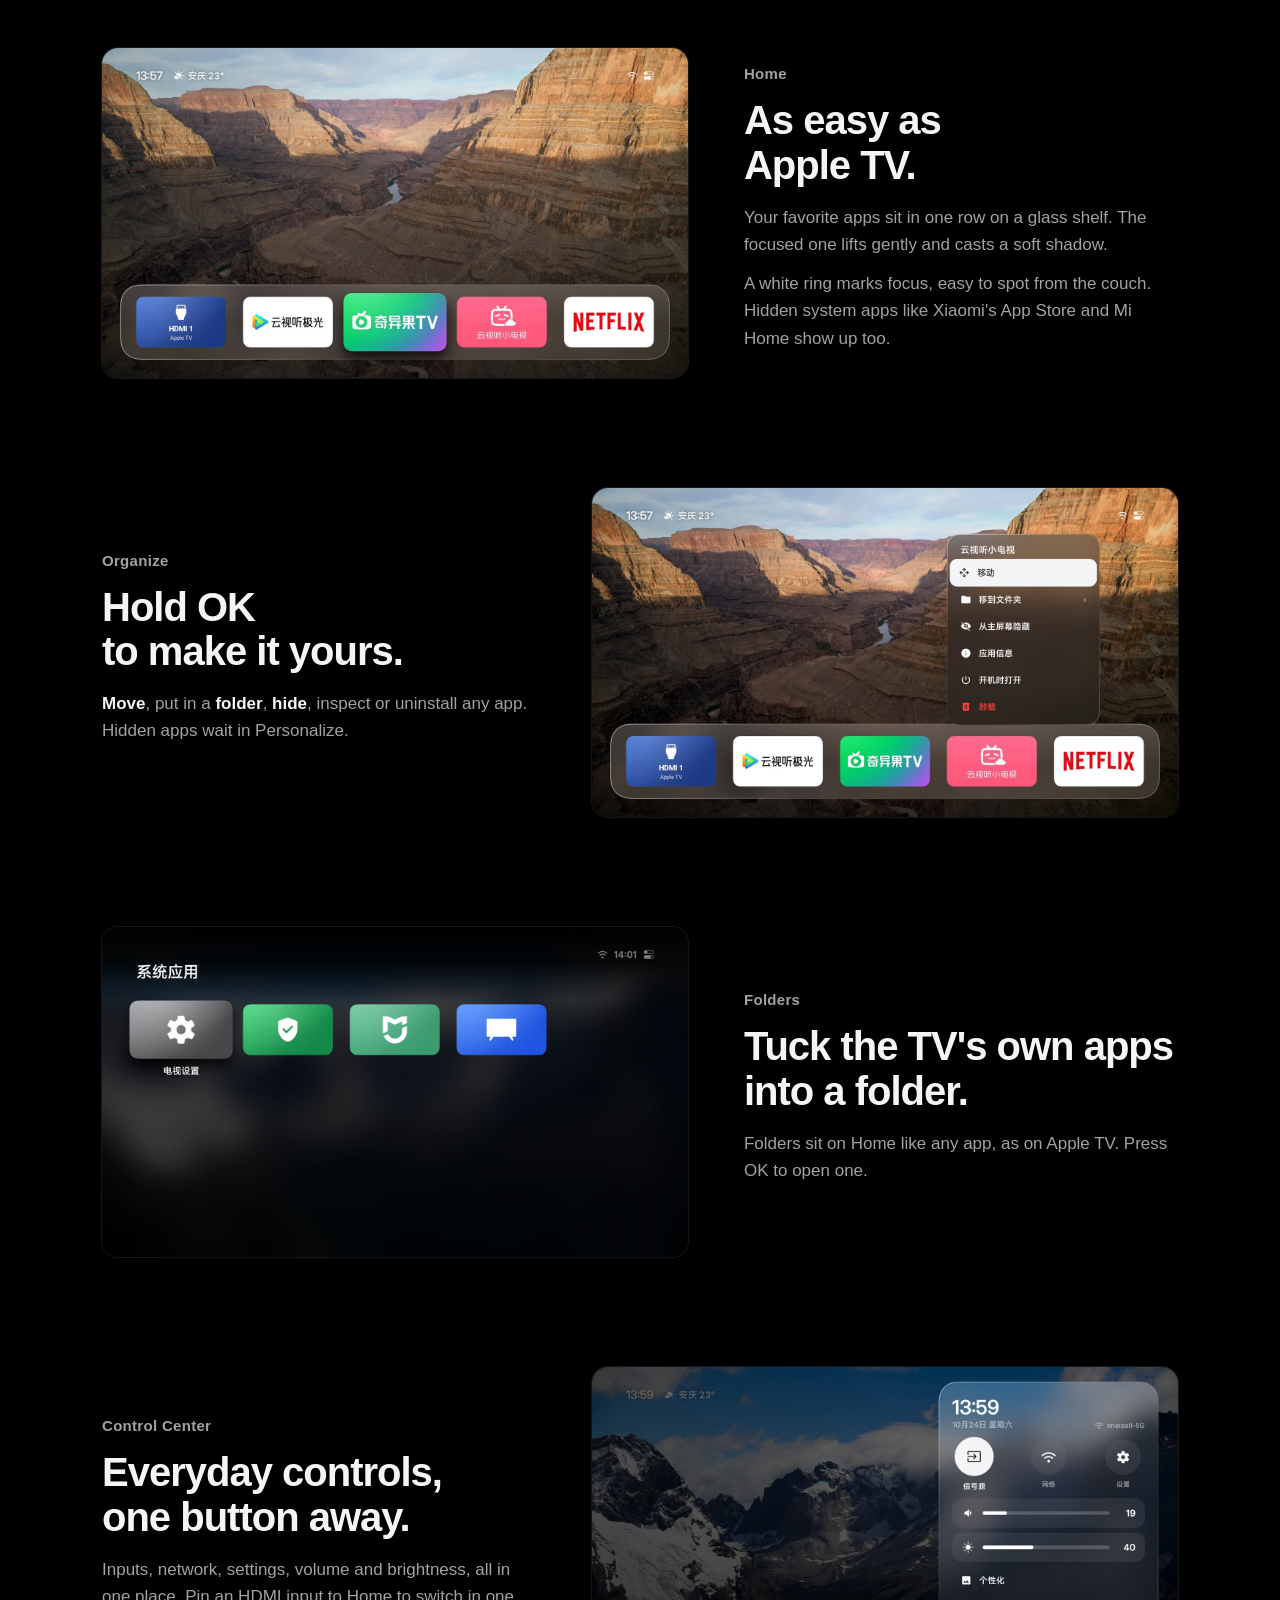
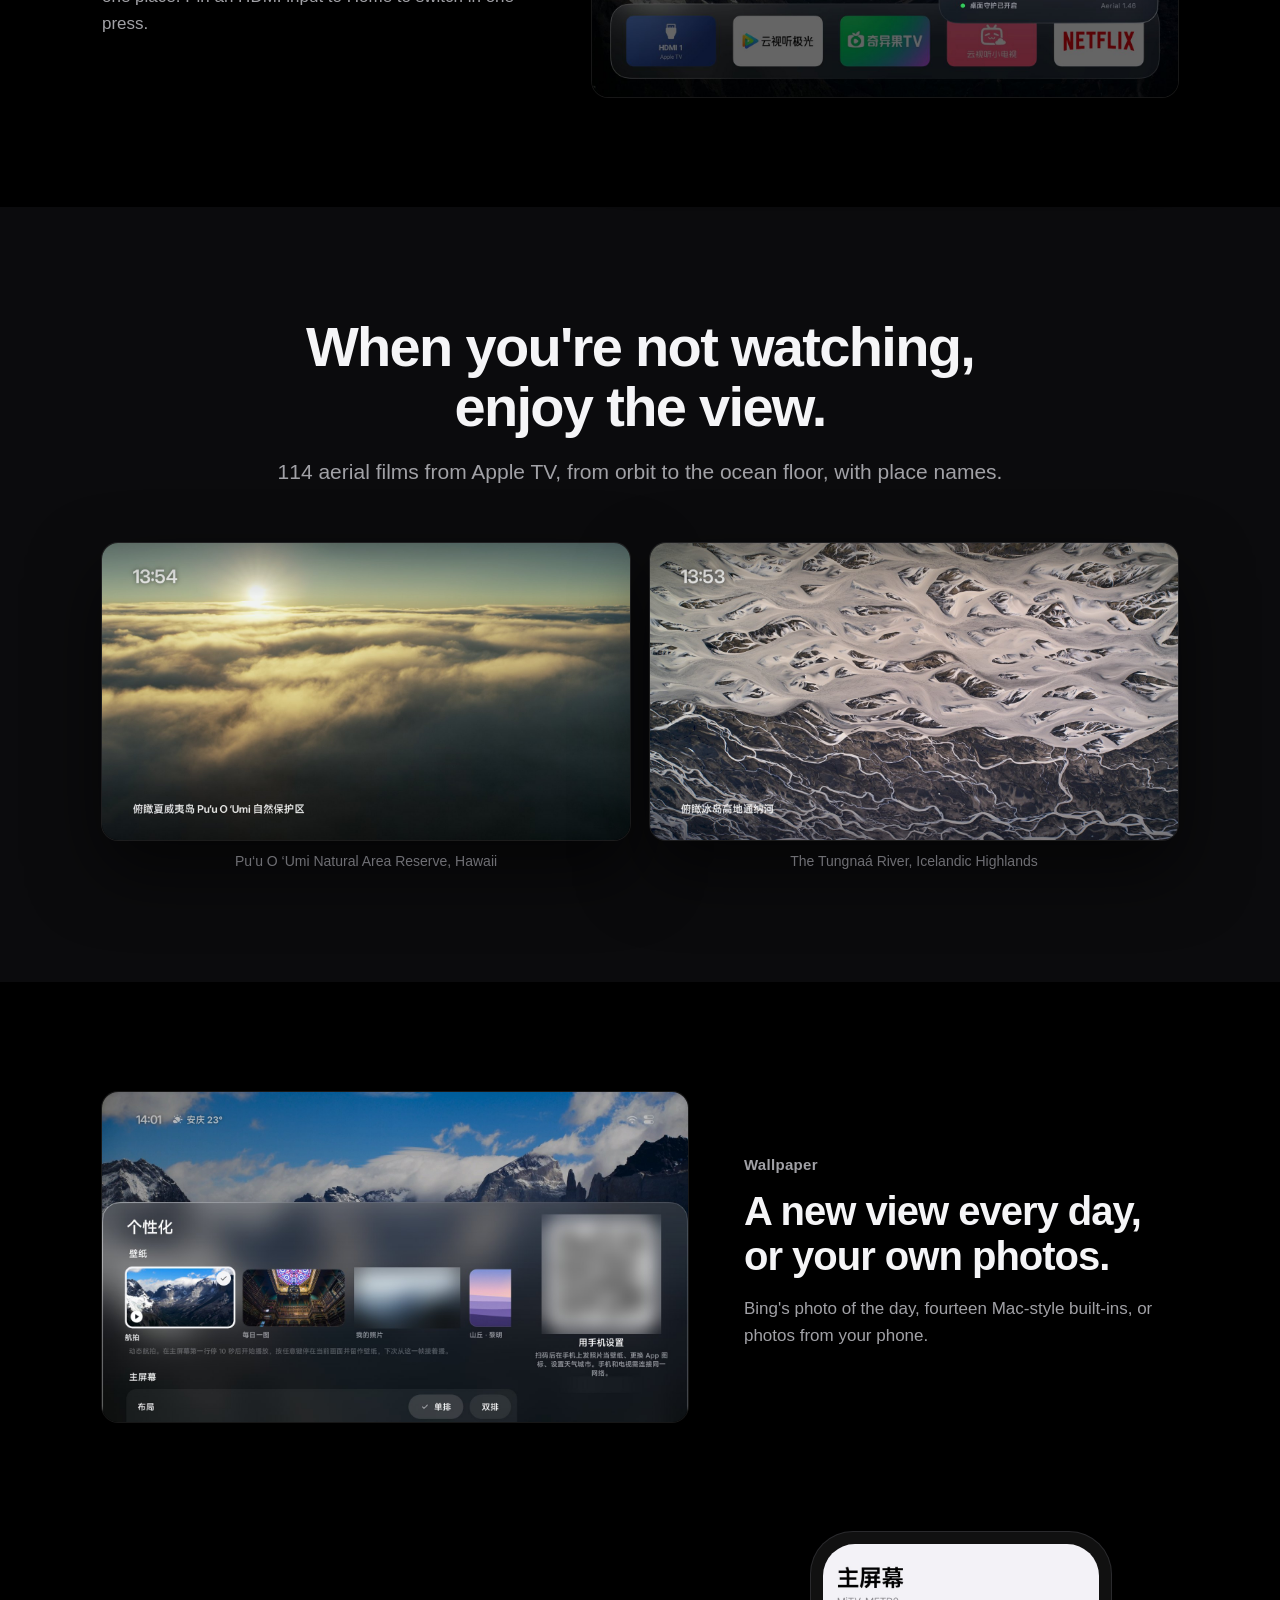
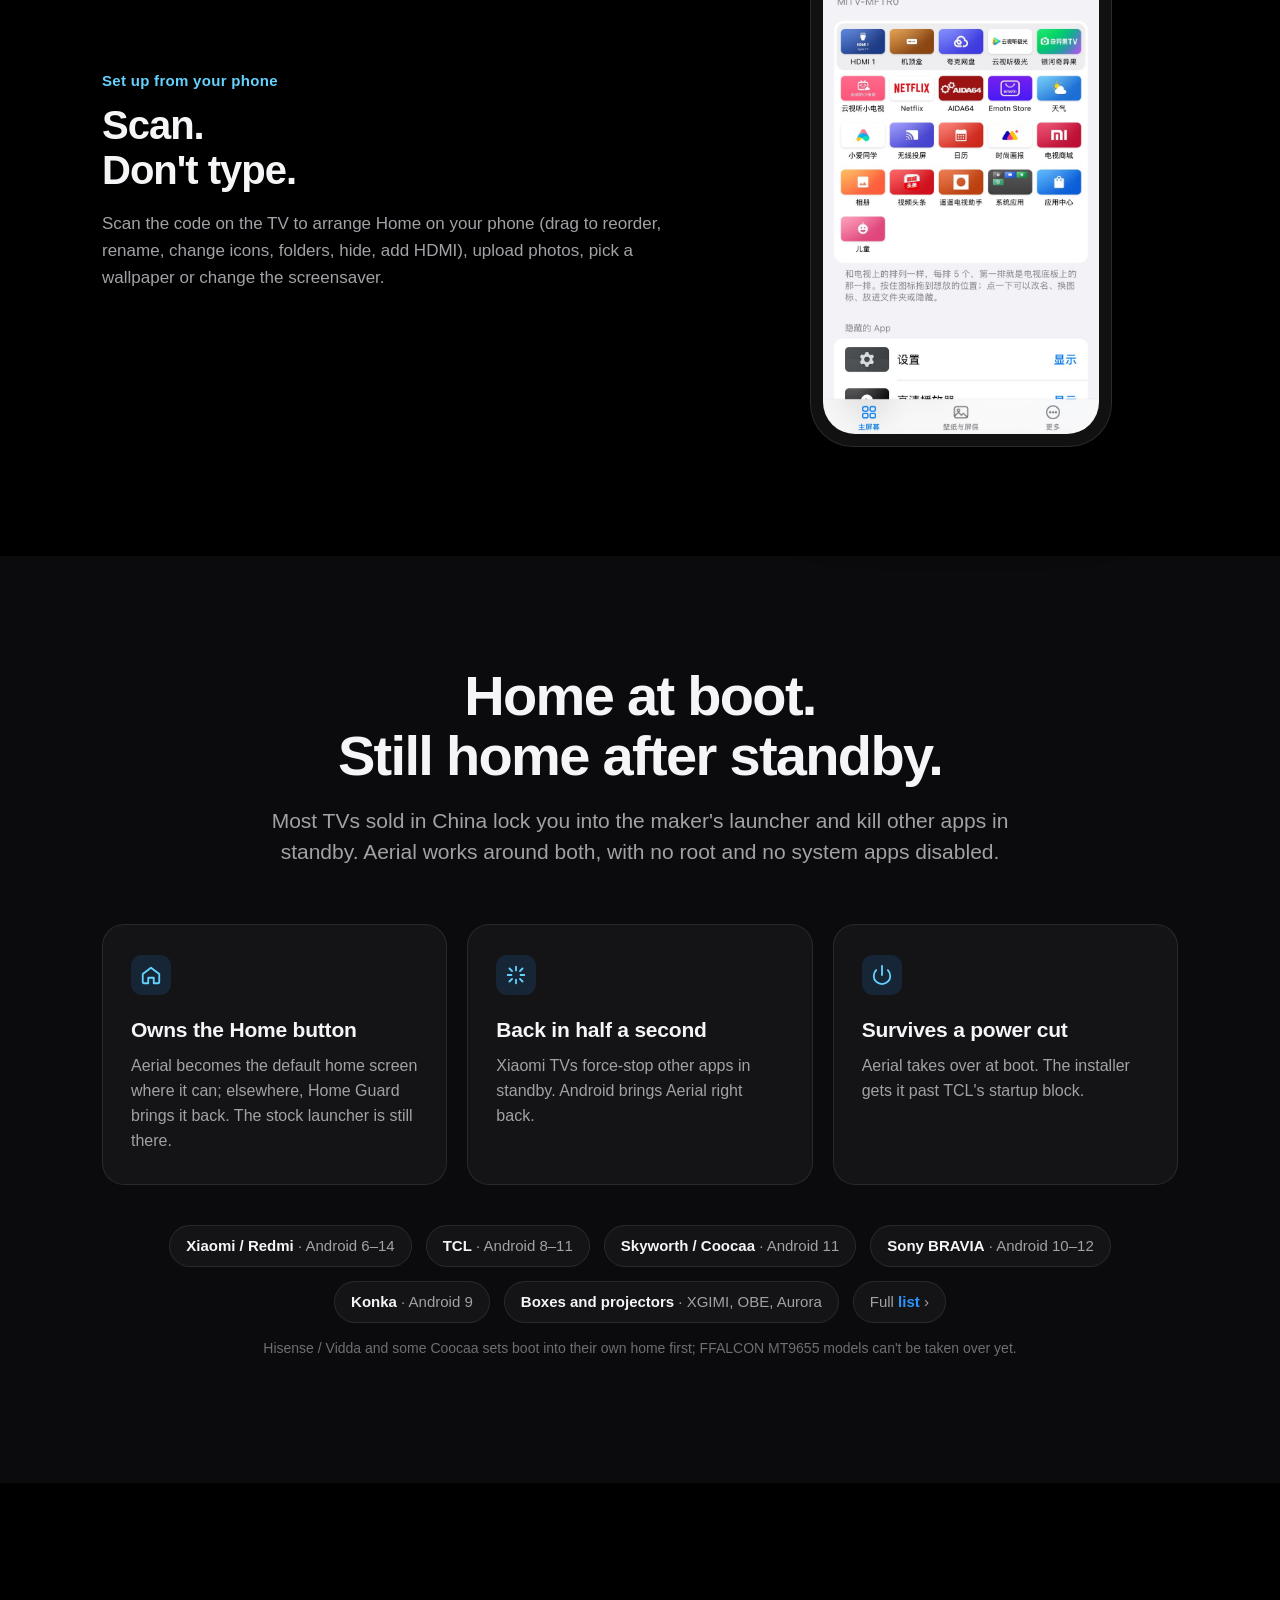
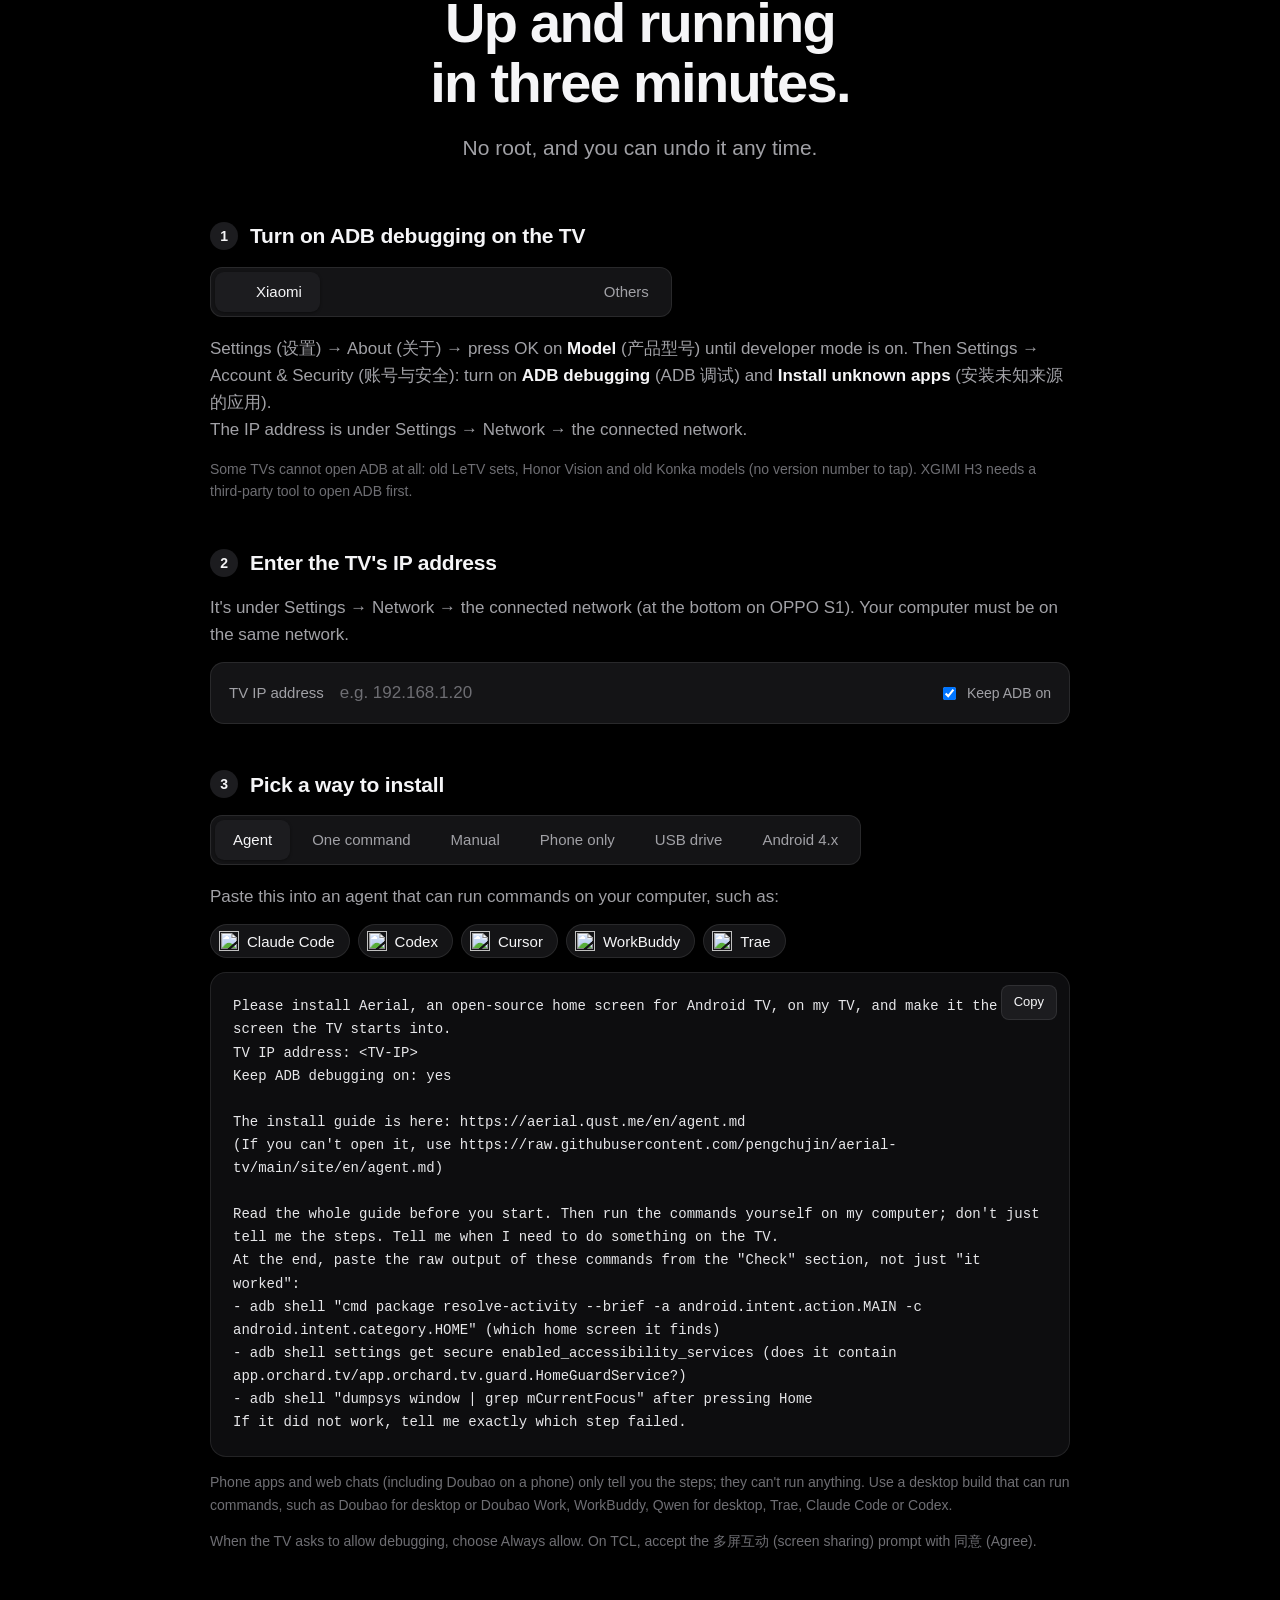
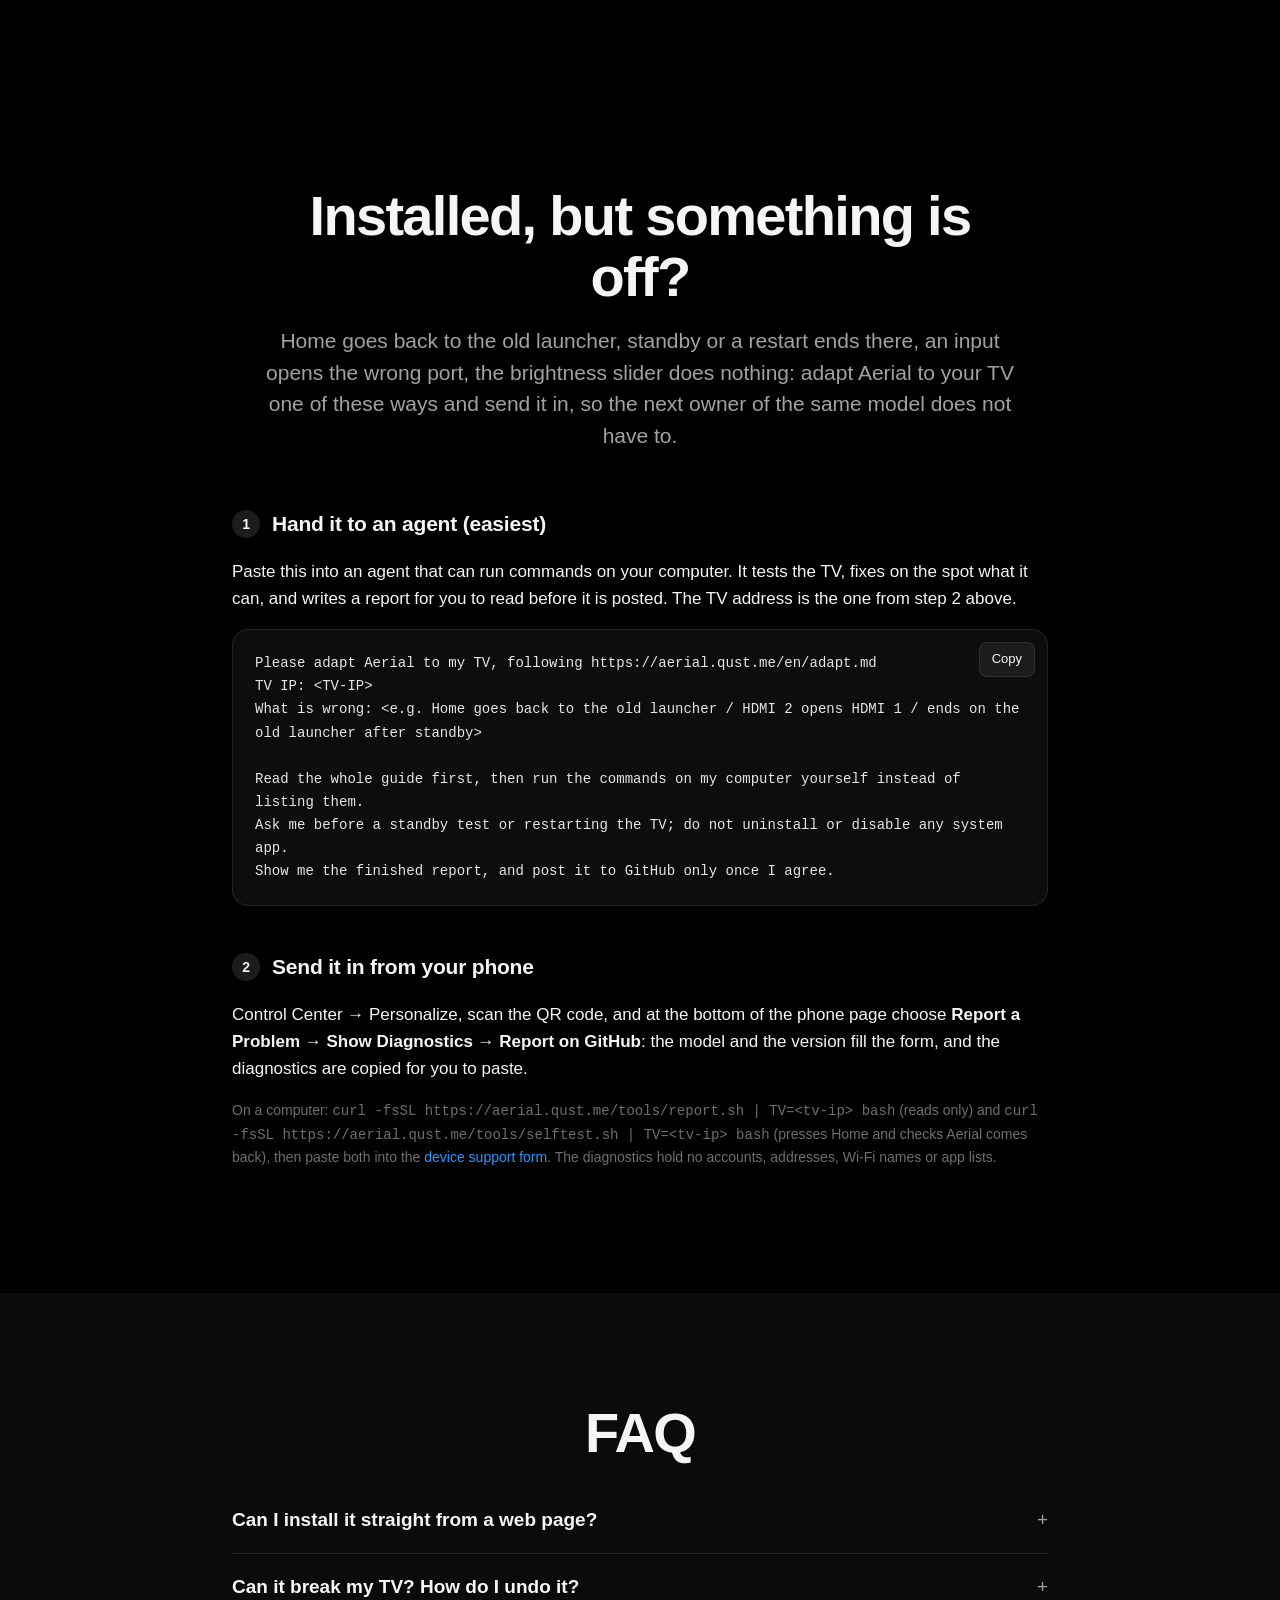
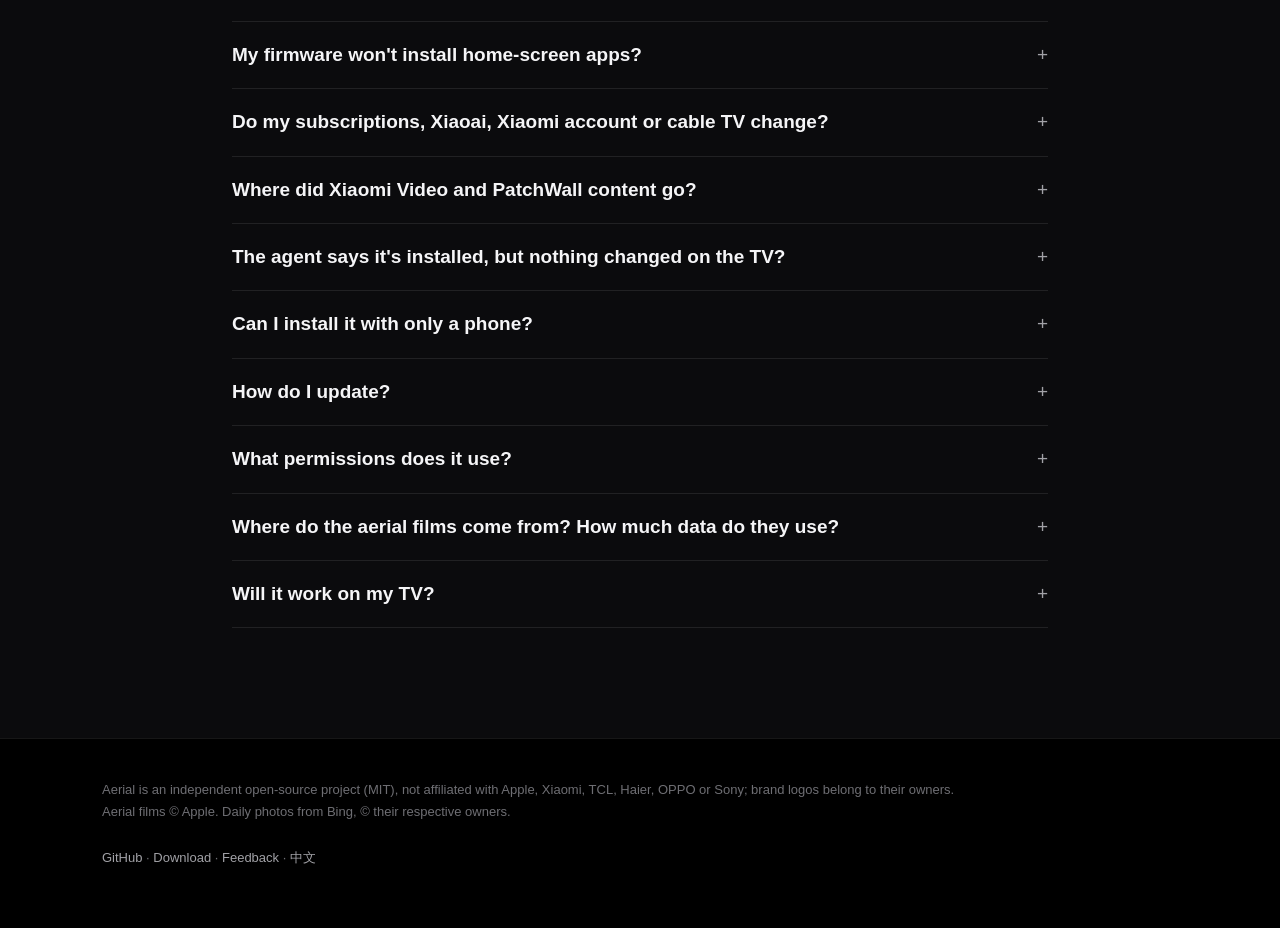
==== commit 3a6581f3: "Site and README: a USB-drive install section with direct links to the standard, guard and Lite APKs " ====
--- a/site/index.html
+++ b/site/index.html
@@ -227,6 +227,7 @@
         <button role="tab" aria-selected="false" data-tab="cli">一行命令</button>
         <button role="tab" aria-selected="false" data-tab="manual">手动</button>
         <button role="tab" aria-selected="false" data-tab="phone">只用手机</button>
+        <button role="tab" aria-selected="false" data-tab="usb">U 盘</button>
         <button role="tab" aria-selected="false" data-tab="lite">Android 4.x</button>
       </div>
 
@@ -263,6 +264,18 @@
           <li>在工具里安装 Aerial（standard 版；装不上时试 guard 版），再按 <a href="agent.md">安装说明</a> 的 Windows 第 3 步逐条授权、第 6 步启动 App。</li>
         </ol>
         <p class="note">这些工具是用户反馈装过的，本仓库没有逐一实测。手机工具一般不能替你完成全部设置，装好后建议再用电脑或 Agent 跑一遍验收。</p>
+      </div>
+
+      <div class="panel" data-panel="usb">
+        <p>不用电脑，也不用上面的第 1、2 步：把 APK 拷进 U 盘，插到电视上，用电视自带的文件管理器打开安装。</p>
+        <ul>
+          <li><a href="download/aerial-standard.apk"><b>aerial-standard.apk</b></a>：Android 5.0 及以上先装这个。</li>
+          <li><a href="download/aerial-guard.apk"><b>aerial-guard.apk</b></a>：上面那个装不上、提示不允许安装桌面类 App 时换这个。</li>
+          <li><a href="download/aerial-lite.apk"><b>aerial-lite.apk</b></a>：Android 4.0–4.4 的老电视（见「Android 4.x」）。</li>
+        </ul>
+        <p>装好后<b>按遥控器的主页键</b>：系统问「使用哪个应用」时选 <b>Aerial</b>，再选「<b>始终</b>」，就设好了，原生 Android TV 一般是这样。</p>
+        <p>直接回到原来的桌面、不问（国产电视大多这样）：从「我的应用」打开 Aerial，它会弹出「设为主屏幕」，按里面的入口去电视设置里打开桌面守护（无障碍）和通知使用权。电视设置里没有这些入口时，Aerial 只能当普通 App 从应用列表打开，要接管主页键就得用电脑或 Agent 设置一次（覆盖安装，设置不丢）。</p>
+        <p class="note">只用 U 盘装时，按主页键、开机、待机醒来能不能回到 Aerial，要看电视设置里有没有这几个入口；用电脑装最稳。以后升级可以在控制中心里点「有新版本」，也可以再用 U 盘装一次。</p>
       </div>
 
       <div class="panel" data-panel="lite">
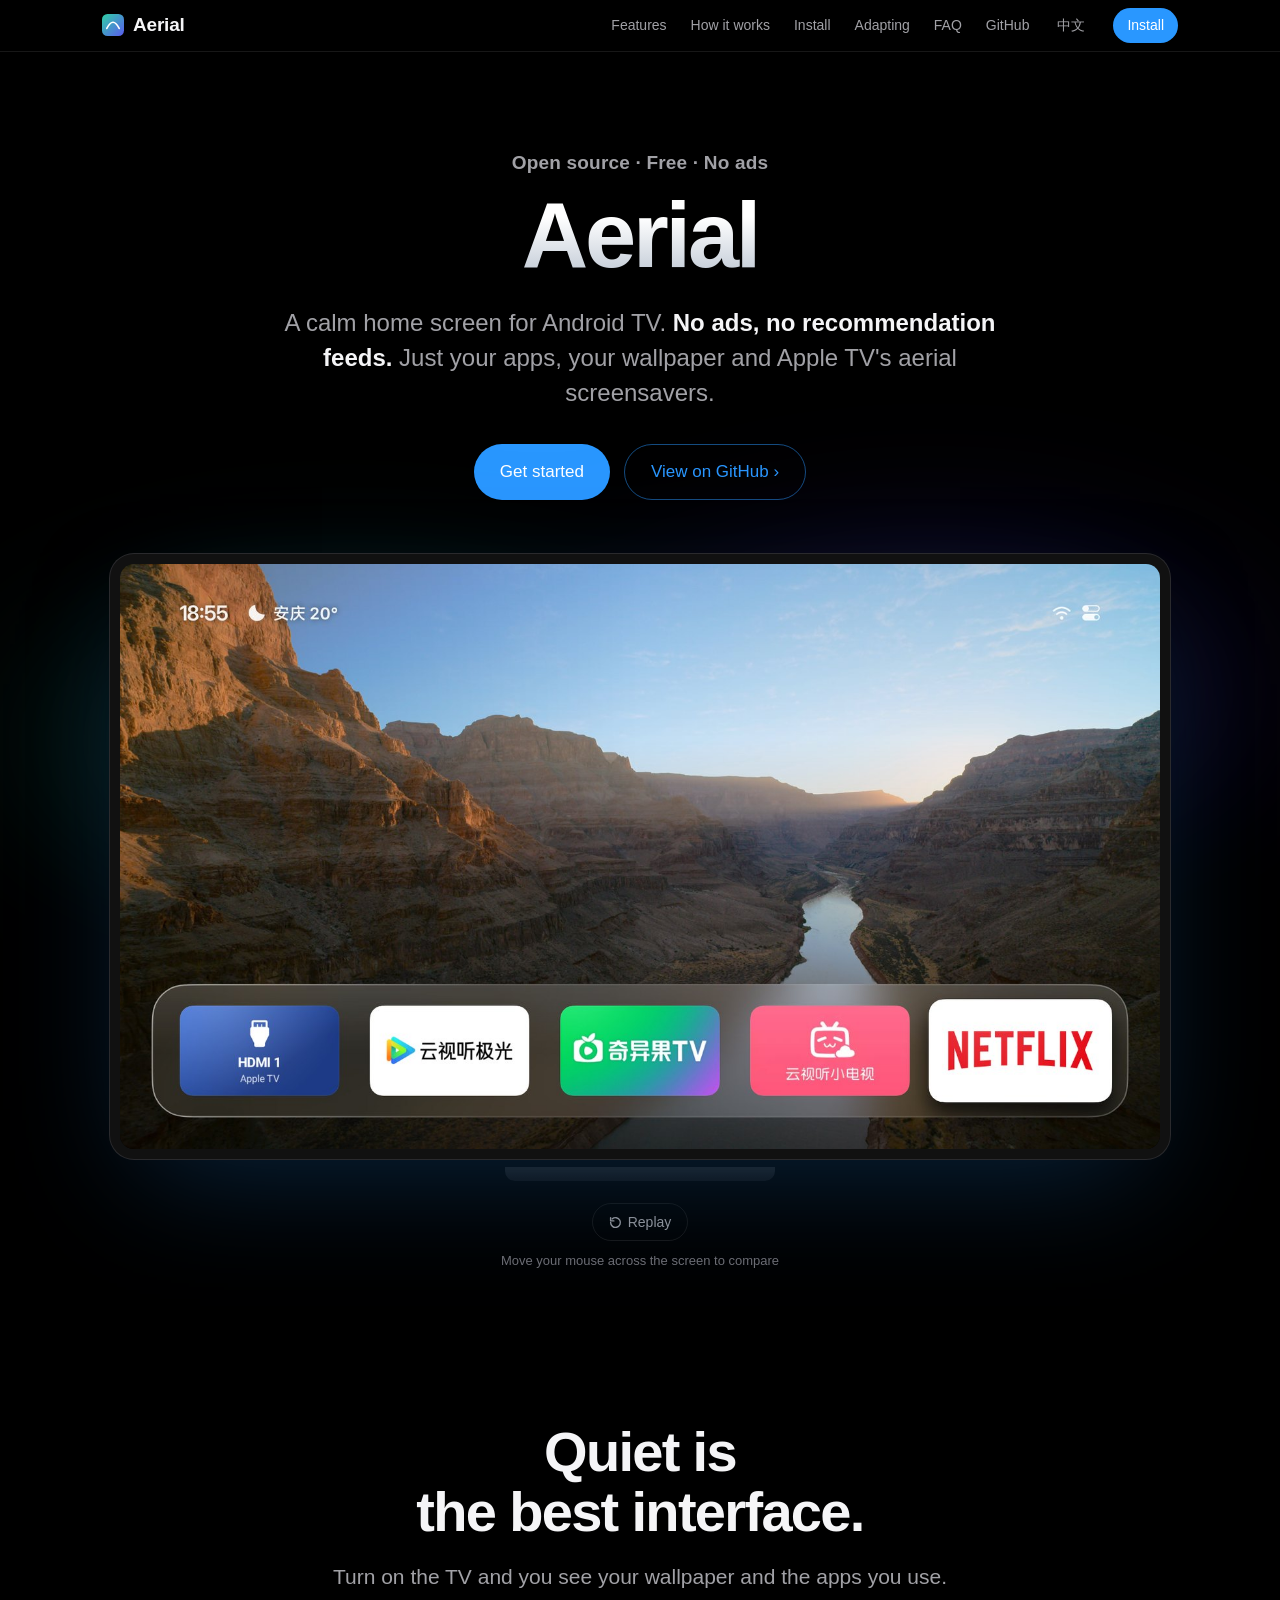
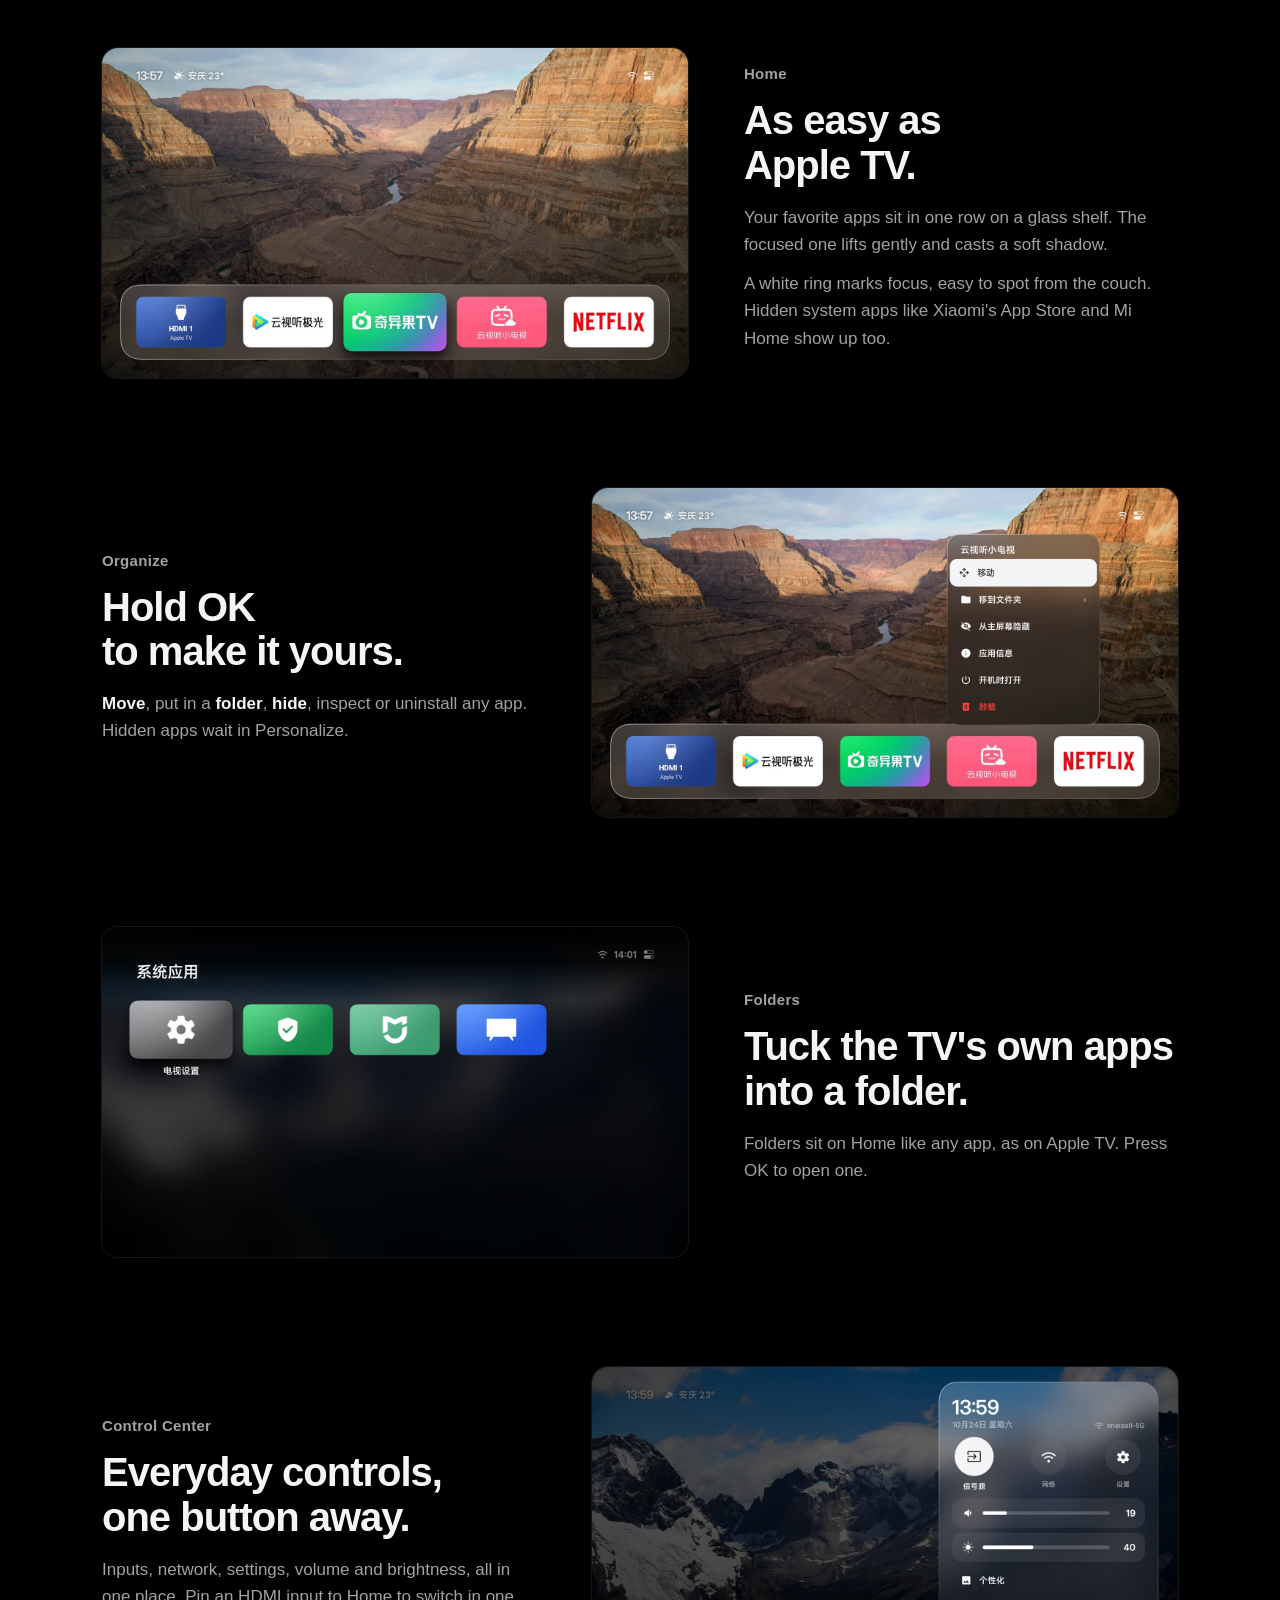
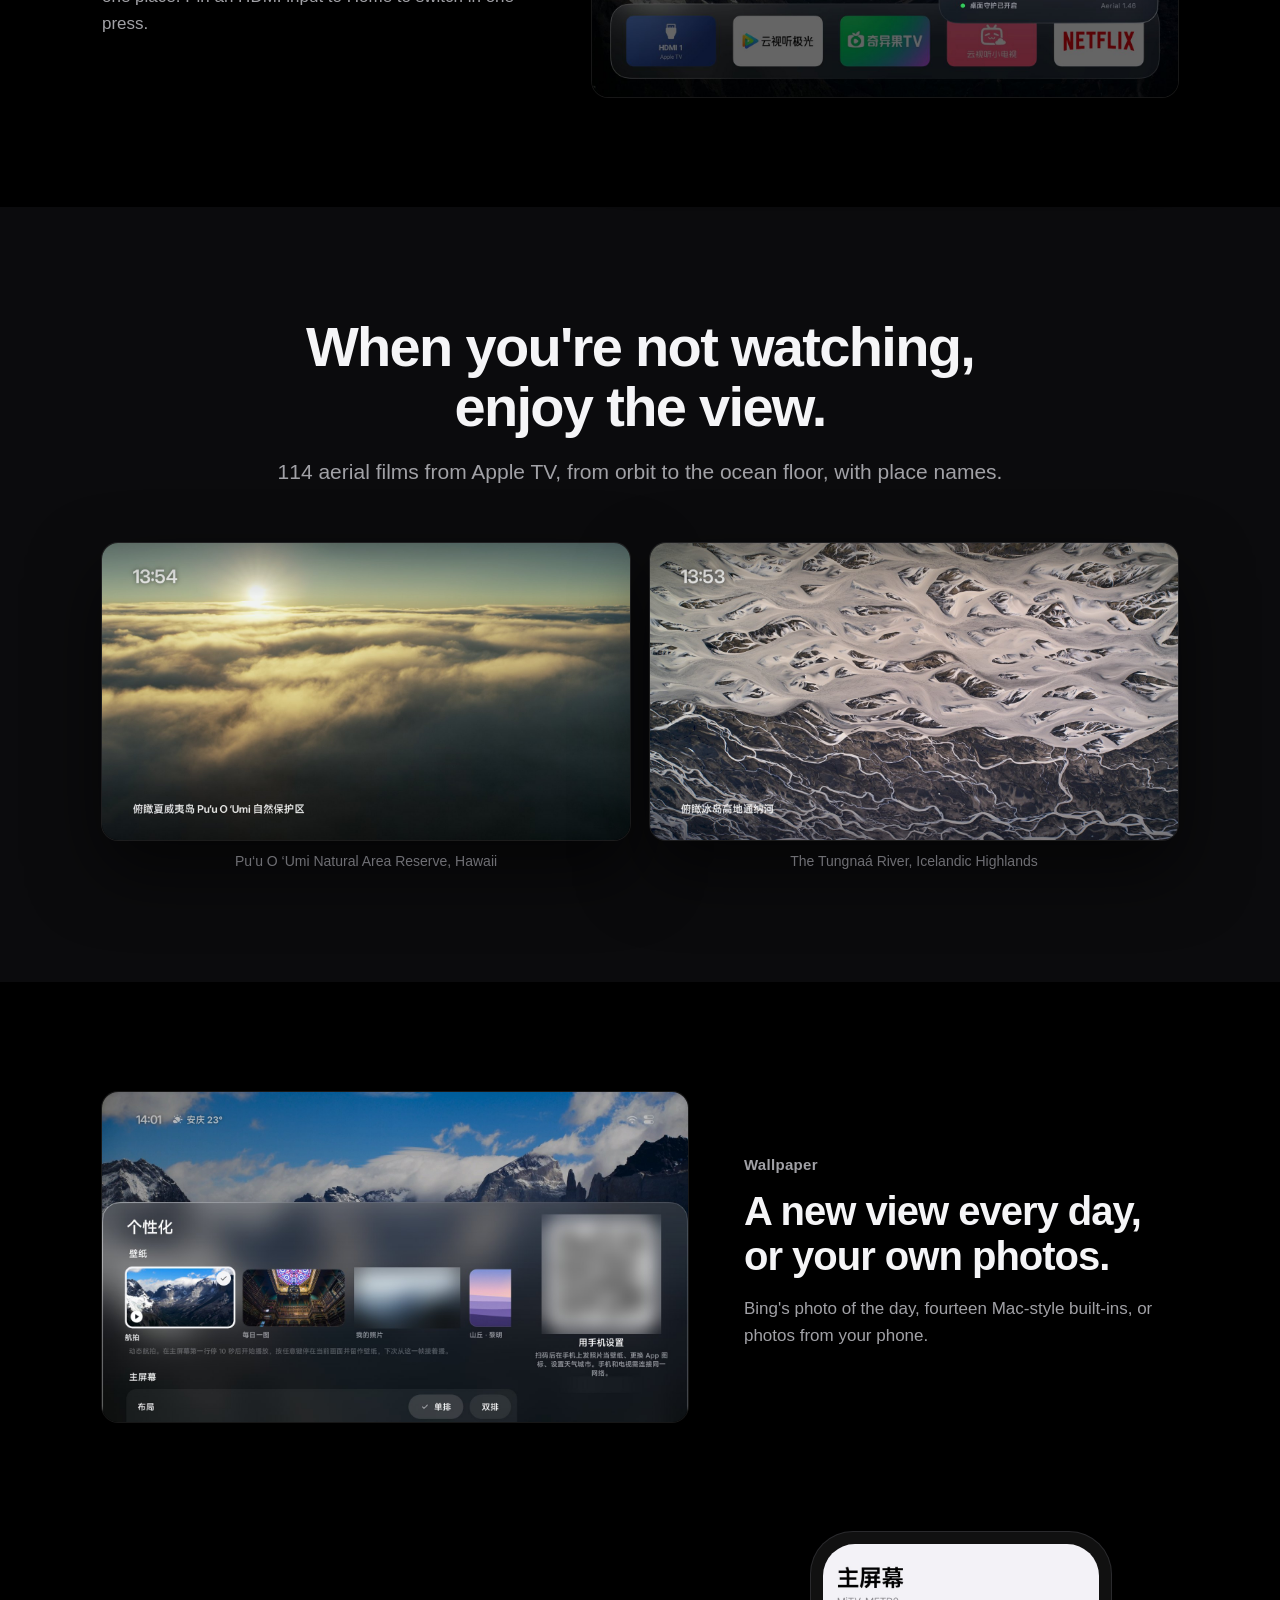
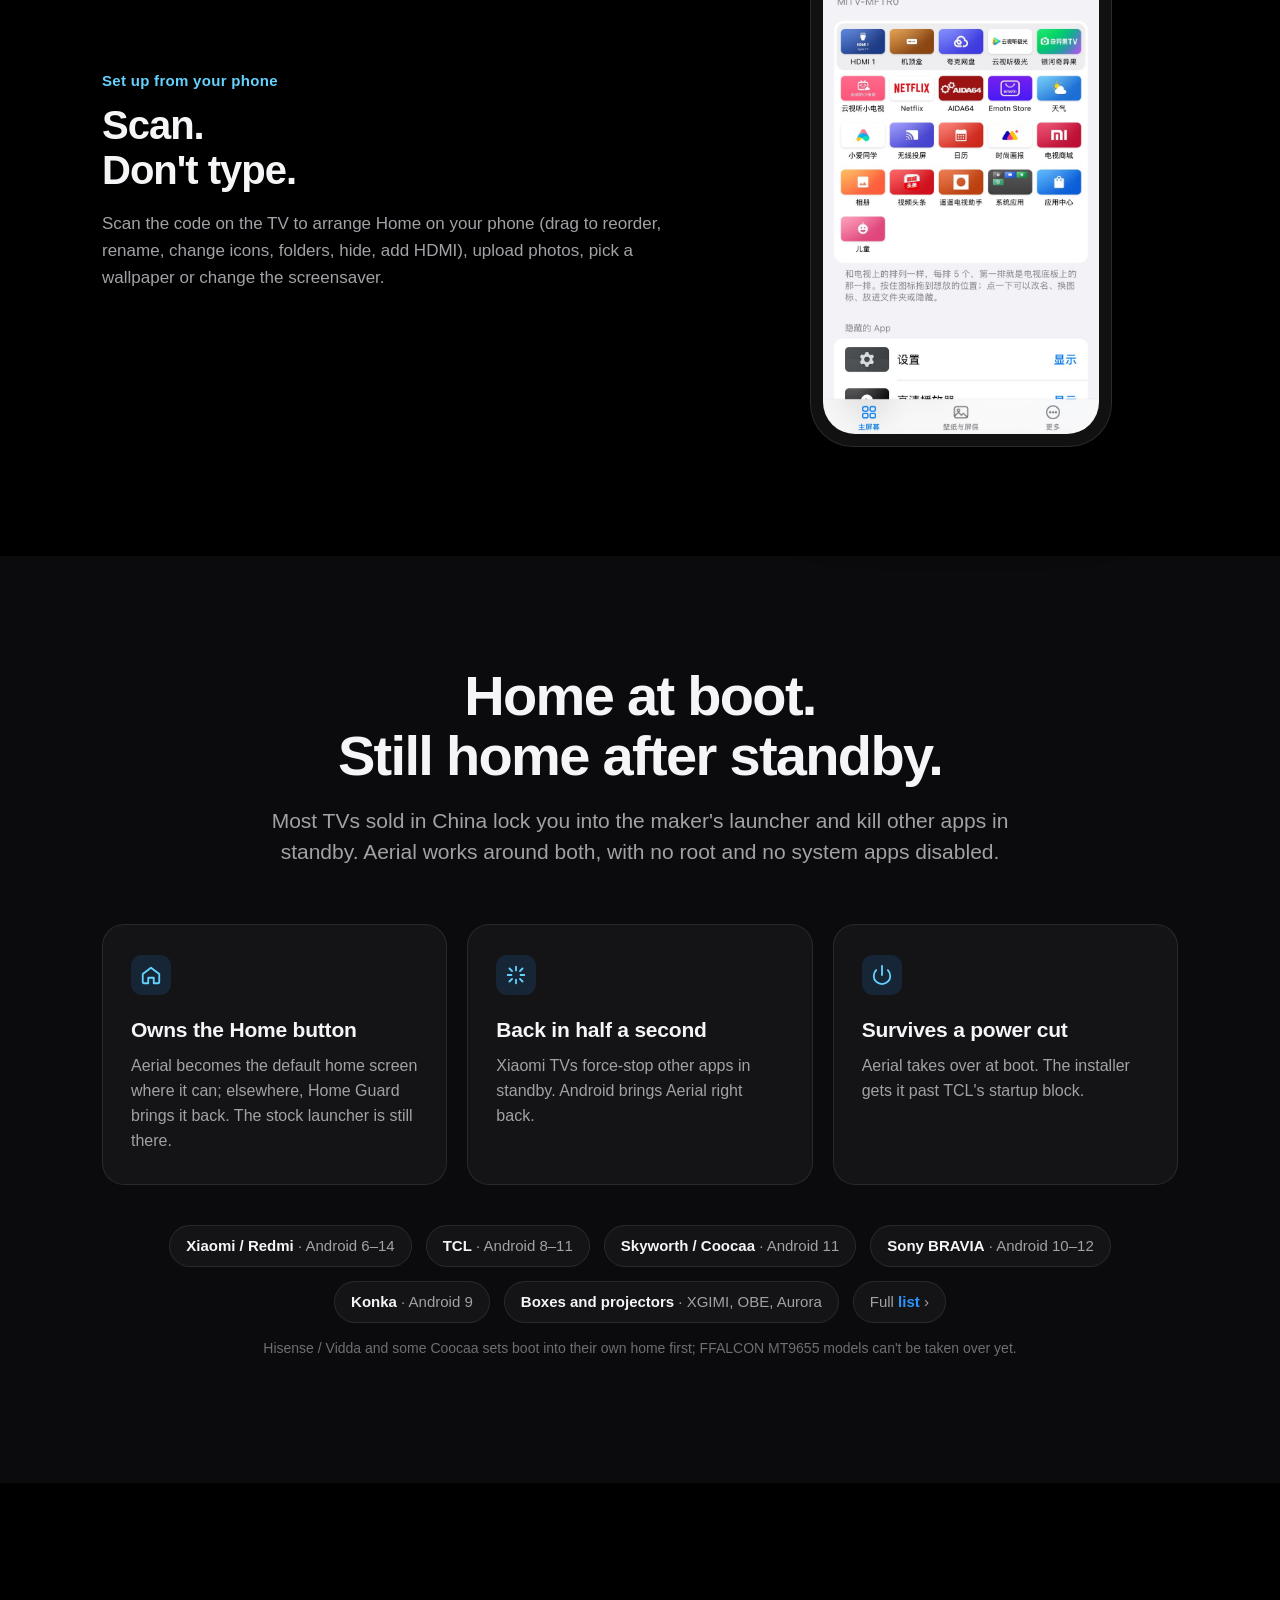
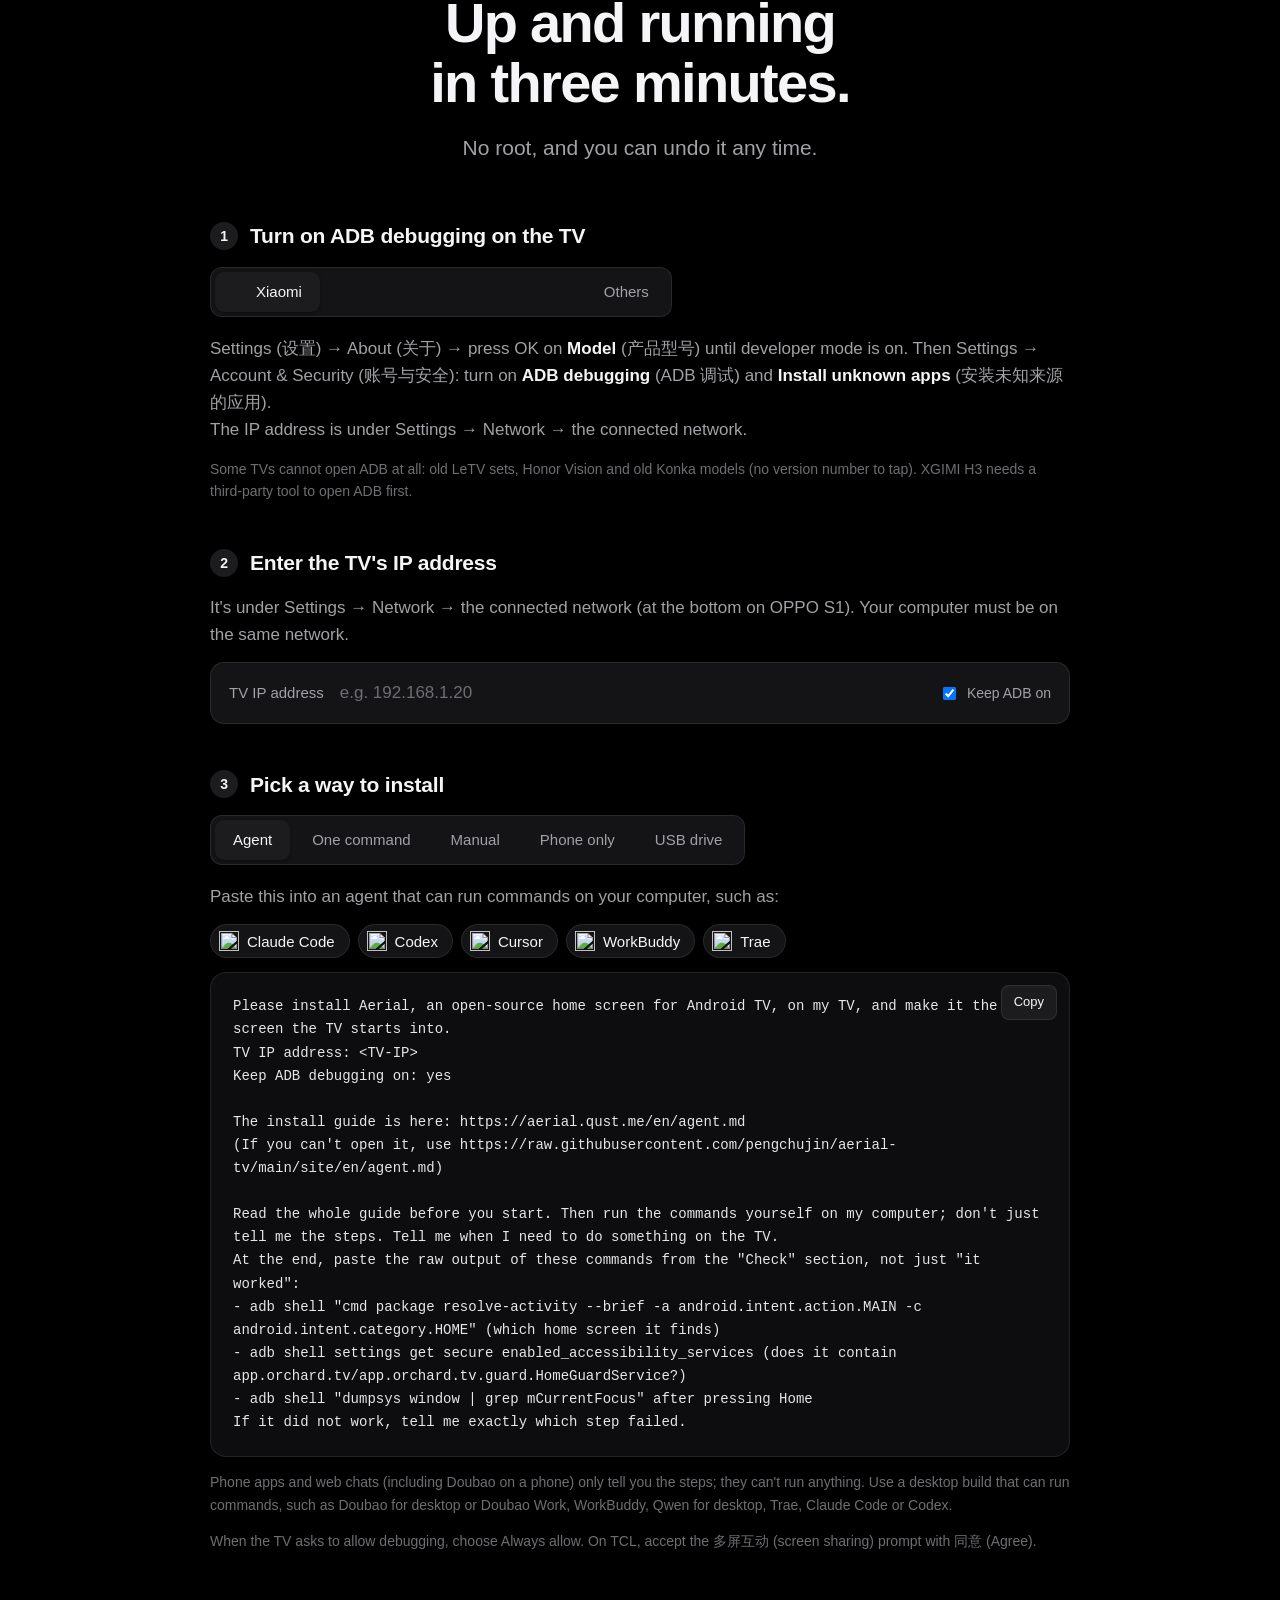
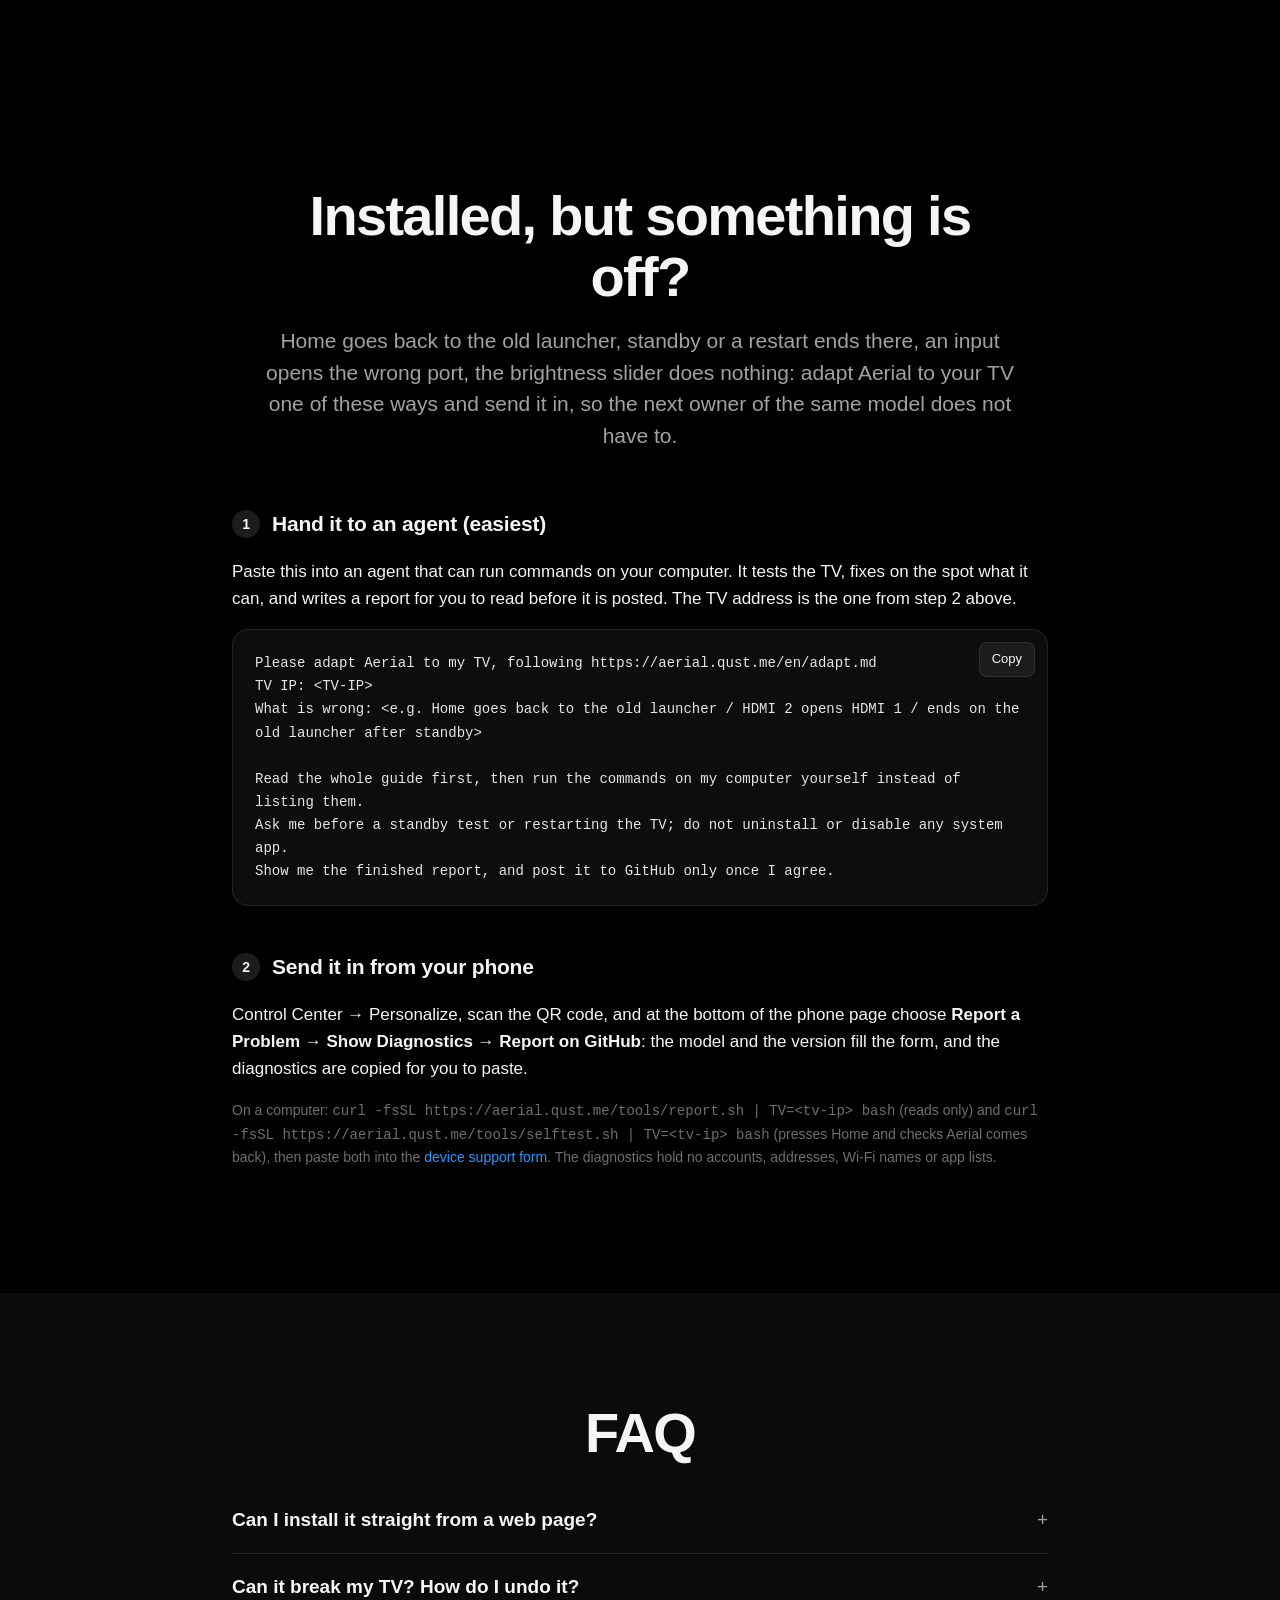
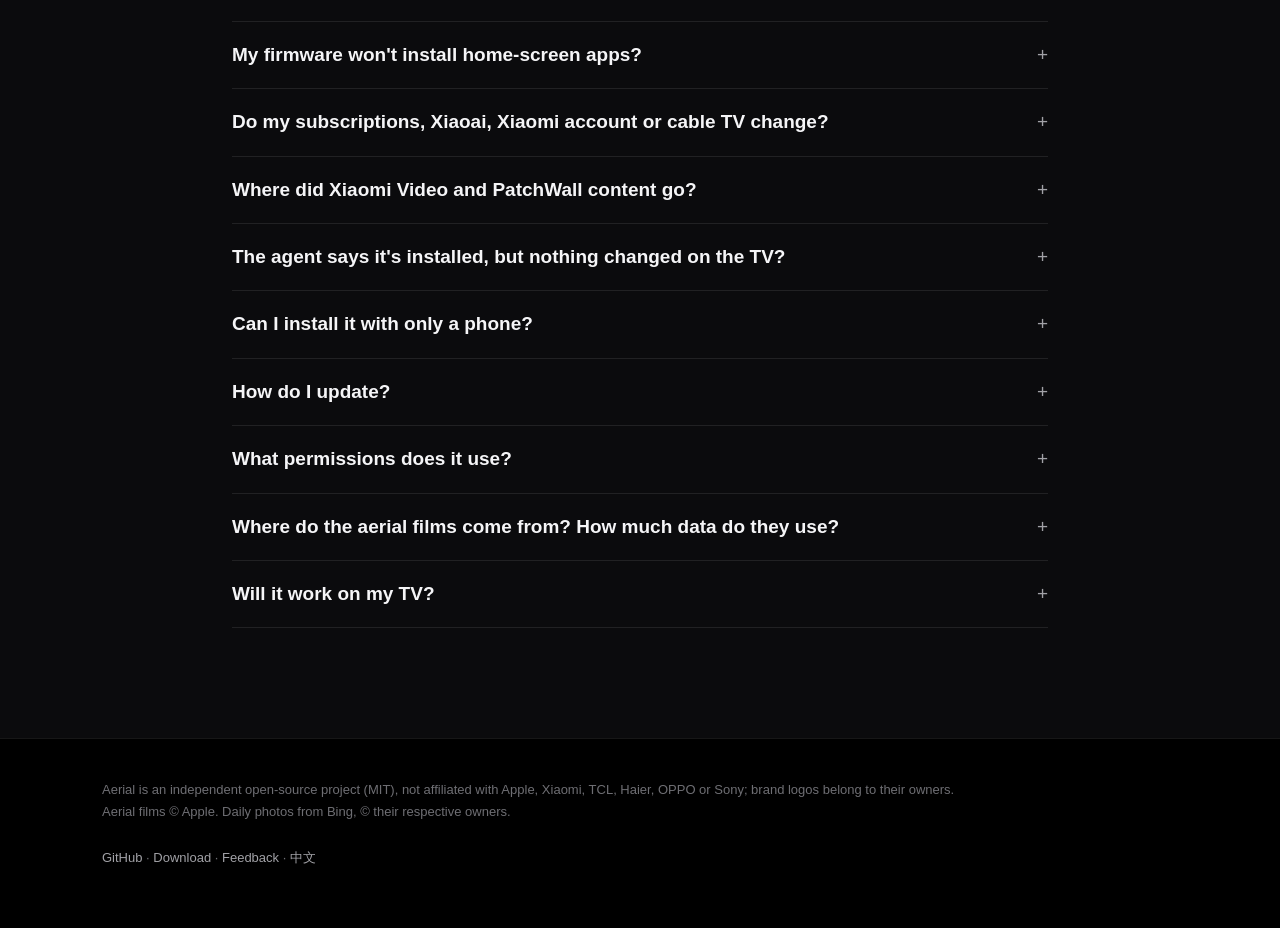
==== commit 59e059b2: "Site: the Android 4.x install tab folded into the USB-drive one The agent and the one-line command a" ====
--- a/site/index.html
+++ b/site/index.html
@@ -228,7 +228,6 @@
         <button role="tab" aria-selected="false" data-tab="manual">手动</button>
         <button role="tab" aria-selected="false" data-tab="phone">只用手机</button>
         <button role="tab" aria-selected="false" data-tab="usb">U 盘</button>
-        <button role="tab" aria-selected="false" data-tab="lite">Android 4.x</button>
       </div>
 
       <div class="panel on" data-panel="agent">
@@ -271,19 +270,14 @@
         <ul>
           <li><a href="download/aerial-standard.apk"><b>aerial-standard.apk</b></a>：Android 5.0 及以上先装这个。</li>
           <li><a href="download/aerial-guard.apk"><b>aerial-guard.apk</b></a>：上面那个装不上、提示不允许安装桌面类 App 时换这个。</li>
-          <li><a href="download/aerial-lite.apk"><b>aerial-lite.apk</b></a>：Android 4.0–4.4 的老电视（见「Android 4.x」）。</li>
+          <li><a href="download/aerial-lite.apk"><b>aerial-lite.apk</b></a>：Android 4.0–4.4 的老电视、老盒子用的 Aerial Lite（测试版）。「交给 Agent」和「一行命令」会自动选 Lite，不会装错。</li>
         </ul>
         <p>装好后<b>按遥控器的主页键</b>：系统问「使用哪个应用」时选 <b>Aerial</b>，再选「<b>始终</b>」，就设好了，原生 Android TV 一般是这样。</p>
         <p>直接回到原来的桌面、不问（国产电视大多这样）：从「我的应用」打开 Aerial，它会弹出「设为主屏幕」，按里面的入口去电视设置里打开桌面守护（无障碍）和通知使用权。电视设置里没有这些入口时，Aerial 只能当普通 App 从应用列表打开，要接管主页键就得用电脑或 Agent 设置一次（覆盖安装，设置不丢）。</p>
         <p class="note">只用 U 盘装时，按主页键、开机、待机醒来能不能回到 Aerial，要看电视设置里有没有这几个入口；用电脑装最稳。以后升级可以在控制中心里点「有新版本」，也可以再用 U 盘装一次。</p>
-      </div>
-
-      <div class="panel" data-panel="lite">
-        <p><b>Aerial Lite</b> 是给 <b>Android 4.0–4.4</b> 老电视、老盒子用的单独版本，外观和完整版一样。<b>现在是第一版（1.0），属于测试版</b>，只在虚拟机和新电视上测过，真实 4.x 电视上可能还有不少小问题。</p>
-        <p><b>不用单独操作</b>：「交给 Agent」和「一行命令」会先看电视的系统版本，4.x 装 Lite，5.0 及以上装完整版，不会装错。</p>
-        <p>没有电脑时：下载 <a href="download/aerial-lite.apk"><b>aerial-lite.apk</b></a> 拷进 U 盘，用电视的文件管理器打开安装（只装在 4.x 电视上）。装好后<b>按遥控器的主页键</b>，在系统问「使用哪个应用」时选 <b>Aerial Lite</b>，再选「<b>始终</b>」。</p>
-        <p class="note">Lite 没有桌面守护：固件把主页键锁死在自家桌面时，只能从应用列表打开 Lite。也没有航拍壁纸、信号源磁贴和应用内升级（升级就是再装一次）。还原：设置 → 应用 → Aerial Lite → 清除默认设置，或者卸载它。有问题请用<a href="https://github.com/pengchujin/aerial-tv/issues/new?template=device.yml">机型适配模板</a>反馈，标题写上 Lite。</p>
-      </div>
+        <p class="note">Aerial Lite 外观和完整版一样，但没有桌面守护：装好后按主页键选 <b>Aerial Lite</b>、再选「始终」；固件把主页键锁死在自家桌面时，只能从应用列表打开。也没有航拍壁纸、信号源磁贴和应用内升级（升级就是再装一次）。还原：设置 → 应用 → Aerial Lite → 清除默认设置，或者卸载它。有问题请用<a href="https://github.com/pengchujin/aerial-tv/issues/new?template=device.yml">机型适配模板</a>反馈，标题写上 Lite。</p>
+      </div>
+
 
       <p class="note">电视问是否允许调试时，选「始终允许」。TCL 会弹「多屏互动：正在发起应用推送」，选「同意」。</p>
     </div>
@@ -356,7 +350,7 @@
       </details>
       <details>
         <summary>我的电视能用吗？</summary>
-        <p>先看<a href="https://github.com/pengchujin/aerial-tv#支持的机型">机型列表</a>。不在列表里的大概率也可以，原生 Android TV / Google TV 最省事。LG webOS、三星 Tizen、华为鸿蒙智慧屏的系统不一样，装不了；Android 4.0–4.4 的老电视用 Aerial Lite（测试版，见安装区的「Android 4.x」），更老的不支持。老乐视、荣耀智慧屏、老康佳（看不到版本号）等机型打不开 ADB，暂时没有办法。老电视或内存小的电视会自动用「流畅」效果，也可以在 个性化 → 效果 里手动选。遇到问题见上面的<a href="#adapt">「装好了，但有地方不对？」</a>。</p>
+        <p>先看<a href="https://github.com/pengchujin/aerial-tv#支持的机型">机型列表</a>。不在列表里的大概率也可以，原生 Android TV / Google TV 最省事。LG webOS、三星 Tizen、华为鸿蒙智慧屏的系统不一样，装不了；Android 4.0–4.4 的老电视用 Aerial Lite（测试版，见安装区的「U 盘」，Agent 和一行命令会自动装它），更老的不支持。老乐视、荣耀智慧屏、老康佳（看不到版本号）等机型打不开 ADB，暂时没有办法。老电视或内存小的电视会自动用「流畅」效果，也可以在 个性化 → 效果 里手动选。遇到问题见上面的<a href="#adapt">「装好了，但有地方不对？」</a>。</p>
       </details>
     </div>
   </div>
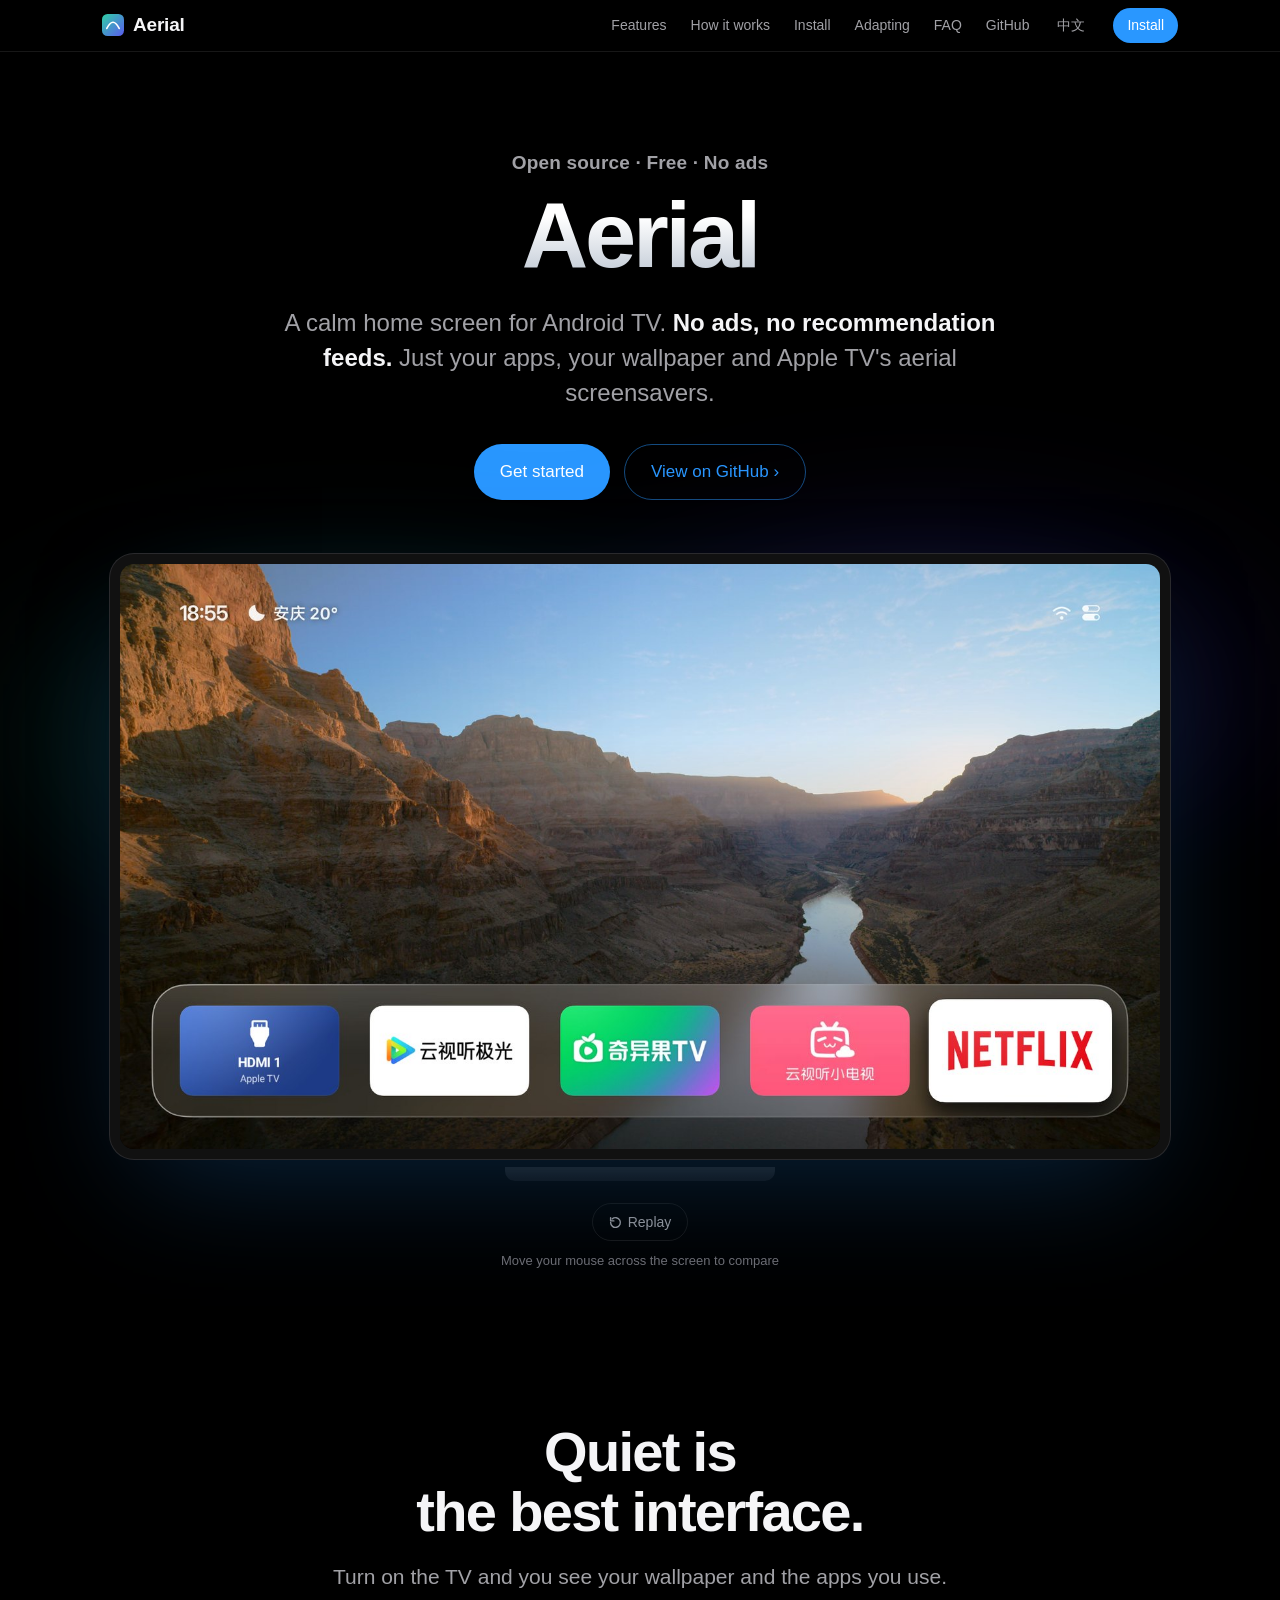
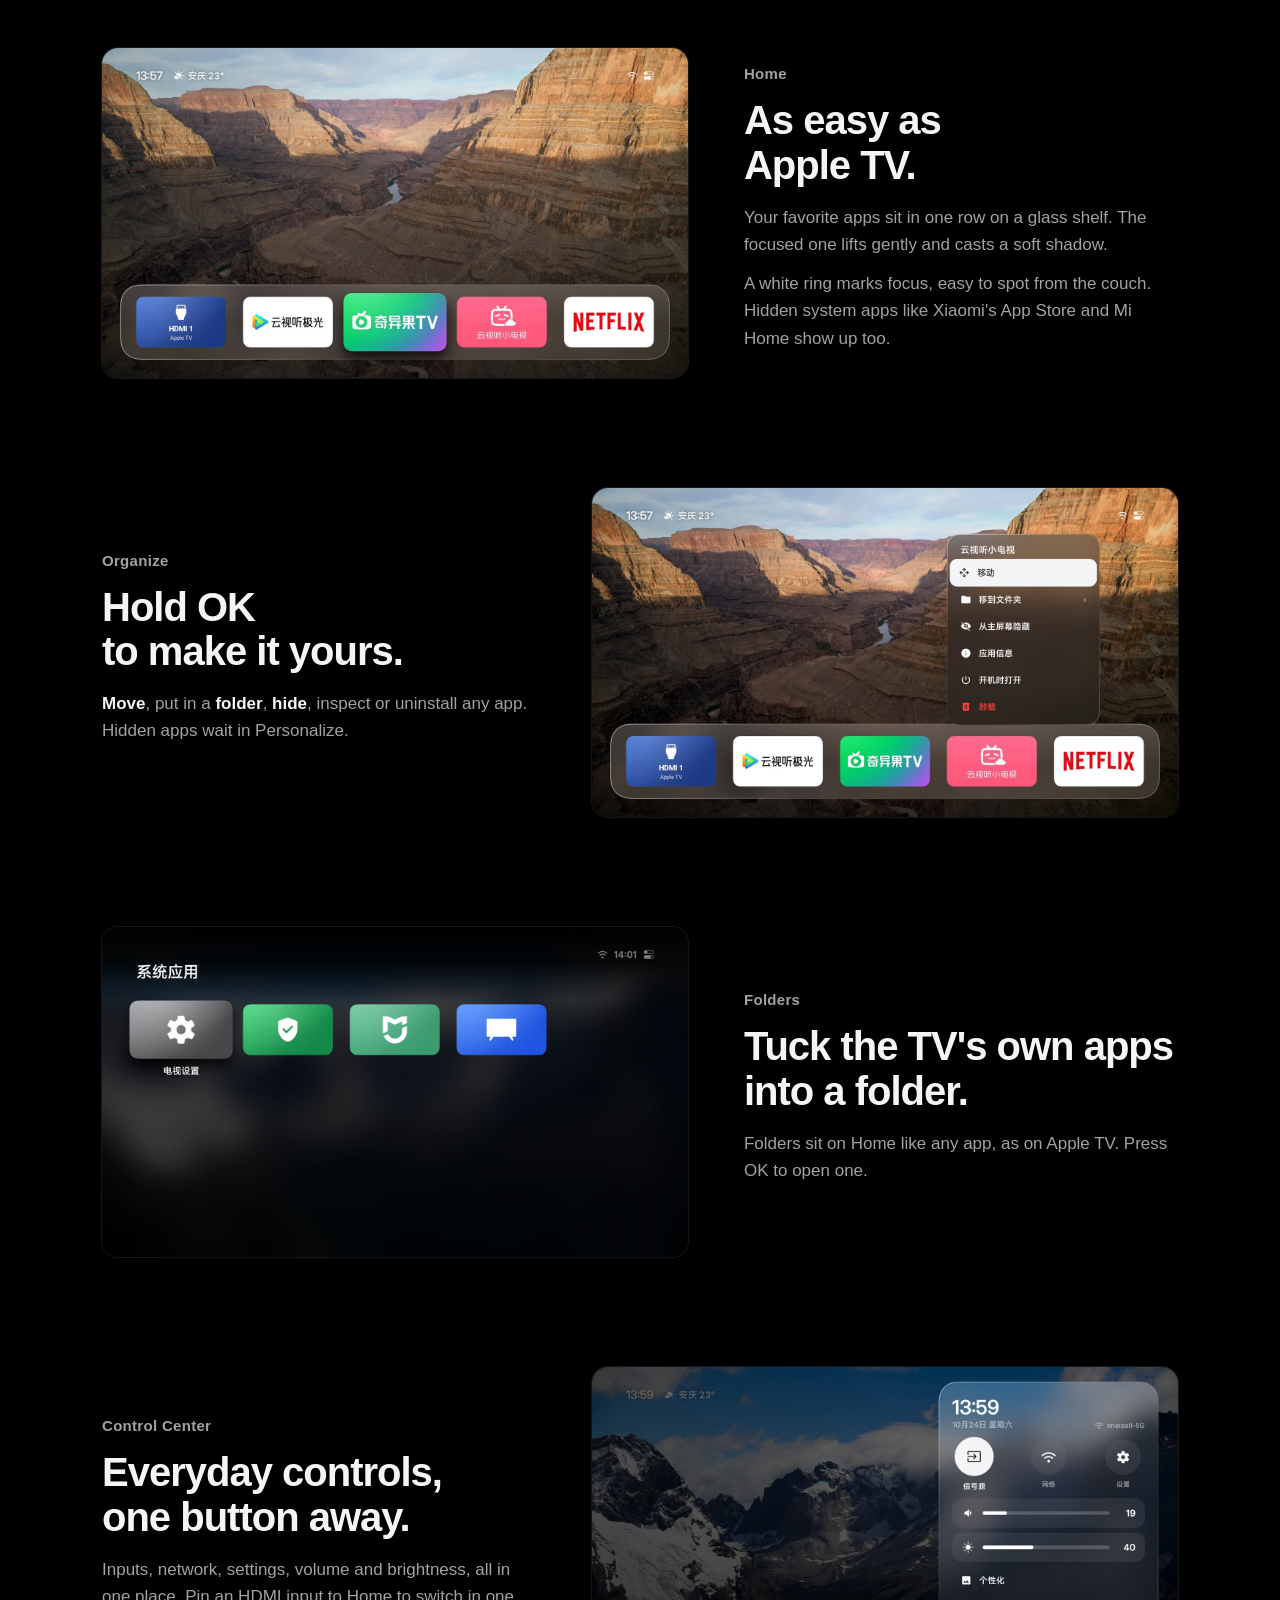
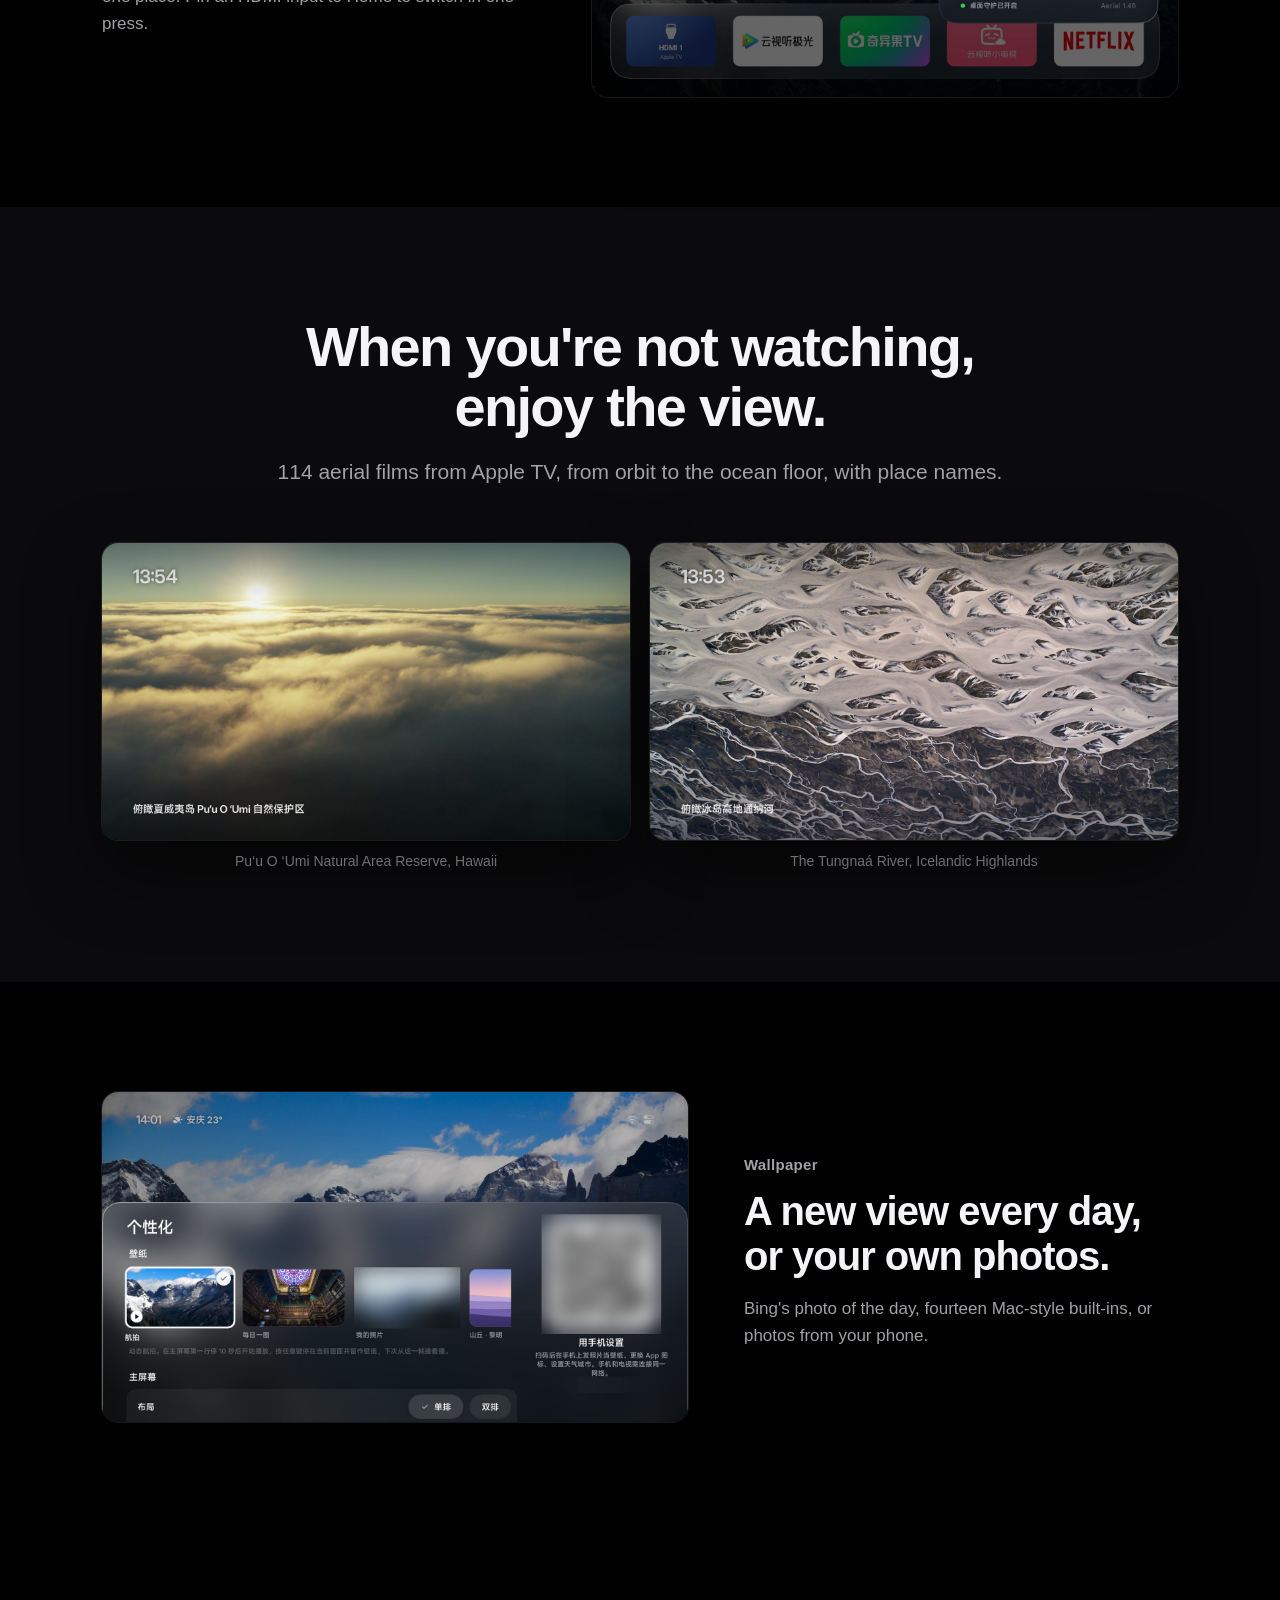
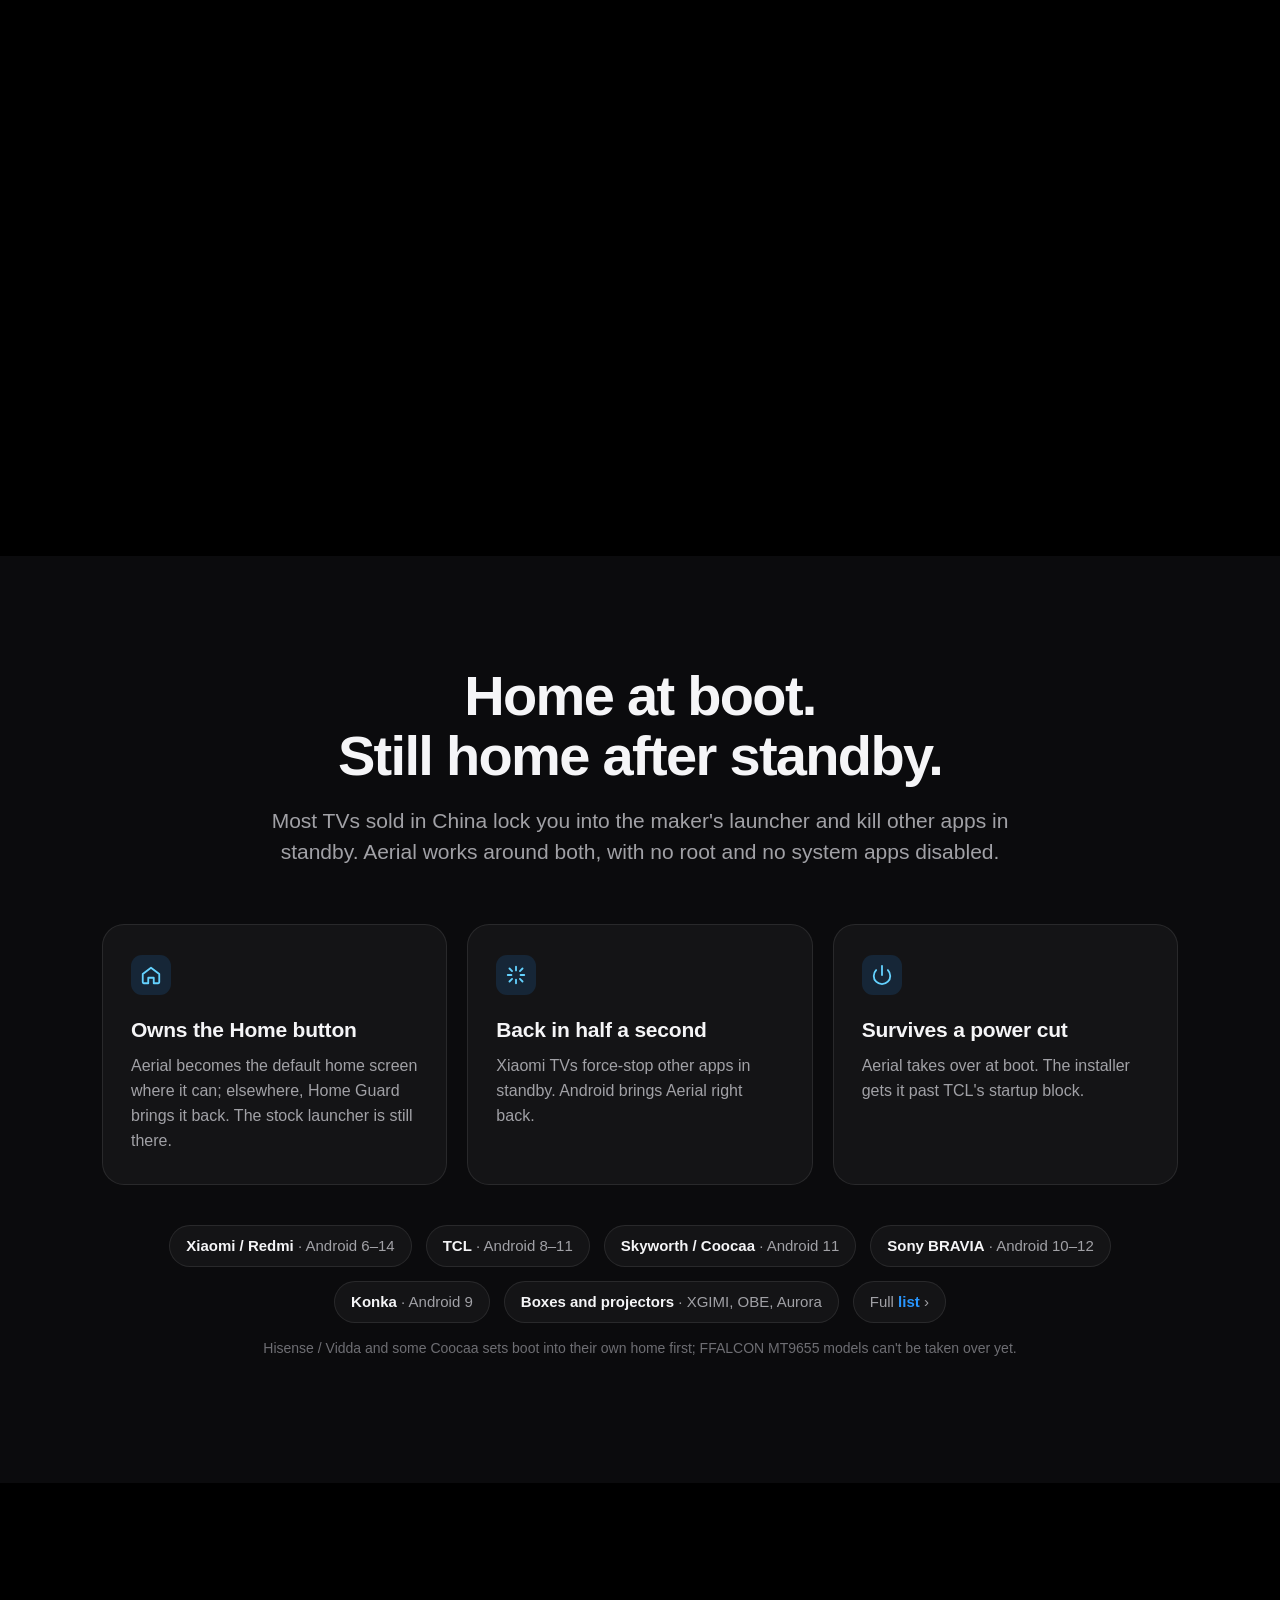
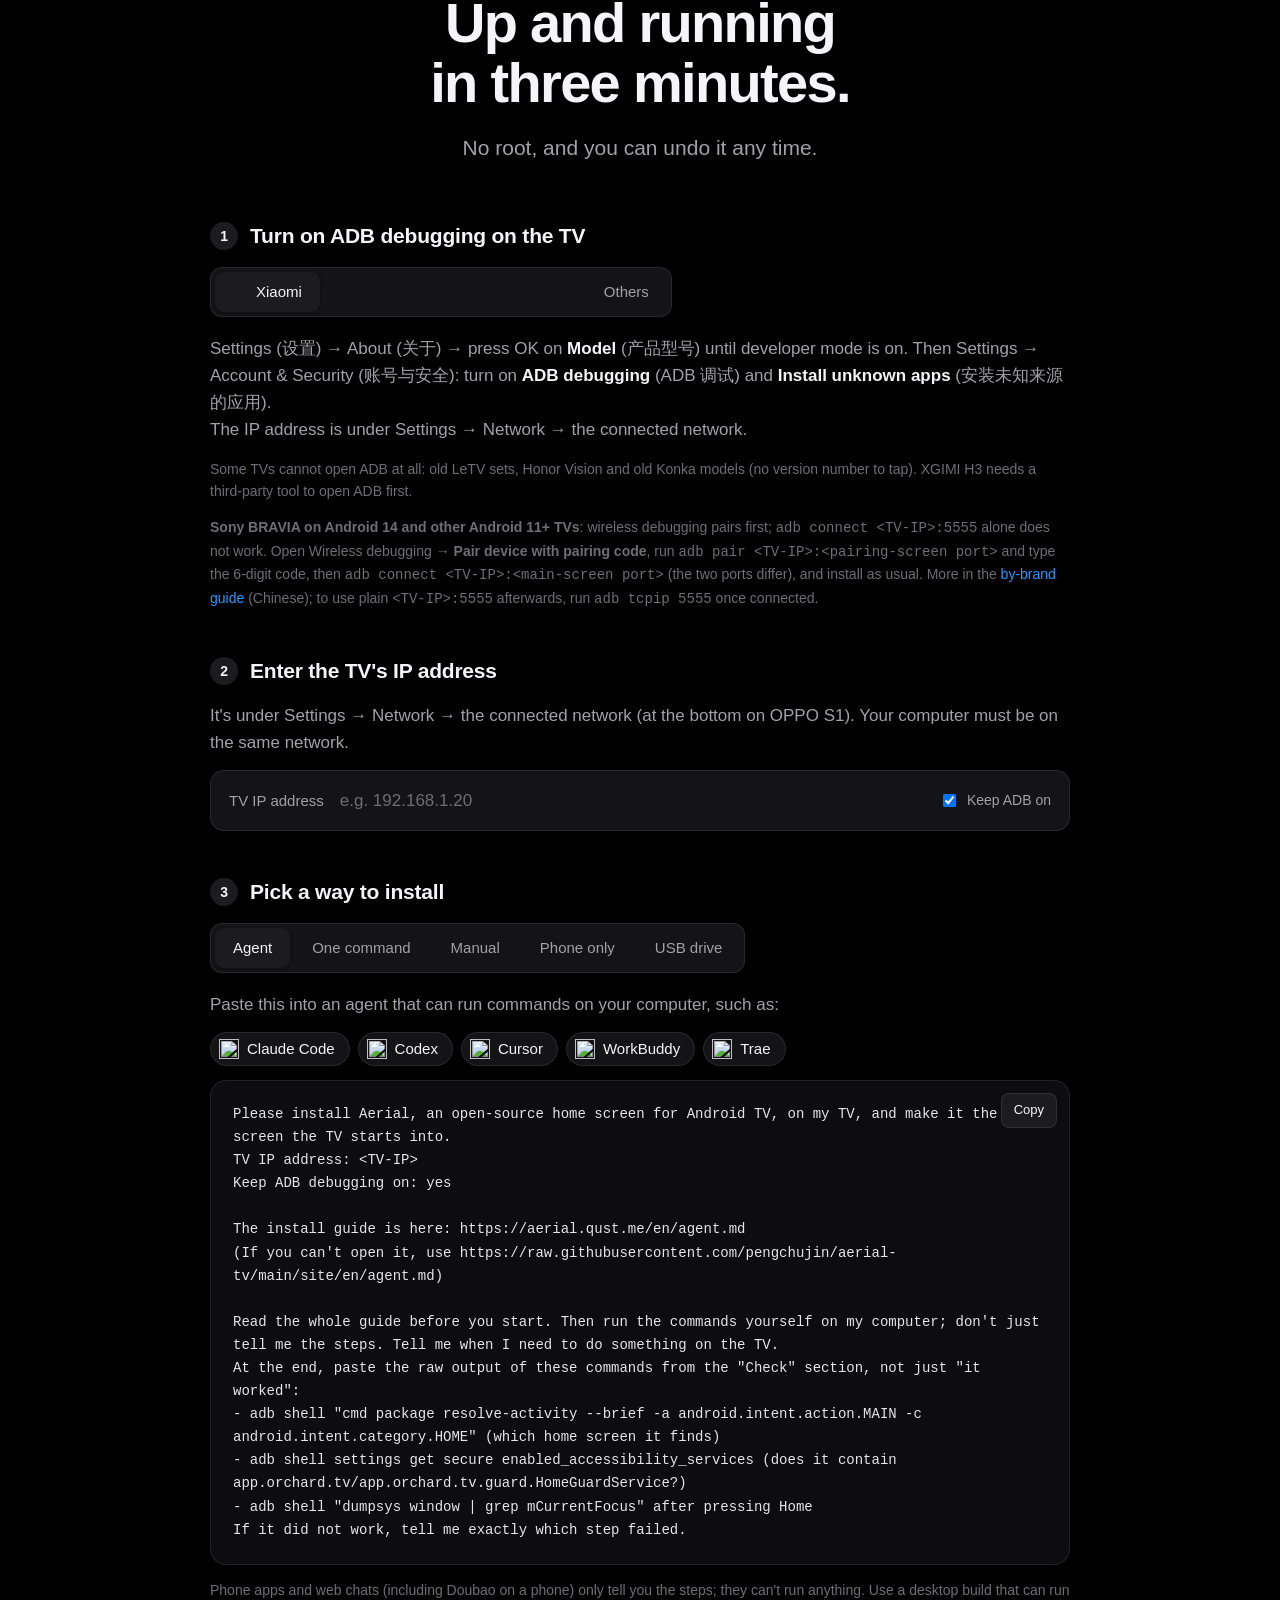
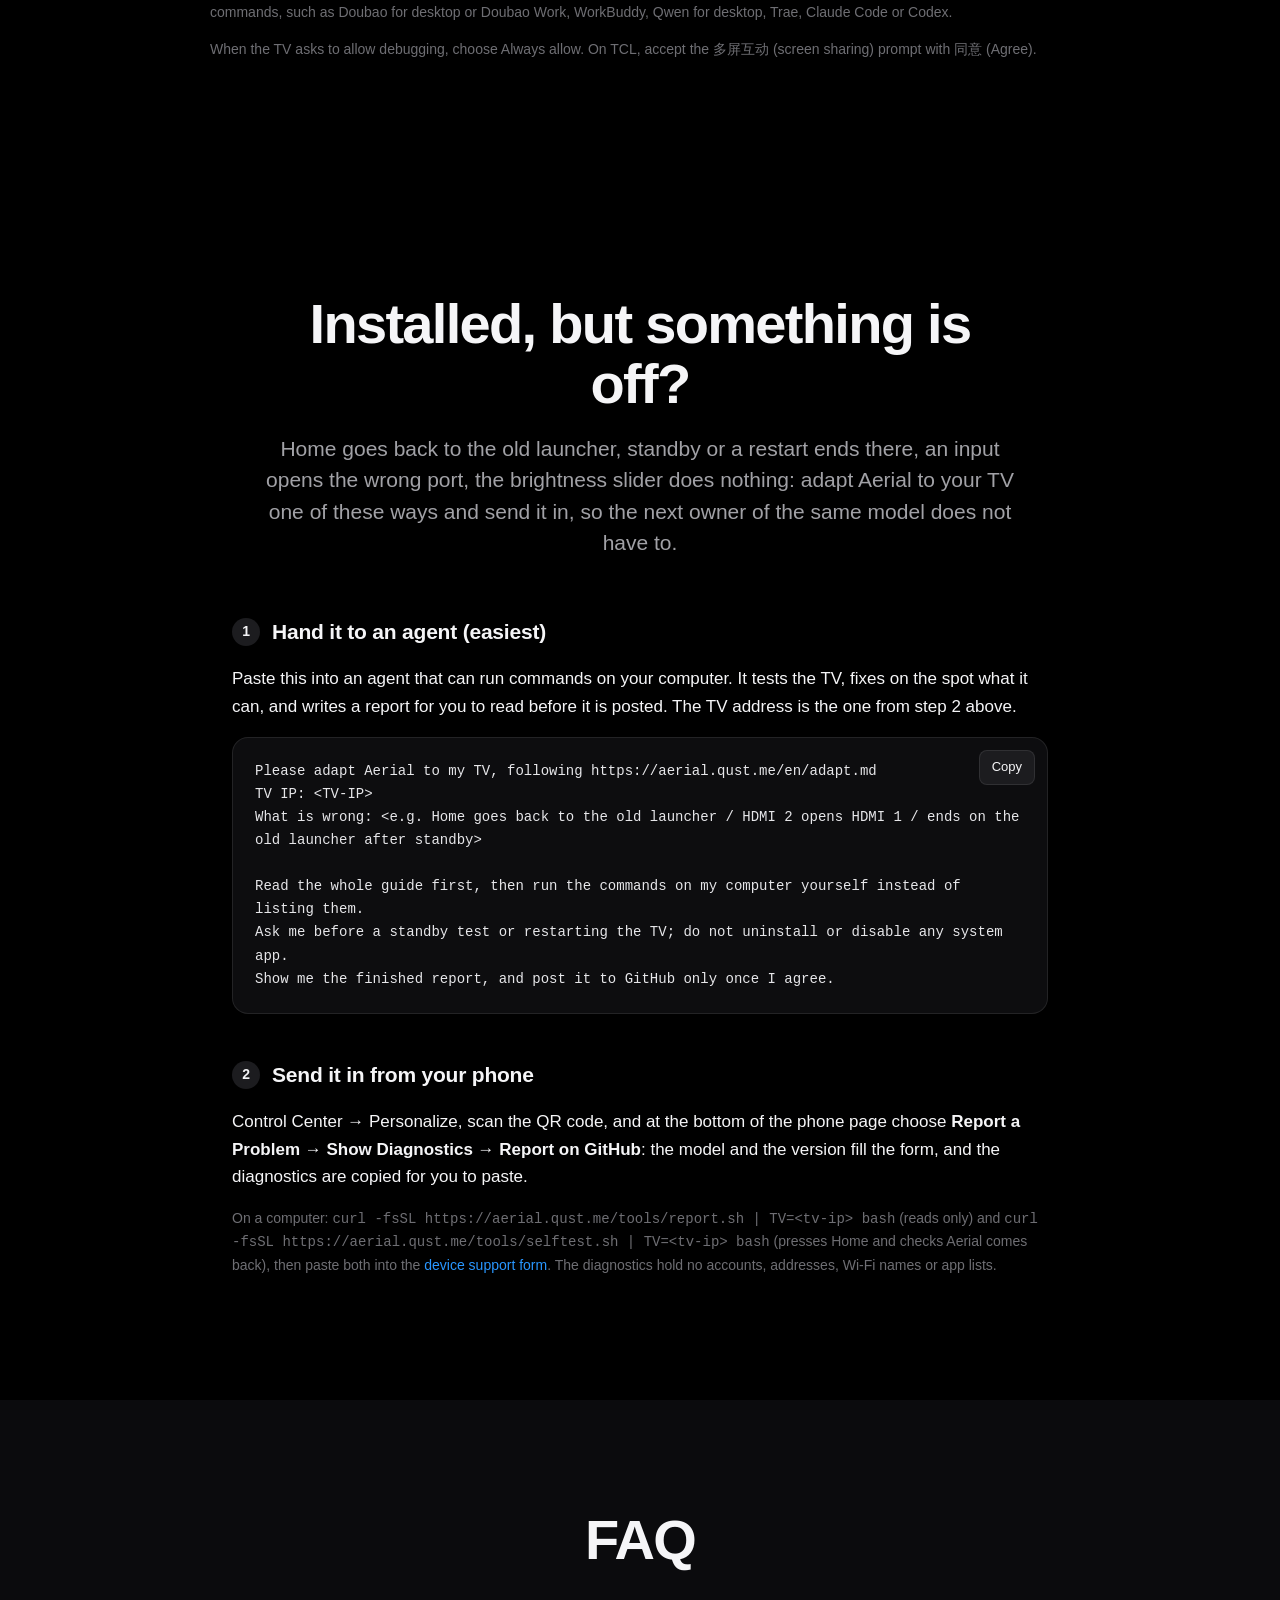
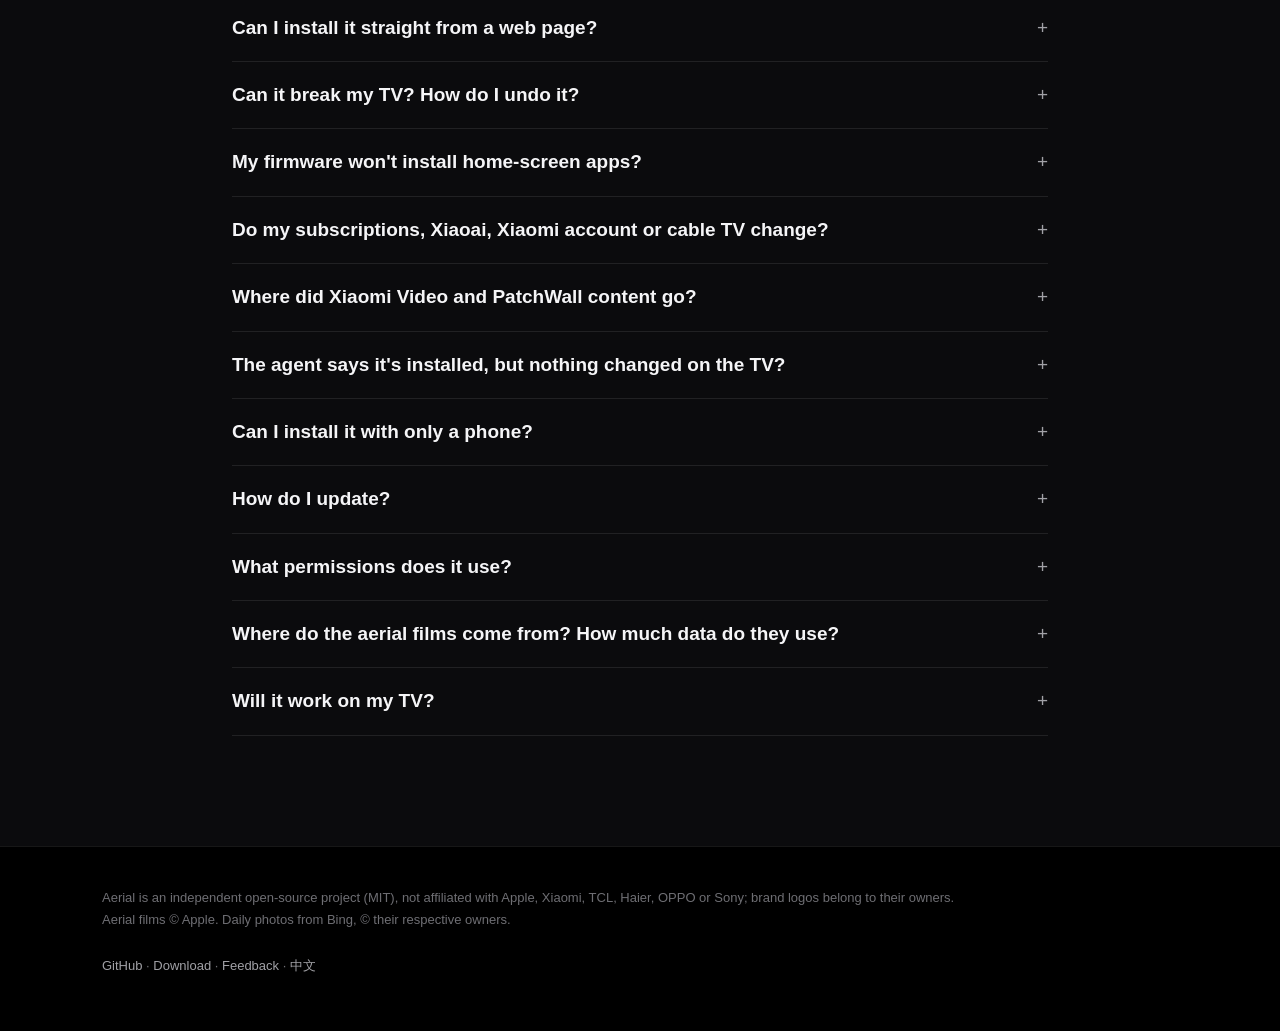
==== commit 73ef07b2: "Docs: Android 11+ wireless debugging pairing before install (#747) Sony BRAVIA on Android 14 (and Go" ====
--- a/site/index.html
+++ b/site/index.html
@@ -212,6 +212,7 @@
       <div class="panel" data-panel="oppo"><p>设置 → 系统 → 关于本机 → <b>设备型号</b>，按 <b>上上右右</b> 再按确认；然后到 设置 → 系统 → <b>开发者选项</b>，打开 <b>USB 调试</b>（有的机型叫「ADB 调试」）。<br>IP 在 设置 → 网络 → 已连接的网络 <b>最下面</b>。</p></div>
       <div class="panel" data-panel="other"><p>设置 → 设备偏好设置 → 关于 → 连按 <b>内部版本号</b>（Build，不是「Android 版本」）7 次，再在开发者选项里打开 <b>USB 调试</b>。<br>IP 在 设置 → 网络 → 已连接的网络 里。</p></div>
       <p class="note">老乐视、荣耀智慧屏、老康佳（看不到版本号）等机型打不开 ADB。极米 H3 需先用第三方工具打开 ADB，见机型说明。</p>
+      <p class="note"><b>索尼 BRAVIA 的 Android 14 等 Android 11 以上的电视</b>：无线调试第一次要先配对，不能直接 <code>adb connect &lt;电视IP&gt;:5555</code>。打开 无线调试 → <b>使用配对码配对设备</b>，运行 <code>adb pair &lt;电视IP&gt;:&lt;配对屏端口&gt;</code> 并输入 6 位配对码，再 <code>adb connect &lt;电视IP&gt;:&lt;无线调试主页端口&gt;</code>（两组端口不一样），然后照常安装。详见 <a href="https://github.com/pengchujin/aerial-tv/blob/main/docs/devices/adb-by-brand.md">分品牌说明</a>；装好后想以后直接用 <code>&lt;电视IP&gt;:5555</code>，连上时再运行一次 <code>adb tcpip 5555</code>。</p>
 
       <h3 class="step"><span>2</span>填上电视 IP</h3>
       <p class="hint">在电视的 设置 → 网络 → 已连接的网络 里（OPPO S1 在这一页最下面）。电脑要和电视连同一个网络。</p>
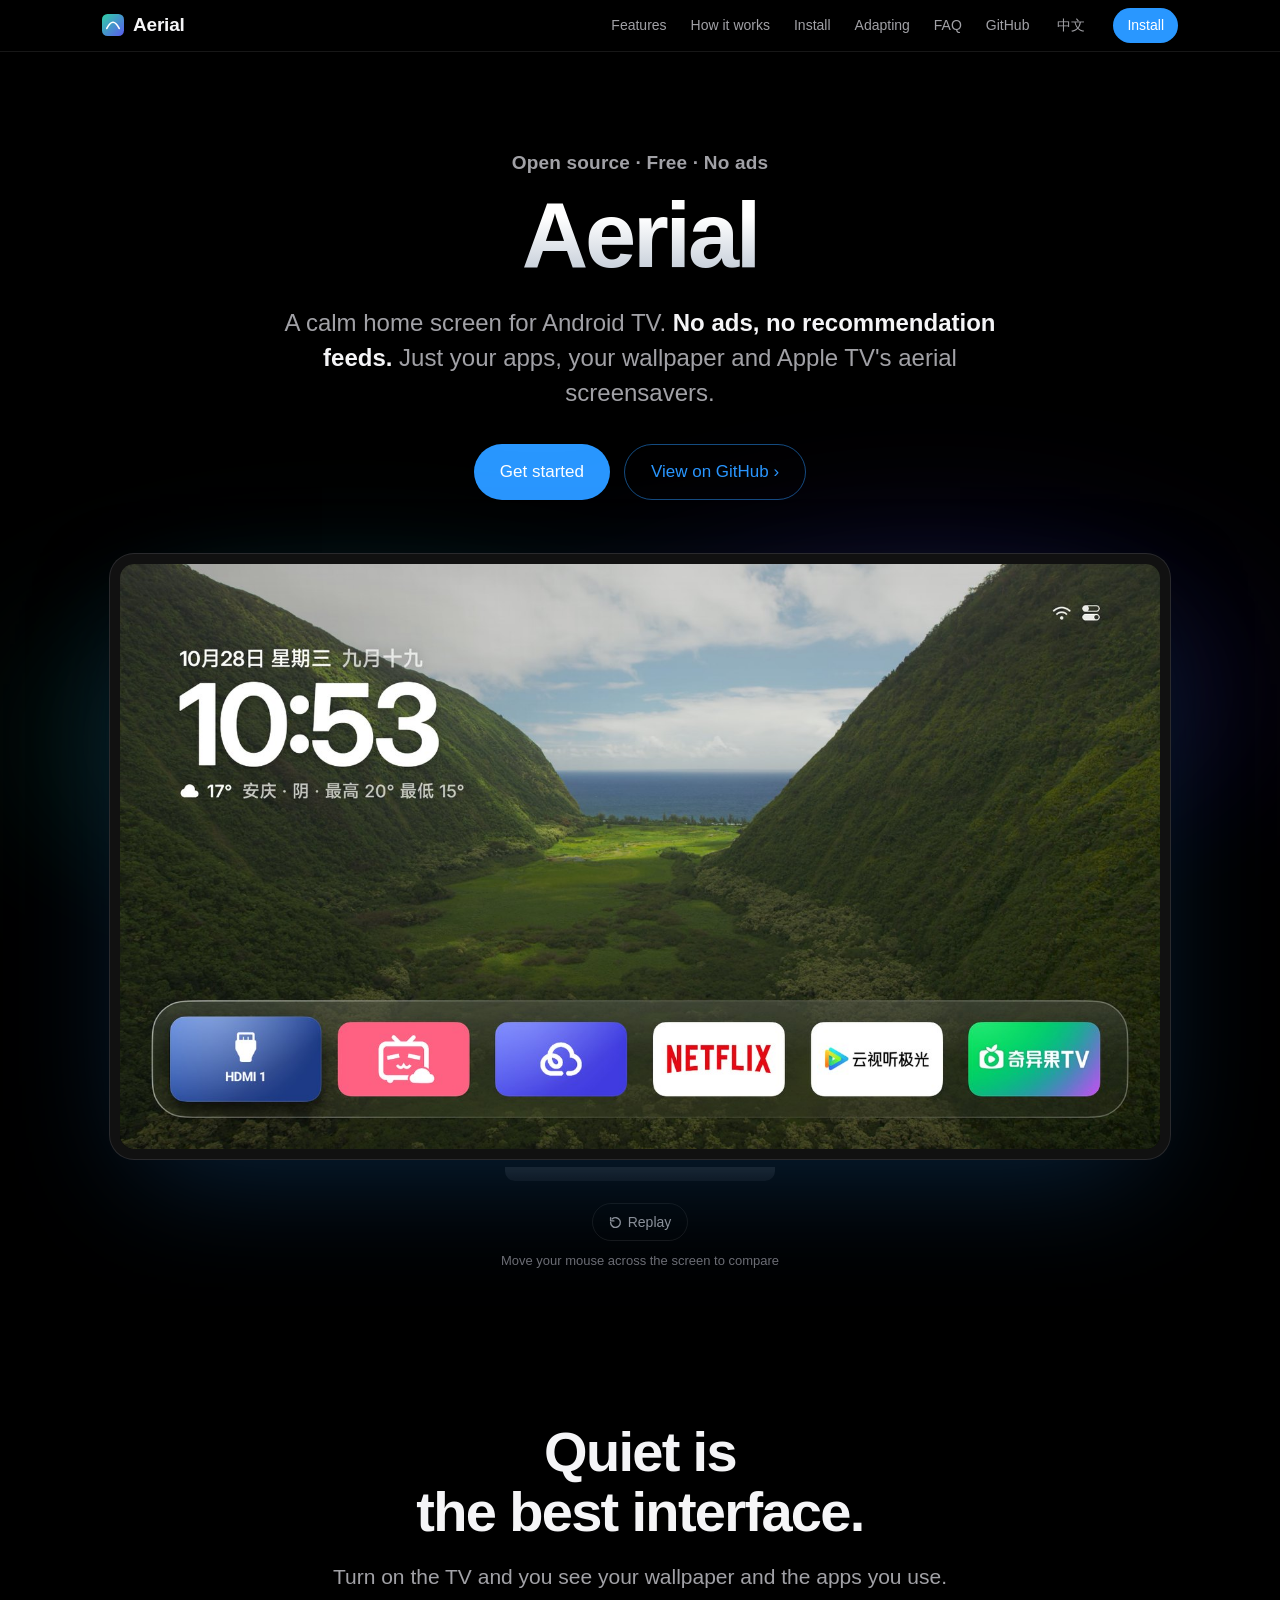
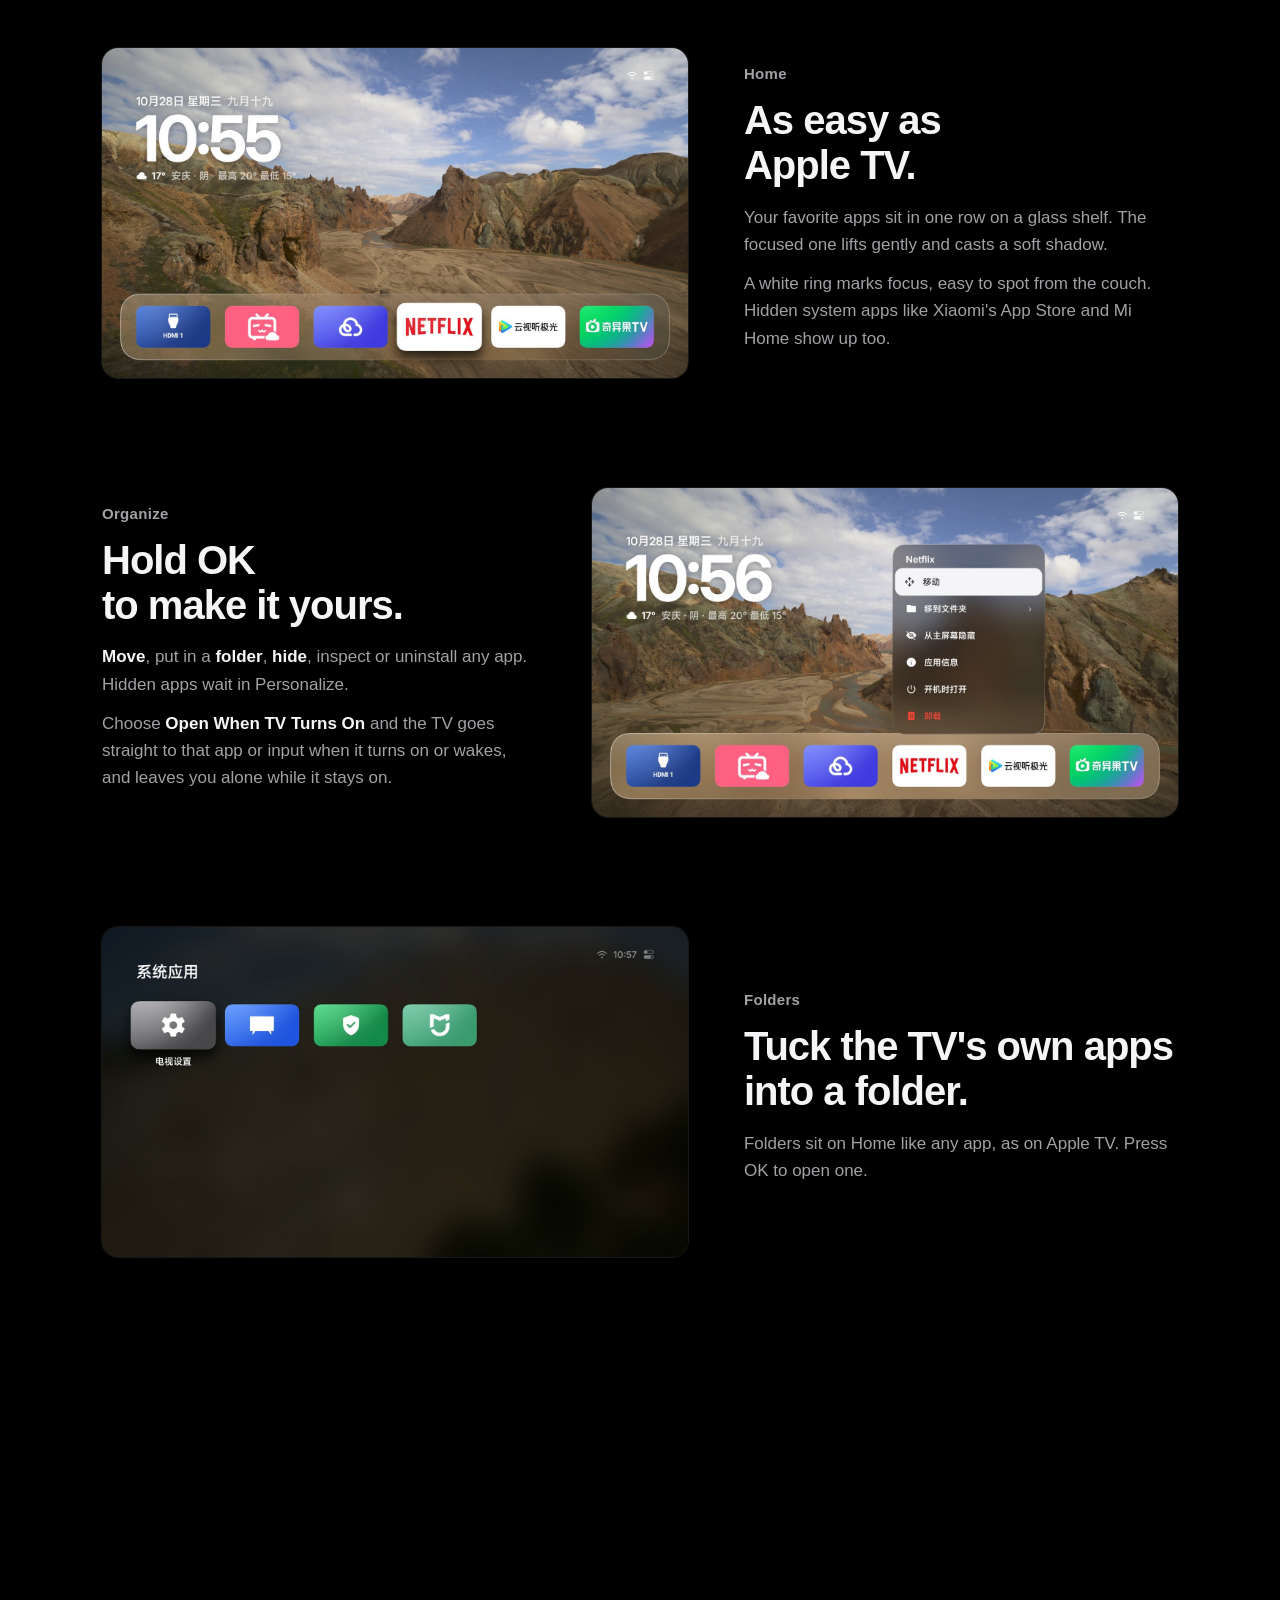
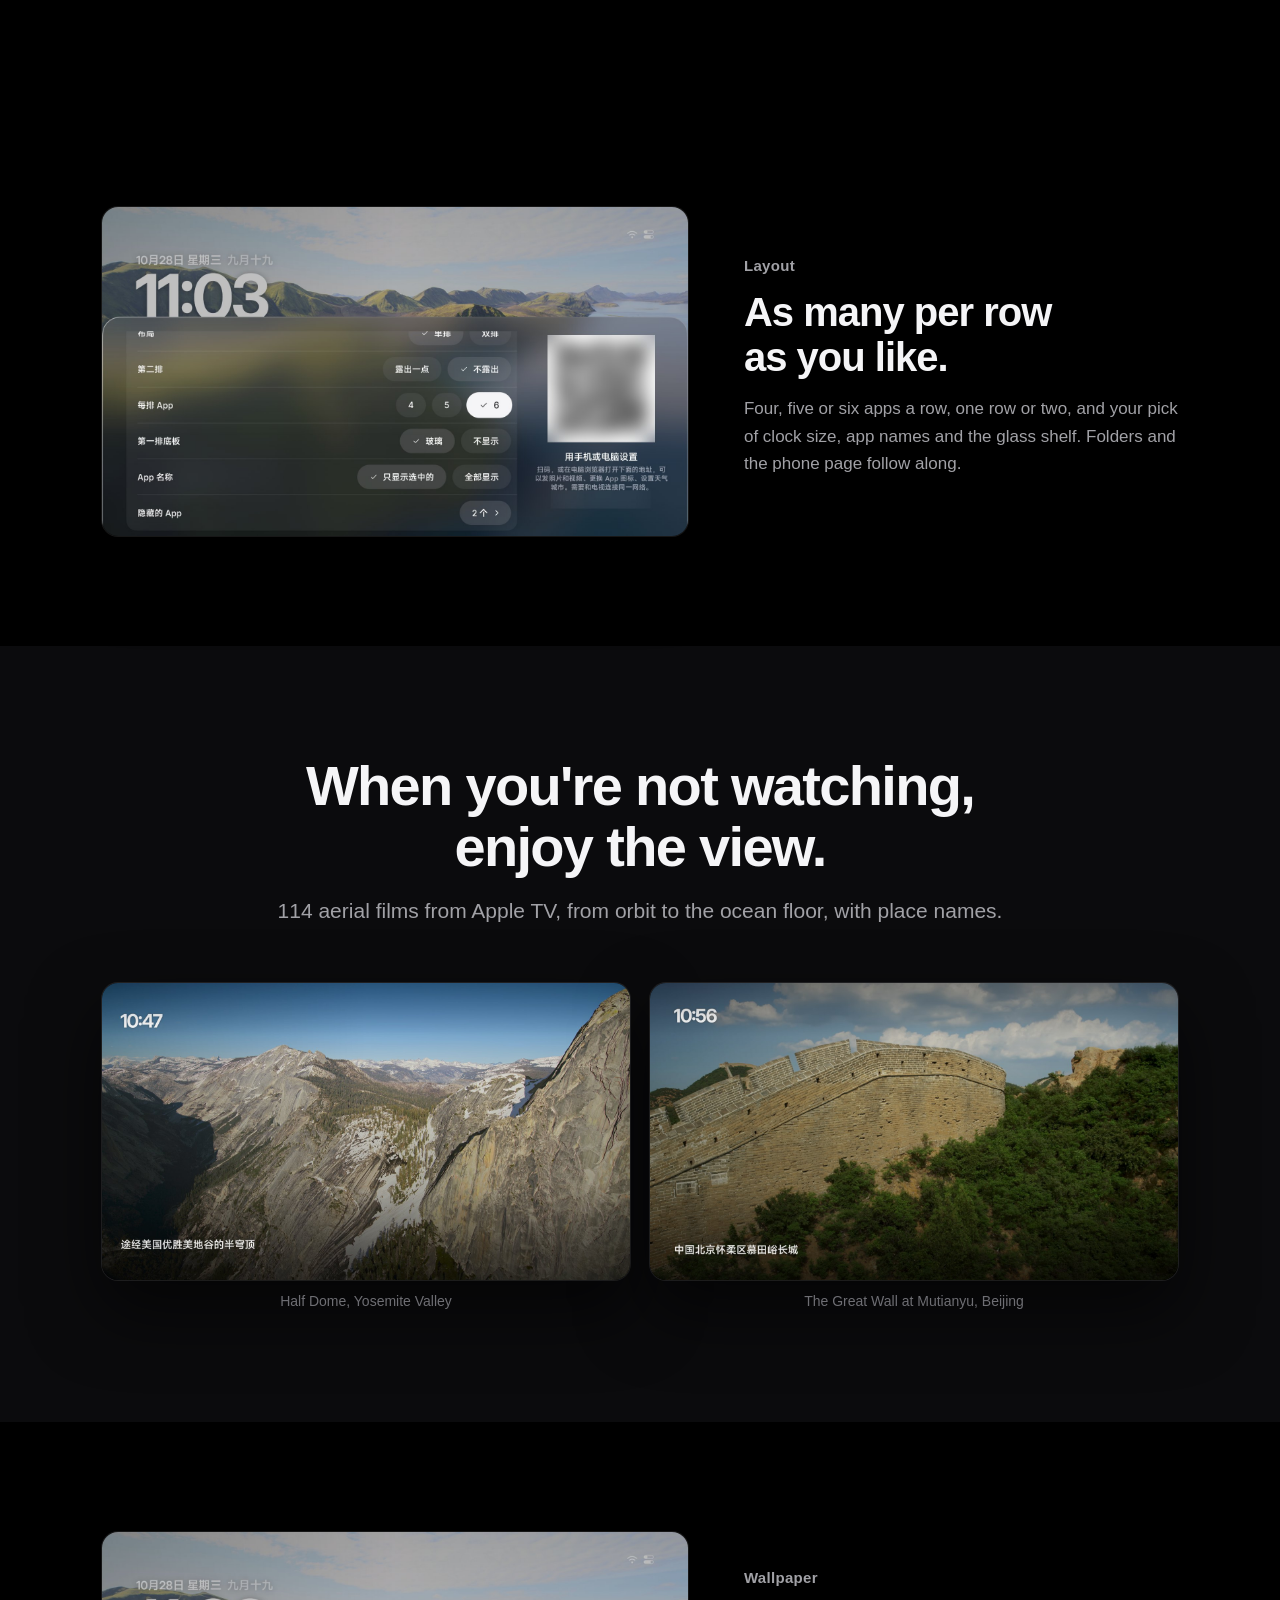
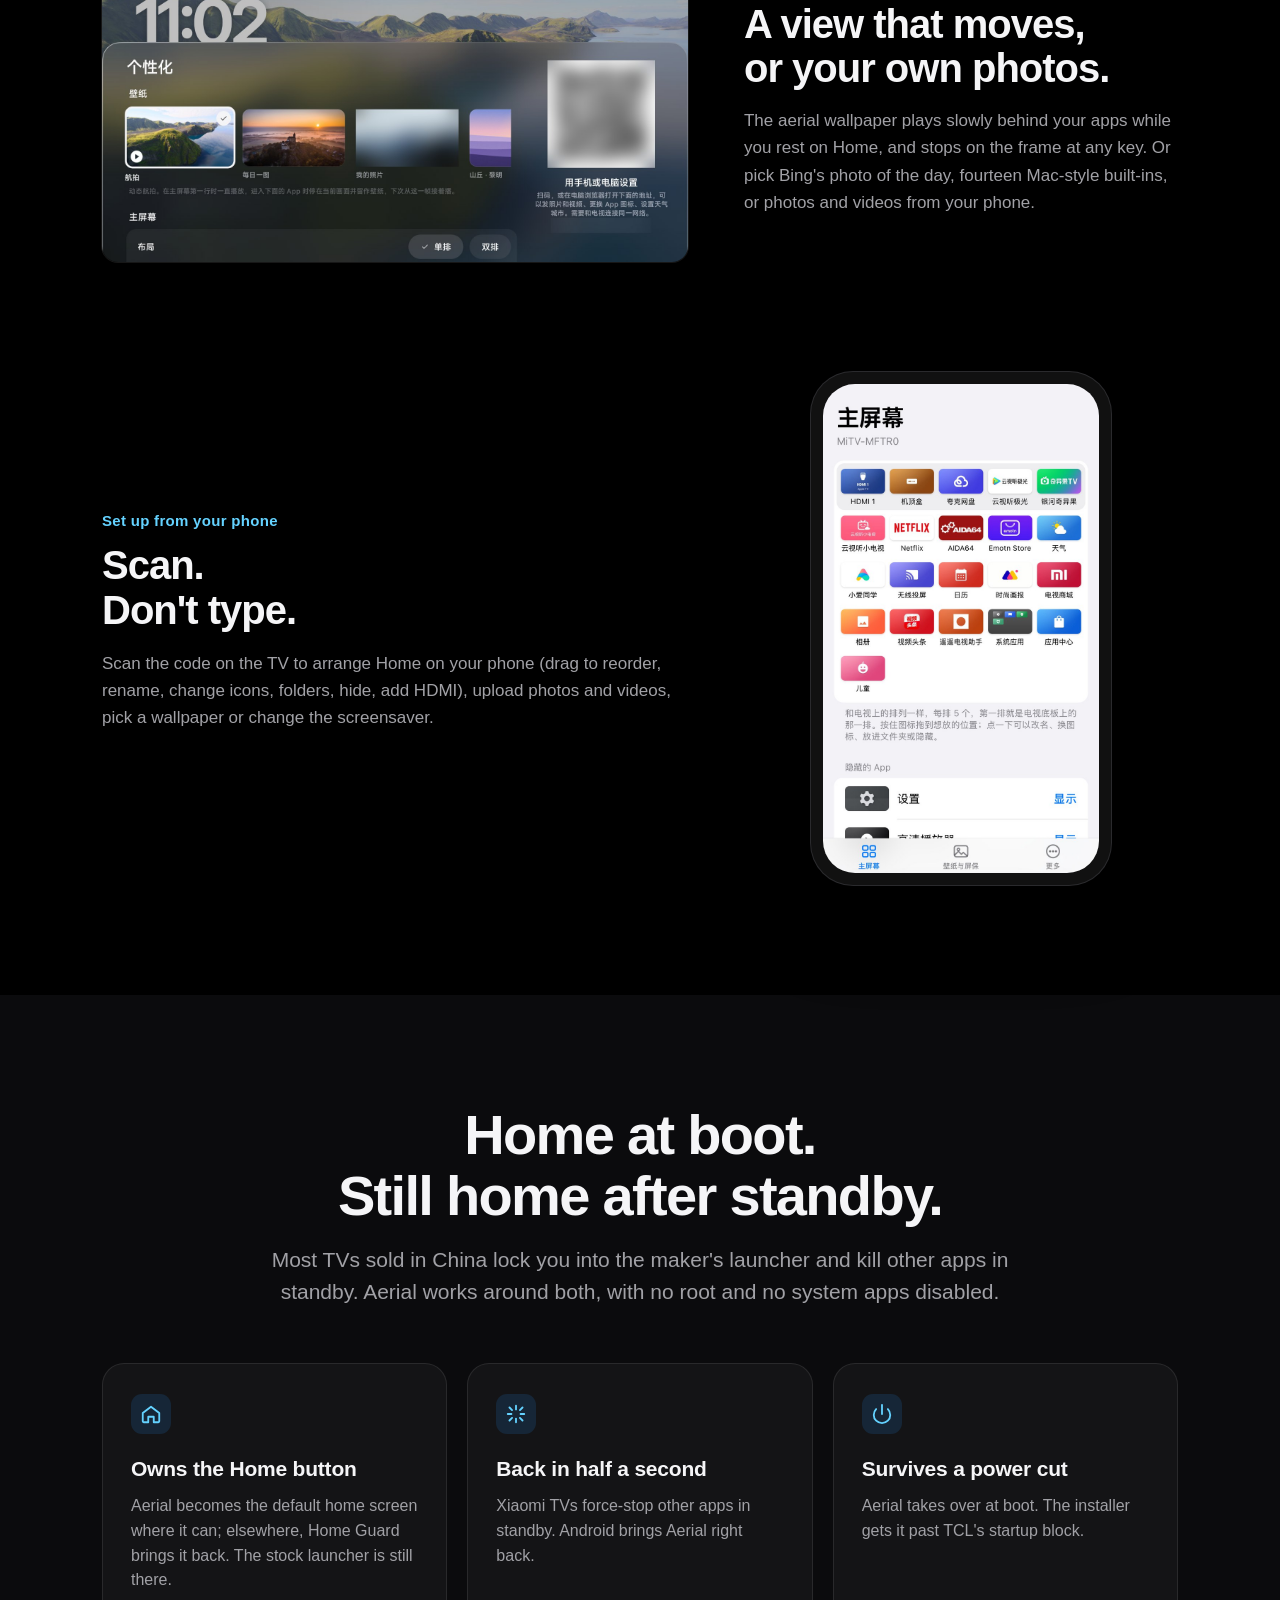
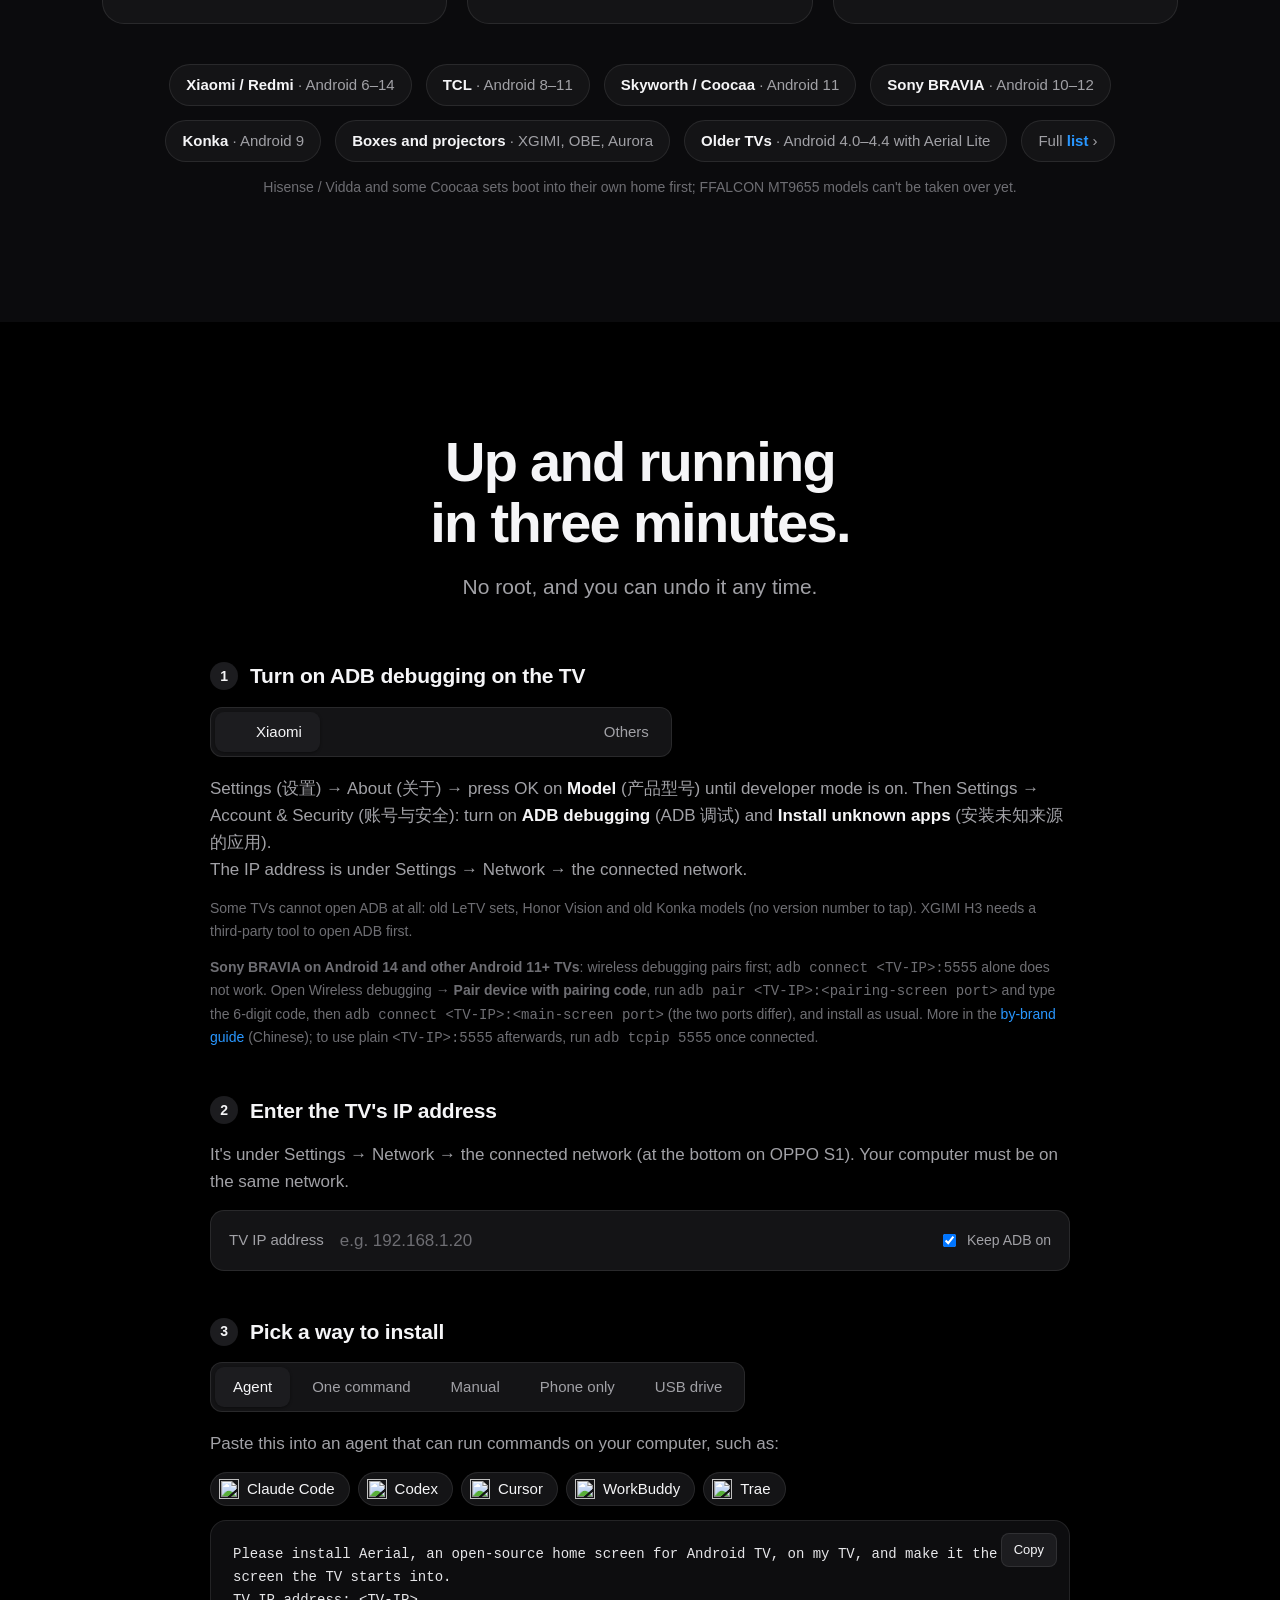
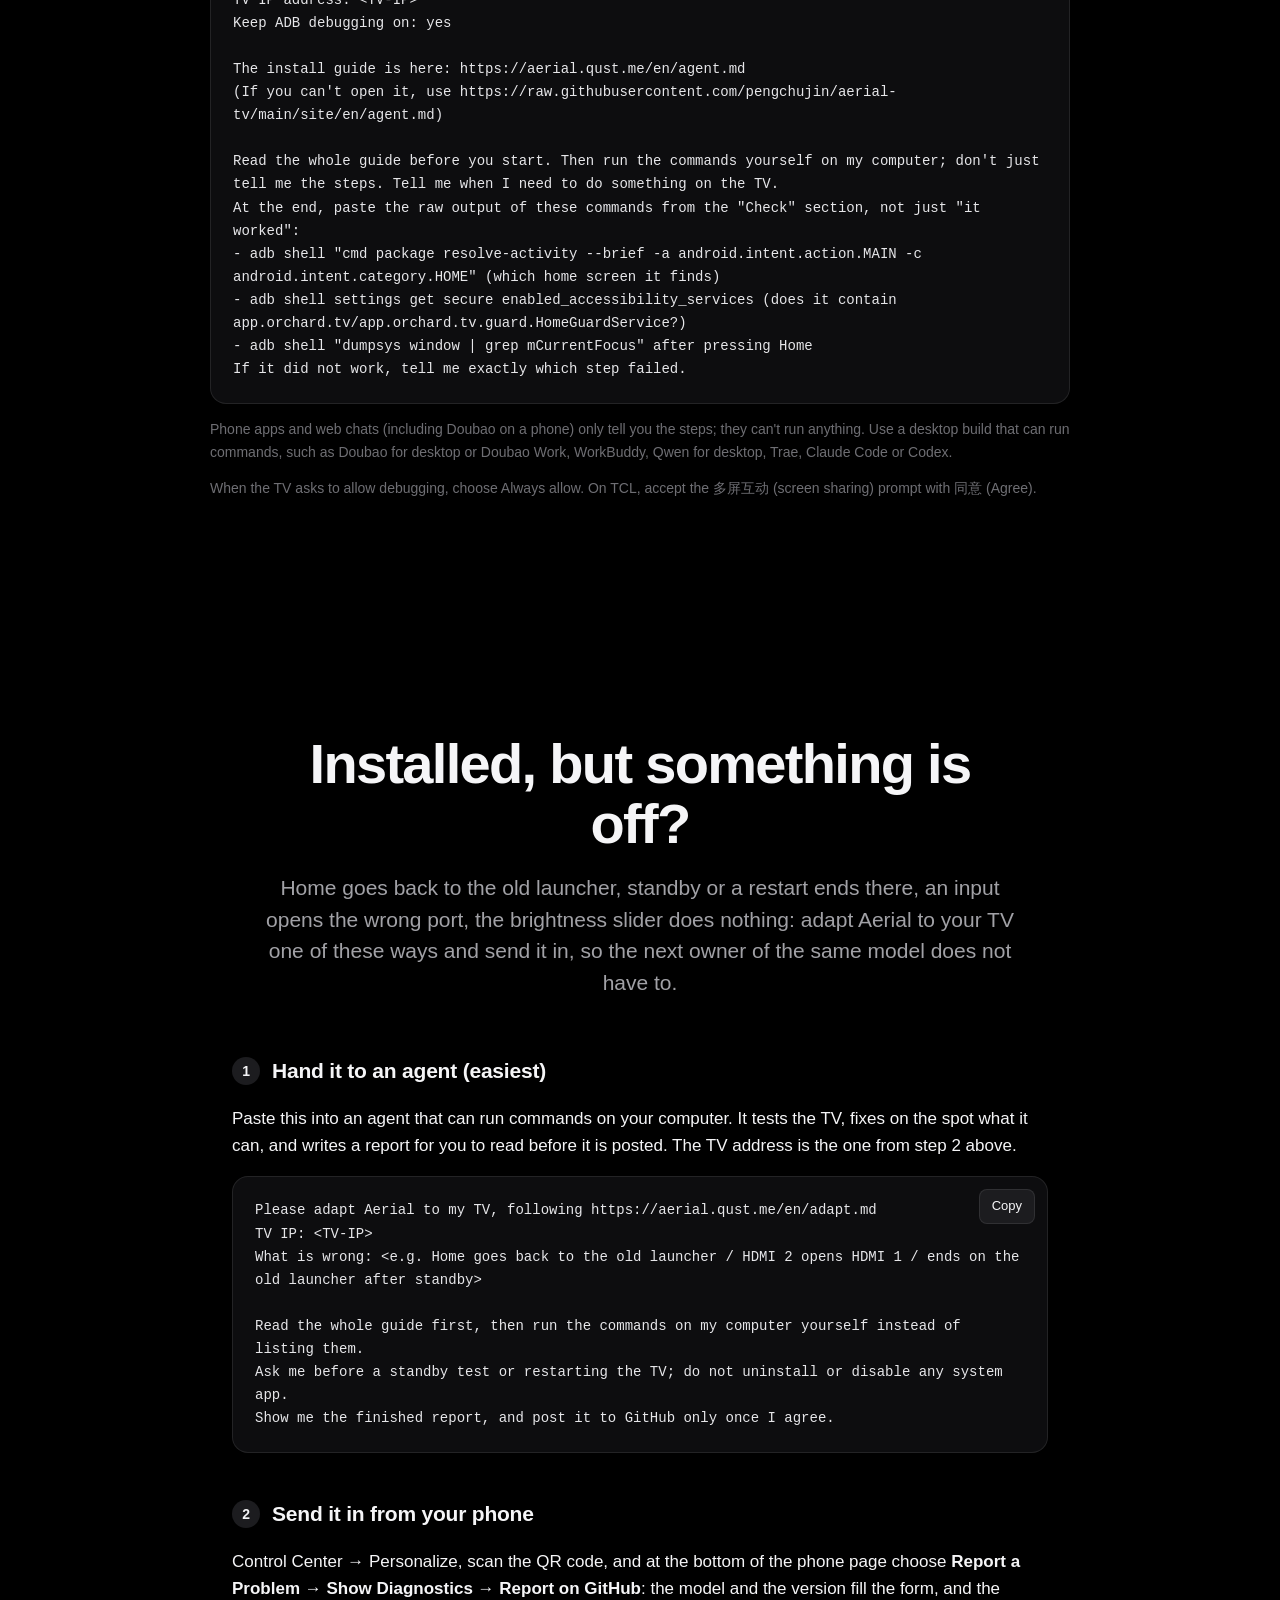
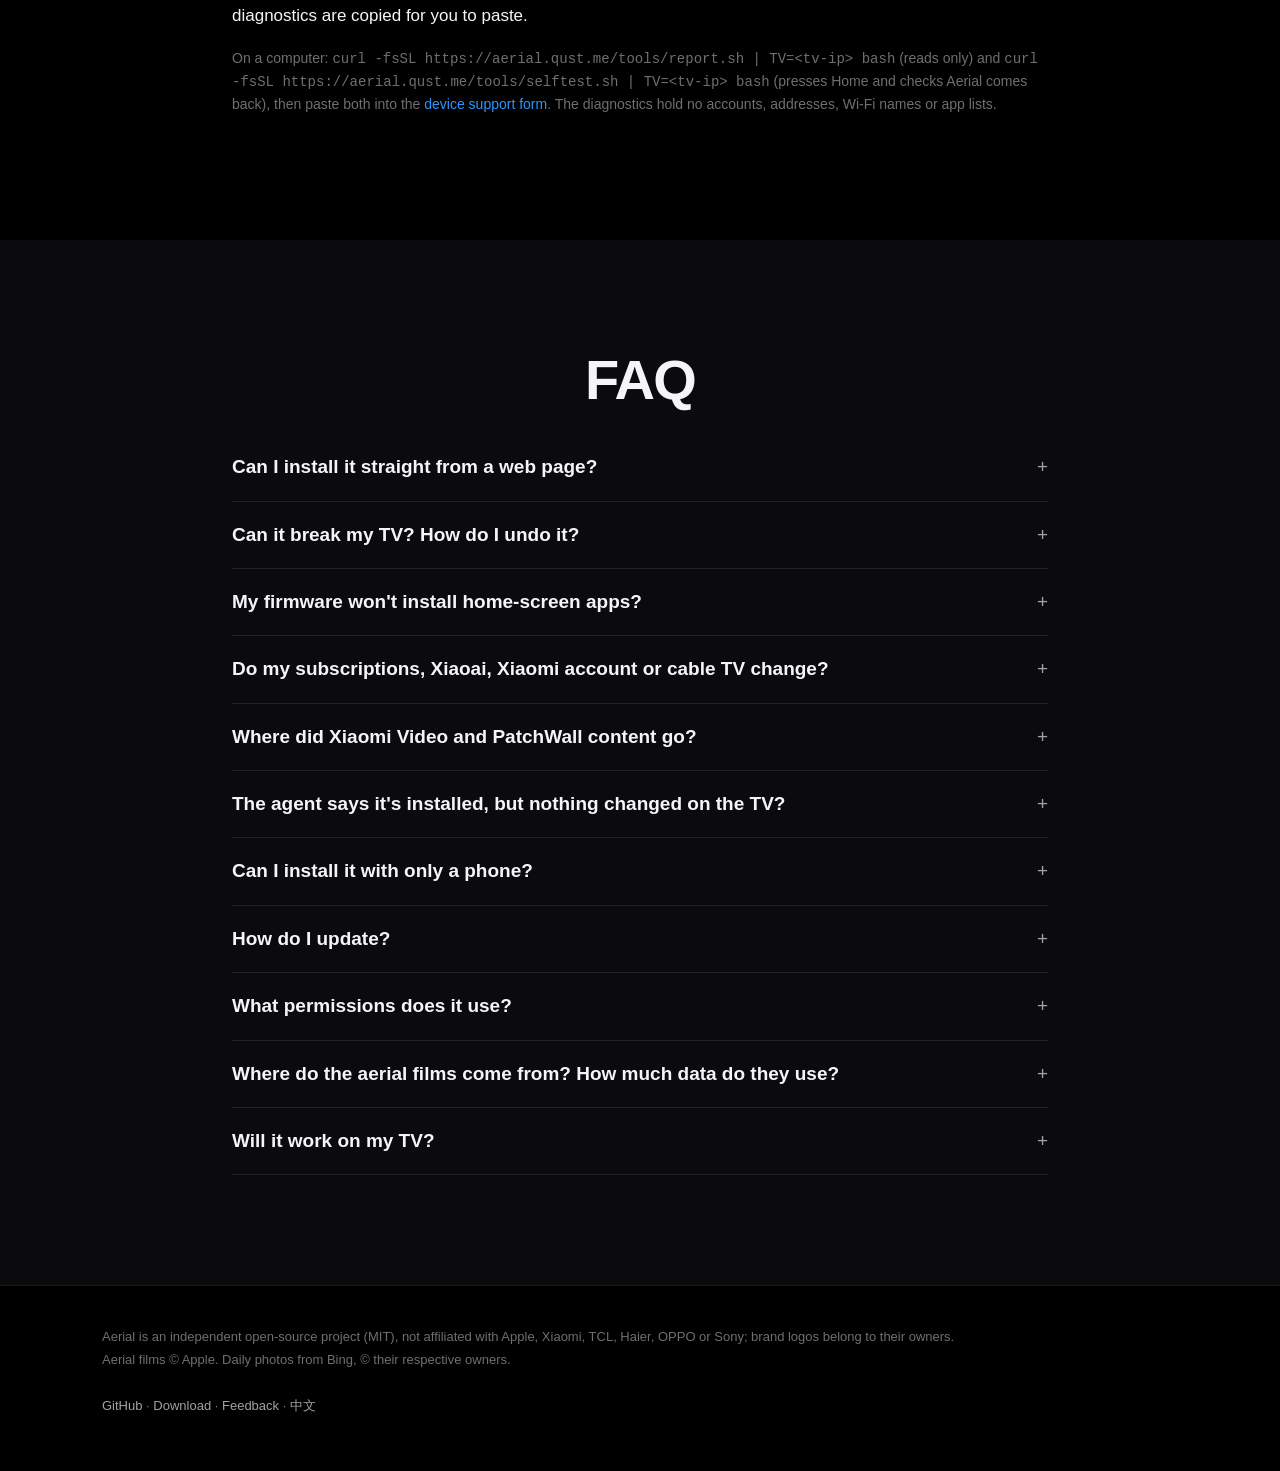
==== commit 7c5c308b: "Site and README: screenshots from 1.65 on the Xiaomi, six per row over bright aerial films; Layout s" ====
--- a/site/index.html
+++ b/site/index.html
@@ -16,7 +16,7 @@
 <meta name="description" content="参照 tvOS 设计的开源 Android TV 桌面。没有广告，没有推荐流，只有你的 App、你的壁纸和航拍屏保。支持小米、TCL、创维、索尼等国产电视和盒子，开机自动接管。">
 <meta property="og:title" content="Aerial · 给国产电视的一块干净桌面">
 <meta property="og:description" content="参照 tvOS 设计的开源电视桌面，没有广告，开机自动接管。">
-<meta property="og:image" content="img/home.jpg?v=147">
+<meta property="og:image" content="img/home.jpg?v=165">
 <meta name="theme-color" content="#000000">
 <link rel="alternate" hreflang="zh" href="https://aerial.qust.me/">
 <link rel="alternate" hreflang="en" href="https://aerial.qust.me/en/">
@@ -56,7 +56,7 @@
       <div class="glow"></div>
       <div class="screen compare" id="compare" role="slider" tabindex="0" aria-label="电视自带的桌面和 Aerial 的对比，左右移动查看" aria-valuemin="0" aria-valuemax="100" aria-valuenow="0">
         <img class="before" src="img/stock-xiaomi.jpg?v=3" alt="电视自带的桌面：满屏剧集推荐、会员和限免角标" width="1600" height="900">
-        <div class="after"><img src="img/home.jpg?v=147" alt="Aerial 首页：风景壁纸和玻璃底板上的一排 App" width="1600" height="900"></div>
+        <div class="after"><img src="img/home.jpg?v=165" alt="Aerial 首页：夏威夷威马努山谷的航拍壁纸，玻璃底板上一排六个 App" width="1600" height="900"></div>
         <div class="divider" aria-hidden="true"><span class="knob"><svg width="20" height="20" viewBox="0 0 24 24" fill="none" stroke="currentColor" stroke-width="2.4" stroke-linecap="round" stroke-linejoin="round"><path d="M9 6l-6 6 6 6M15 6l6 6-6 6"/></svg></span></div>
       </div>
       <div class="stand"></div>
@@ -76,7 +76,7 @@
     </div>
 
     <div class="feature reveal">
-      <div class="shot"><img src="img/focus.jpg?v=146" alt="第一排的玻璃底板，选中了一个 App" loading="lazy" width="1600" height="900"></div>
+      <div class="shot"><img src="img/focus.jpg?v=165" alt="冰岛兰德曼纳劳卡的航拍壁纸前，第一排选中了 Netflix" loading="lazy" width="1600" height="900"></div>
       <div>
         <p class="kicker">首页</p>
         <h3>像 Apple TV<br>一样顺手。</h3>
@@ -86,16 +86,17 @@
     </div>
 
     <div class="feature flip reveal">
-      <div class="shot"><img src="img/menu.jpg?v=146" alt="长按菜单：移动、移到文件夹、隐藏、应用信息、卸载" loading="lazy" width="1600" height="900"></div>
+      <div class="shot"><img src="img/menu.jpg?v=165" alt="长按菜单：移动、移到文件夹、从主屏幕隐藏、应用信息、开机时打开、卸载" loading="lazy" width="1600" height="900"></div>
       <div>
         <p class="kicker">整理</p>
         <h3>长按一下，<br>想怎么排就怎么排。</h3>
         <p>长按 OK 键：<strong>移动</strong>、<strong>移到文件夹</strong>、<strong>隐藏</strong>、查看信息、卸载。隐藏的 App 可以在「个性化」里找回。</p>
+        <p>选「<strong>开机时打开</strong>」，电视开机或待机醒来就直接进这个 App 或信号源，一直开着时不会再跳。</p>
       </div>
     </div>
 
     <div class="feature reveal">
-      <div class="shot"><img src="img/folder.jpg?v=146" alt="打开的文件夹：系统应用" loading="lazy" width="1600" height="900"></div>
+      <div class="shot"><img src="img/folder.jpg?v=165" alt="打开的文件夹：系统应用" loading="lazy" width="1600" height="900"></div>
       <div>
         <p class="kicker">文件夹</p>
         <h3>系统自带的 App，<br>收进一个文件夹。</h3>
@@ -104,13 +105,22 @@
     </div>
 
     <div class="feature flip reveal">
-      <div class="shot"><img src="img/control-center.jpg?v=146" alt="控制中心：信号源、网络、设置、音量和亮度" loading="lazy" width="1600" height="900"></div>
+      <div class="shot"><img src="img/control-center.jpg?v=165" alt="控制中心：信号源、网络、设置、音量和亮度" loading="lazy" width="1600" height="900"></div>
       <div>
         <p class="kicker">控制中心</p>
         <h3>常用开关，<br>一键就到。</h3>
         <p>信号源、网络、设置、音量、亮度都在这里。HDMI 还能固定到首页，一键切换。</p>
       </div>
     </div>
+
+    <div class="feature reveal">
+      <div class="shot"><img src="img/columns.jpg?v=165" alt="个性化的主屏幕设置：每排 App 选了 6 个" loading="lazy" width="1600" height="900"></div>
+      <div>
+        <p class="kicker">布局</p>
+        <h3>一排放几个，<br>你说了算。</h3>
+        <p>每排 4、5 或 6 个 App，单排或双排，时钟大小、App 名称、第一排底板也都能改。文件夹和手机上的整理页跟着一起变。</p>
+      </div>
+    </div>
   </div>
 </section>
 
@@ -122,12 +132,12 @@
     </div>
     <div class="gallery reveal">
       <figure>
-        <div class="shot"><img src="img/screensaver-aerial.jpg?v=146" alt="航拍屏保：俯瞰夏威夷岛 Pu‘u O ‘Umi 自然保护区" loading="lazy" width="1600" height="900"></div>
-        <figcaption>夏威夷岛 Pu‘u O ‘Umi 自然保护区</figcaption>
+        <div class="shot"><img src="img/screensaver-aerial.jpg?v=165" alt="航拍屏保：途经美国优胜美地谷的半穹顶" loading="lazy" width="1600" height="900"></div>
+        <figcaption>美国优胜美地谷的半穹顶</figcaption>
       </figure>
       <figure>
-        <div class="shot"><img src="img/screensaver-aerial-2.jpg?v=146" alt="航拍屏保：俯瞰冰岛高地通纳河" loading="lazy" width="1600" height="900"></div>
-        <figcaption>冰岛高地通纳河</figcaption>
+        <div class="shot"><img src="img/screensaver-aerial-2.jpg?v=165" alt="航拍屏保：中国北京怀柔区慕田峪长城" loading="lazy" width="1600" height="900"></div>
+        <figcaption>北京怀柔慕田峪长城</figcaption>
       </figure>
     </div>
   </div>
@@ -136,18 +146,18 @@
 <section>
   <div class="wrap">
     <div class="feature reveal">
-      <div class="shot"><img src="img/wallpaper.jpg?v=146" alt="个性化面板" loading="lazy" width="1600" height="900"></div>
+      <div class="shot"><img src="img/wallpaper.jpg?v=165" alt="个性化面板：壁纸选了航拍" loading="lazy" width="1600" height="900"></div>
       <div>
         <p class="kicker">壁纸</p>
-        <h3>每天一张新风景，<br>或者你的照片。</h3>
-        <p>必应每日精选、14 张 Mac 风格的内置壁纸，或者从手机传的照片。</p>
+        <h3>会动的风景，<br>或者你的照片。</h3>
+        <p>航拍壁纸停在主屏幕时在 App 后面慢慢播放，按任意键停在当前画面。也可以选必应每日一图、14 张 Mac 风格的内置壁纸，或者从手机传的照片和视频。</p>
       </div>
     </div>
     <div class="phone-row reveal" style="margin-top:110px">
       <div>
         <p class="kicker">用手机设置</p>
         <h3 class="sub">扫一下，<br>不用遥控器打字。</h3>
-        <p class="muted">扫电视上的二维码，在手机上整理主屏幕（拖动排序、改名、换图标、文件夹、隐藏、加 HDMI），还能传照片、选壁纸、换屏保。</p>
+        <p class="muted">扫电视上的二维码，在手机上整理主屏幕（拖动排序、改名、换图标、文件夹、隐藏、加 HDMI），还能传照片和视频、选壁纸、换屏保。</p>
       </div>
       <div class="phone"><img src="img/phone.jpg?v=147" alt="手机设置页的主屏幕标签：和电视一样的图标网格" loading="lazy" width="780" height="1384"></div>
     </div>
@@ -184,6 +194,7 @@
       <span class="chip"><b>索尼 BRAVIA</b> · Android 10–12</span>
       <span class="chip"><b>康佳</b> · Android 9</span>
       <span class="chip"><b>盒子和投影仪</b> · 极米、大眼橙、极光盒子</span>
+      <span class="chip"><b>老电视</b> · Android 4.0–4.4 用 Aerial Lite</span>
       <a class="chip chip-link" href="https://github.com/pengchujin/aerial-tv#支持的机型">完整<b>机型列表</b> ›</a>
     </div>
     <p class="note devices-note reveal">海信 / Vidda 和部分酷开开机会先进原桌面，雷鸟 MT9655 机型暂时接管不了。</p>
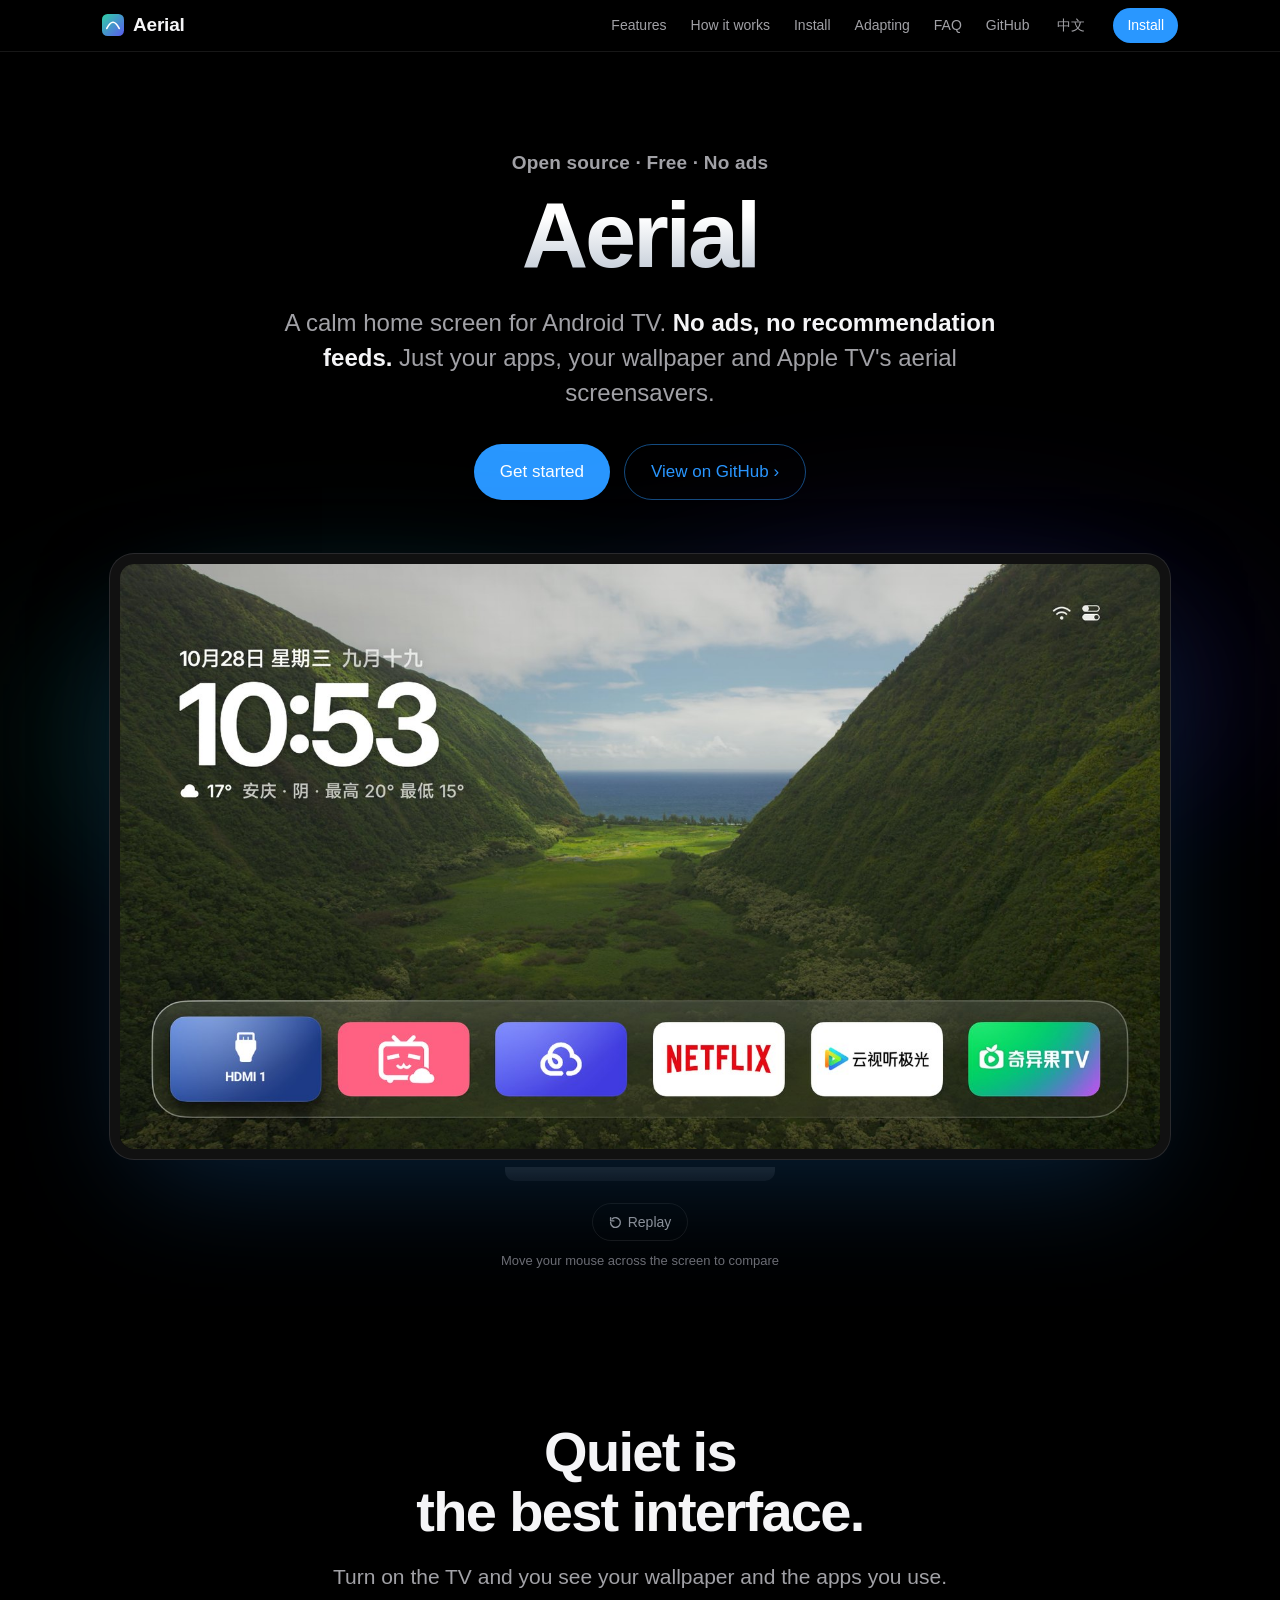
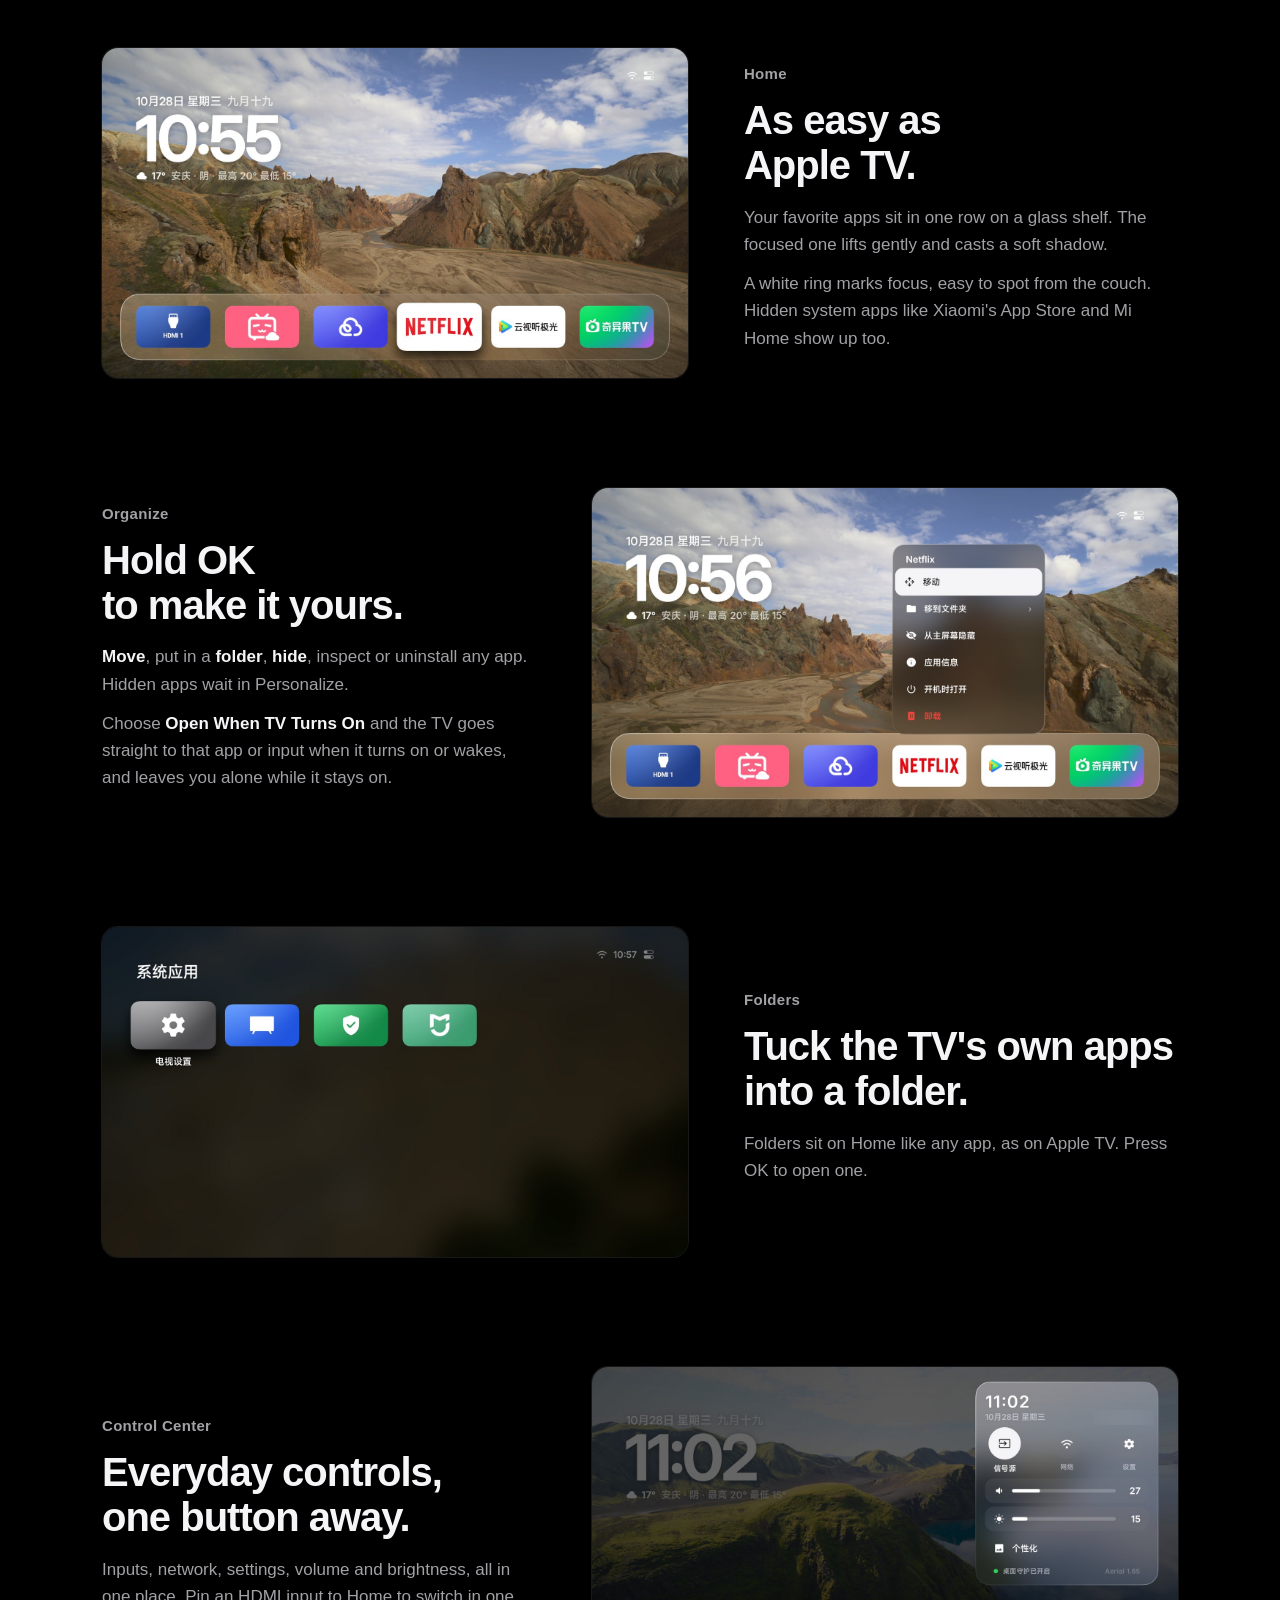
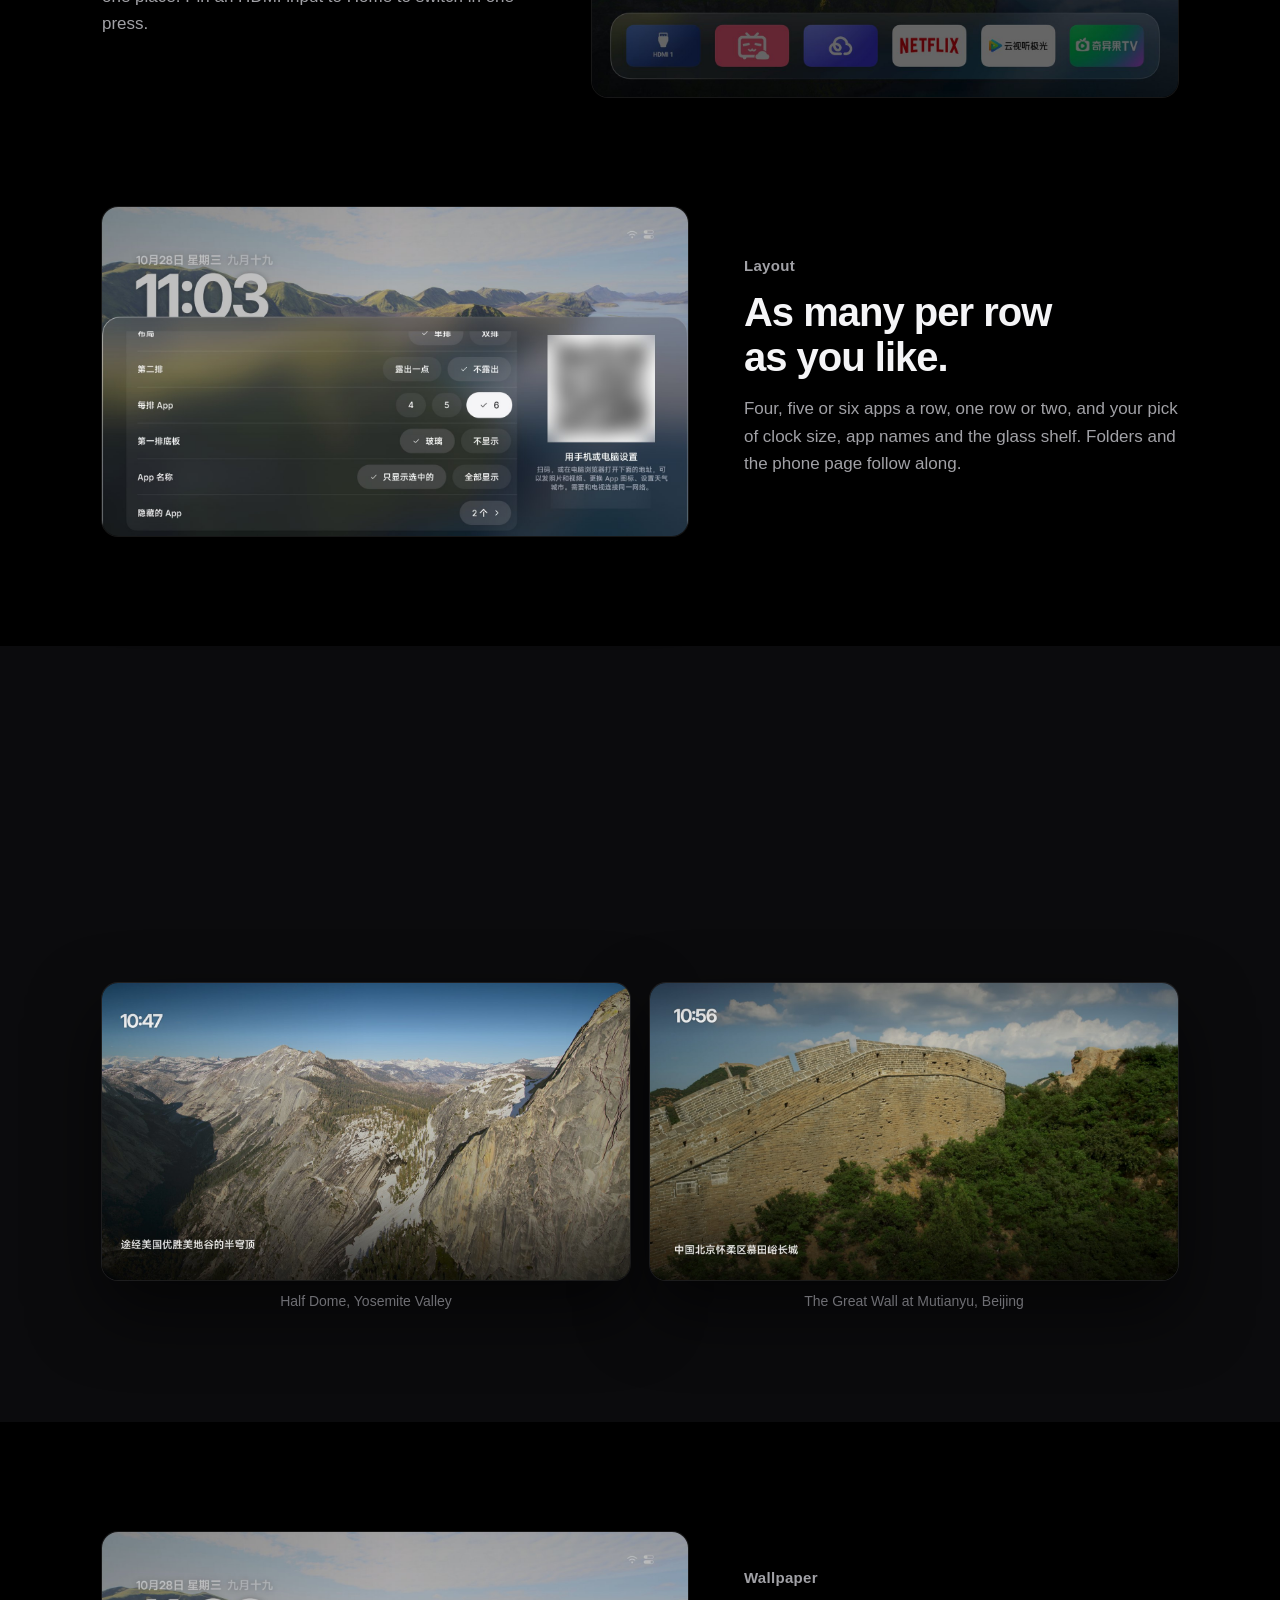
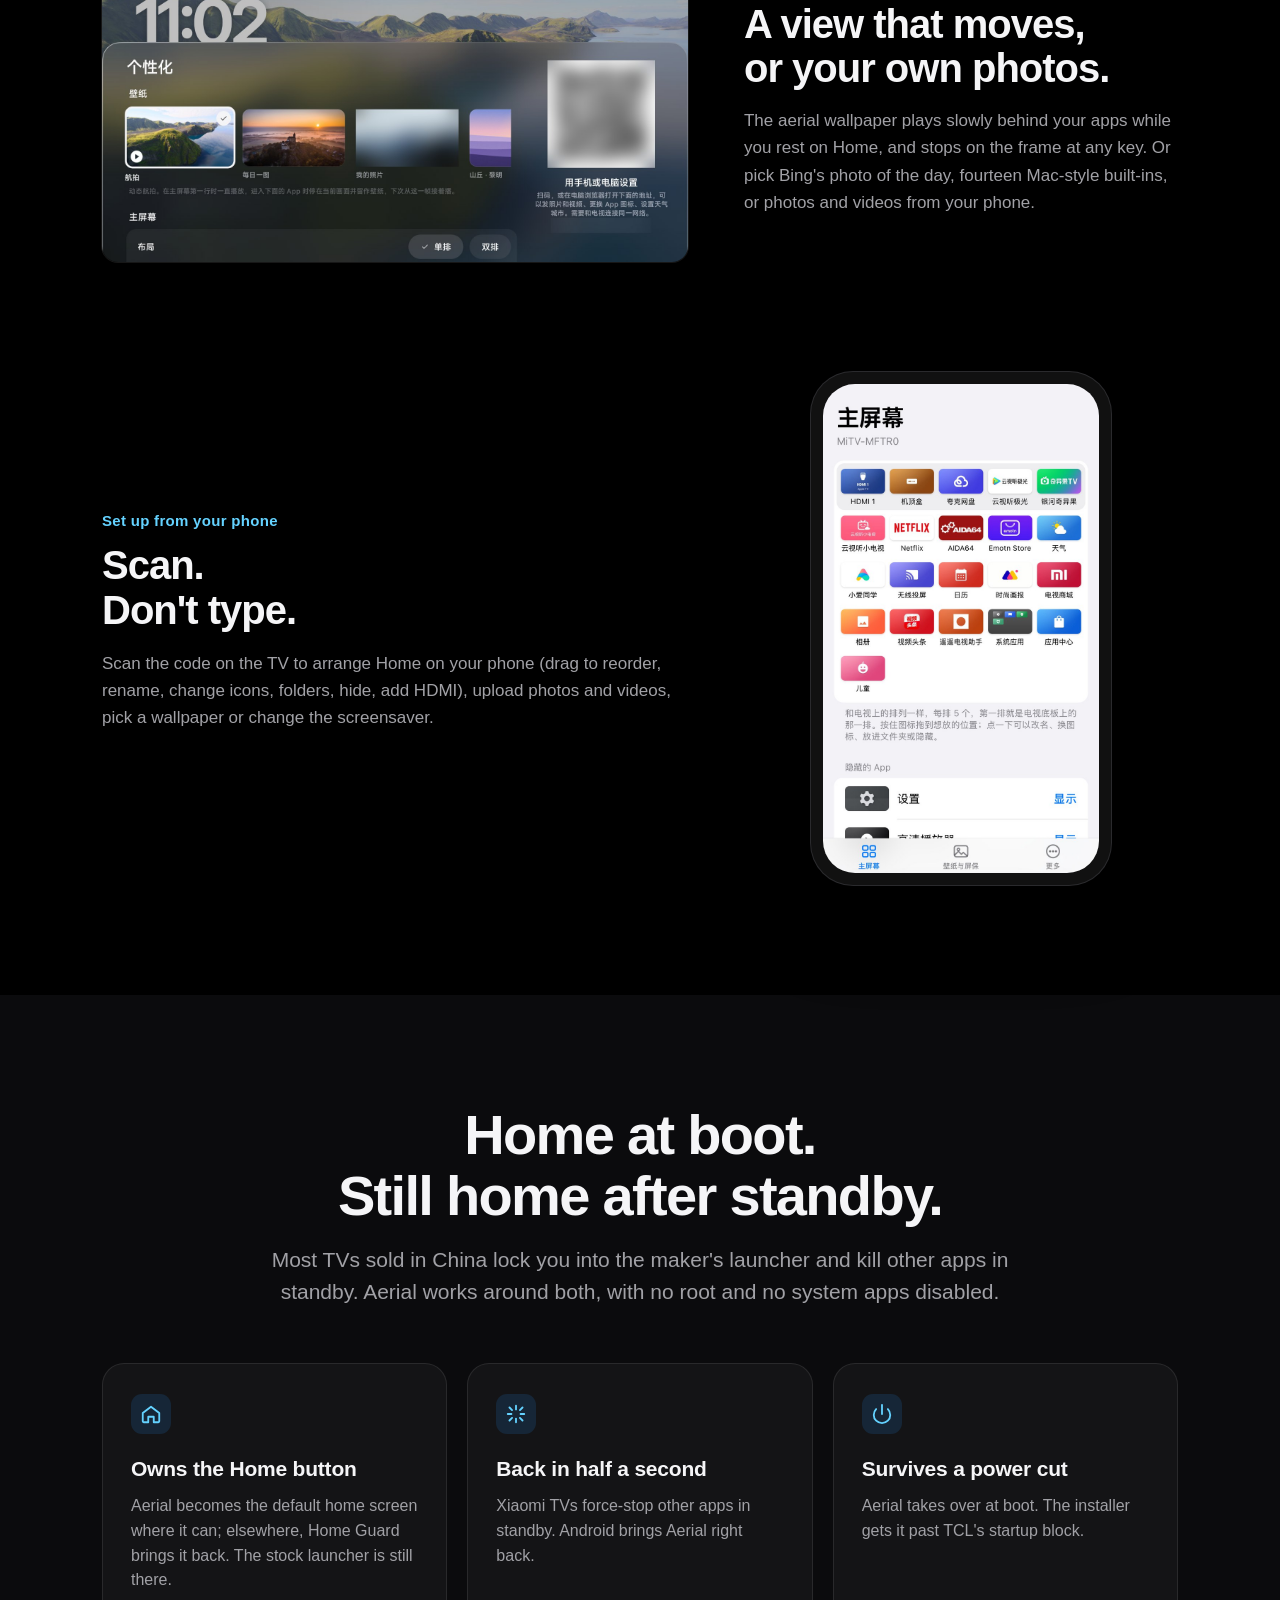
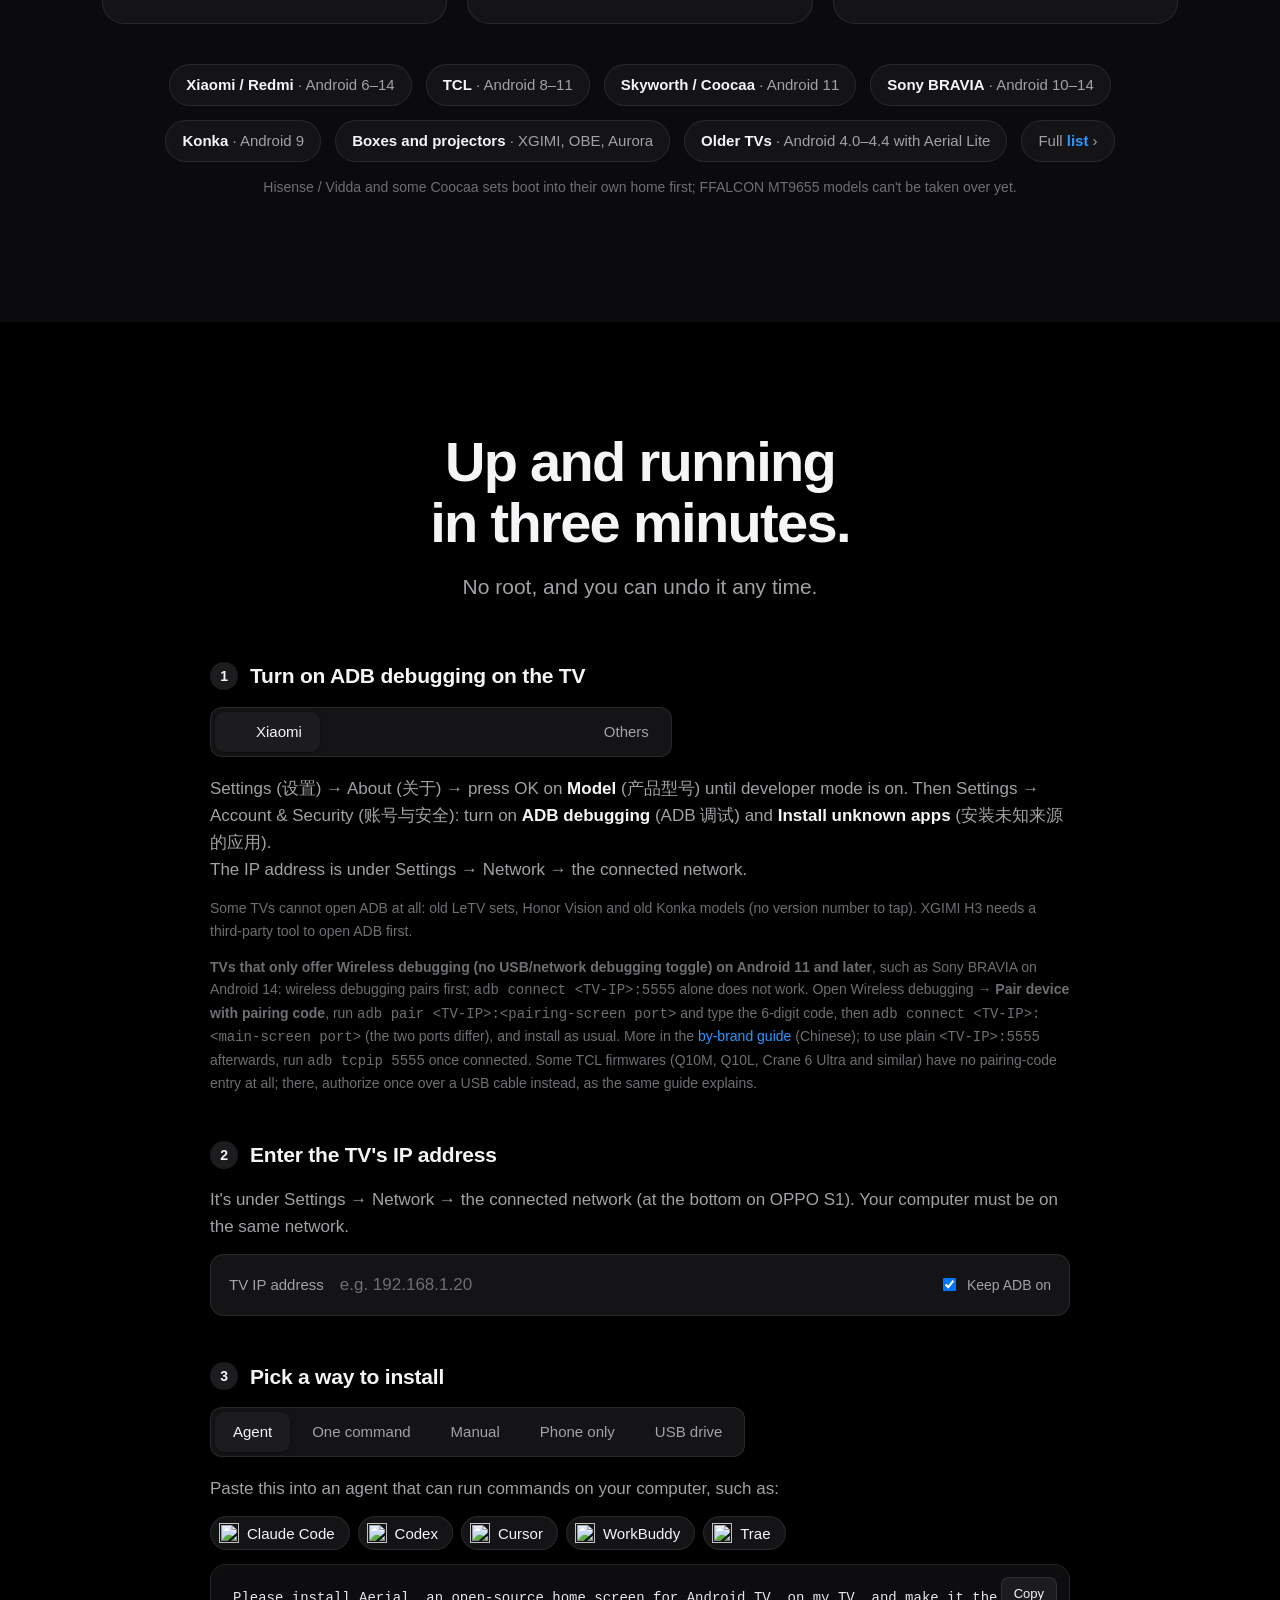
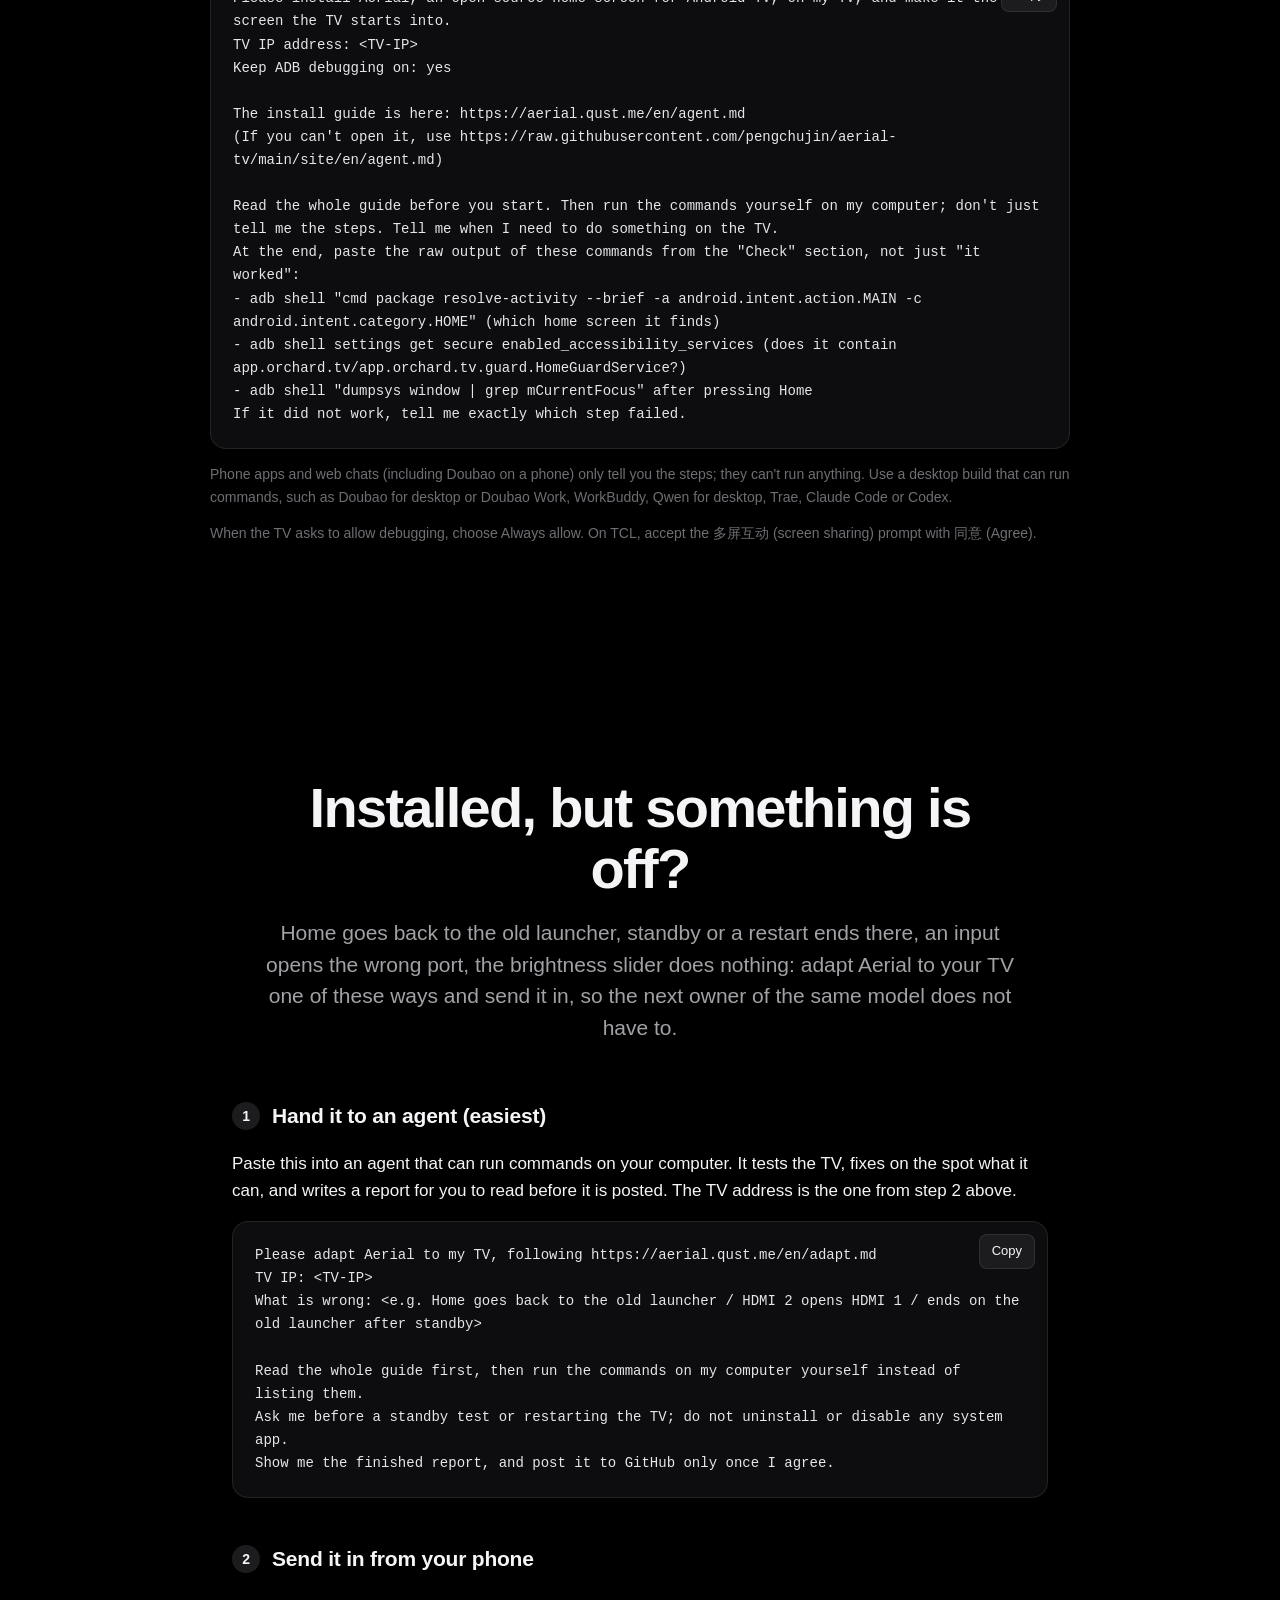
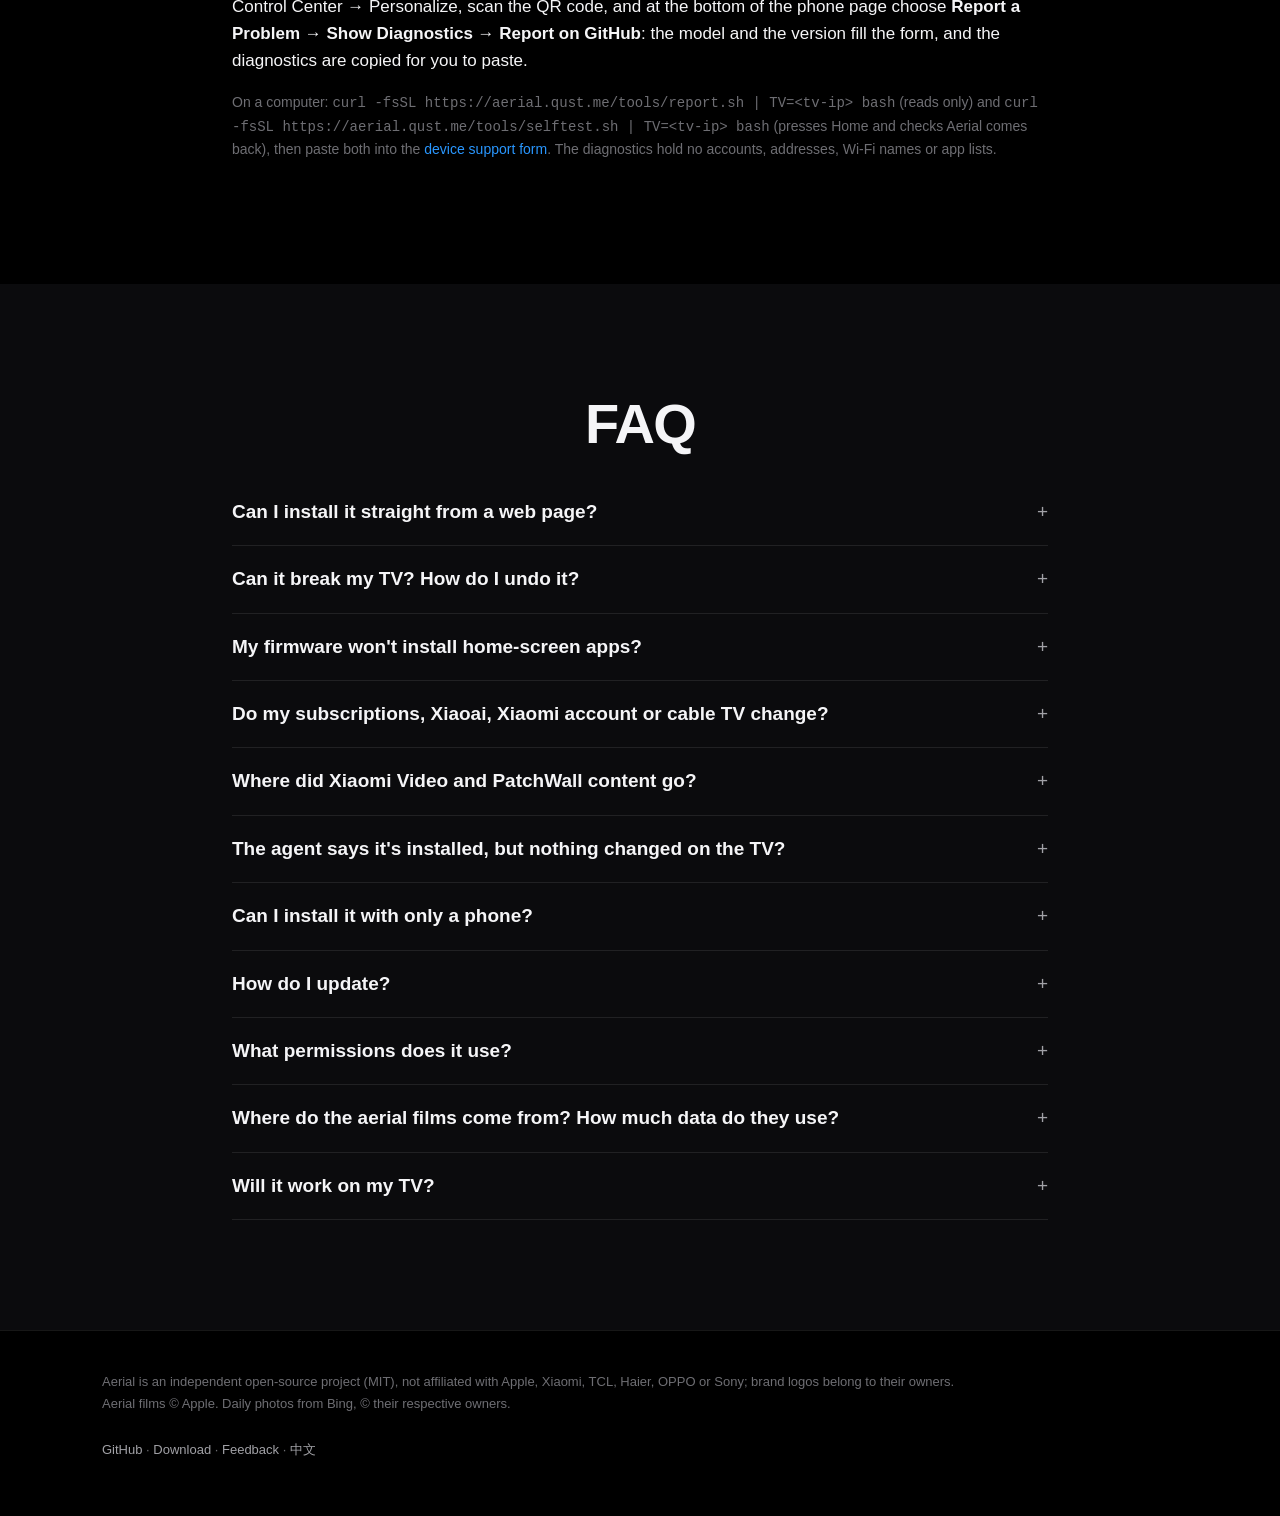
==== commit 89e103e5: "Docs: who must pair first, the allow-debugging prompt, manual 5555 note (#747, PR #783) Only Android" ====
--- a/site/index.html
+++ b/site/index.html
@@ -191,7 +191,7 @@
       <span class="chip"><b>小米 / Redmi</b> · Android 6–14</span>
       <span class="chip"><b>TCL</b> · Android 8–11</span>
       <span class="chip"><b>创维 / 酷开</b> · Android 11</span>
-      <span class="chip"><b>索尼 BRAVIA</b> · Android 10–12</span>
+      <span class="chip"><b>索尼 BRAVIA</b> · Android 10–14</span>
       <span class="chip"><b>康佳</b> · Android 9</span>
       <span class="chip"><b>盒子和投影仪</b> · 极米、大眼橙、极光盒子</span>
       <span class="chip"><b>老电视</b> · Android 4.0–4.4 用 Aerial Lite</span>
@@ -223,7 +223,7 @@
       <div class="panel" data-panel="oppo"><p>设置 → 系统 → 关于本机 → <b>设备型号</b>，按 <b>上上右右</b> 再按确认；然后到 设置 → 系统 → <b>开发者选项</b>，打开 <b>USB 调试</b>（有的机型叫「ADB 调试」）。<br>IP 在 设置 → 网络 → 已连接的网络 <b>最下面</b>。</p></div>
       <div class="panel" data-panel="other"><p>设置 → 设备偏好设置 → 关于 → 连按 <b>内部版本号</b>（Build，不是「Android 版本」）7 次，再在开发者选项里打开 <b>USB 调试</b>。<br>IP 在 设置 → 网络 → 已连接的网络 里。</p></div>
       <p class="note">老乐视、荣耀智慧屏、老康佳（看不到版本号）等机型打不开 ADB。极米 H3 需先用第三方工具打开 ADB，见机型说明。</p>
-      <p class="note"><b>索尼 BRAVIA 的 Android 14 等 Android 11 以上的电视</b>：无线调试第一次要先配对，不能直接 <code>adb connect &lt;电视IP&gt;:5555</code>。打开 无线调试 → <b>使用配对码配对设备</b>，运行 <code>adb pair &lt;电视IP&gt;:&lt;配对屏端口&gt;</code> 并输入 6 位配对码，再 <code>adb connect &lt;电视IP&gt;:&lt;无线调试主页端口&gt;</code>（两组端口不一样），然后照常安装。详见 <a href="https://github.com/pengchujin/aerial-tv/blob/main/docs/devices/adb-by-brand.md">分品牌说明</a>；装好后想以后直接用 <code>&lt;电视IP&gt;:5555</code>，连上时再运行一次 <code>adb tcpip 5555</code>。</p>
+      <p class="note"><b>只有无线调试、没有 USB 调试 / 网络调试（ADB 调试）开关的 Android 11+ 电视</b>（例如索尼 BRAVIA 的 Android 14）：第一次要先配对，不能直接 <code>adb connect &lt;电视IP&gt;:5555</code>。打开 无线调试 → <b>使用配对码配对设备</b>，运行 <code>adb pair &lt;电视IP&gt;:&lt;配对屏端口&gt;</code> 并输入 6 位配对码，再 <code>adb connect &lt;电视IP&gt;:&lt;无线调试主页端口&gt;</code>（两组端口不一样），然后照常安装。详见 <a href="https://github.com/pengchujin/aerial-tv/blob/main/docs/devices/adb-by-brand.md">分品牌说明</a>；装好后想以后直接用 <code>&lt;电视IP&gt;:5555</code>，连上时再运行一次 <code>adb tcpip 5555</code>。部分 TCL 固件（Q10M、Q10L、鹤 6 Ultra 等）没有配对码入口，只能先用数据线连电脑授权，同一份分品牌说明里有写。</p>
 
       <h3 class="step"><span>2</span>填上电视 IP</h3>
       <p class="hint">在电视的 设置 → 网络 → 已连接的网络 里（OPPO S1 在这一页最下面）。电脑要和电视连同一个网络。</p>
@@ -259,11 +259,13 @@
       <div class="panel" data-panel="cli">
         <p>在 macOS 或 Linux 终端里运行，没有 adb 会自动下载。Windows 请交给 Agent。</p>
         <div class="code"><button class="copy" data-copy="cmd">复制</button><pre id="cmd"></pre></div>
+        <p class="note">只有无线调试的电视要先配对：有配对码入口的，运行前设好 <code>ADB_PAIR</code>、<code>ADB_CODE</code>、<code>ADB_CONNECT</code> 三个变量（写法见 README），脚本会自动配对并切回 5555；没有配对码入口的（TCL Q10M、Q10L、鹤 6 Ultra 等）先按<a href="https://github.com/pengchujin/aerial-tv/blob/main/docs/devices/adb-by-brand.md">分品牌说明</a>用数据线连一次、运行 <code>adb tcpip 5555</code>。</p>
       </div>
 
       <div class="panel" data-panel="manual">
         <p>先下载 <a href="download/aerial-standard.apk"><b>aerial-standard.apk</b></a>，再运行：</p>
         <div class="code"><button class="copy" data-copy="manualcmd">复制</button><pre id="manualcmd"></pre></div>
+        <p class="note">只有无线调试的电视（见第 1 步）分两种：<br><b>有配对码入口</b>（索尼 BRAVIA 的 Android 14 等）：先按第 1 步配对，连上后运行 <code>adb tcpip 5555</code>，命令的第一行才会是 5555；不运行的话，第一行要换成配对后无线调试主页上的 IP:端口。<br><b>没有配对码入口</b>（TCL Q10M、Q10L、鹤 6 Ultra 等）：按<a href="https://github.com/pengchujin/aerial-tv/blob/main/docs/devices/adb-by-brand.md">分品牌说明</a>用数据线把电视连到电脑，授权后运行一次 <code>adb tcpip 5555</code>；没走这一步时，命令第一行的 <code>:5555</code> 连不上。</p>
       </div>
 
       <div class="panel" data-panel="phone">
